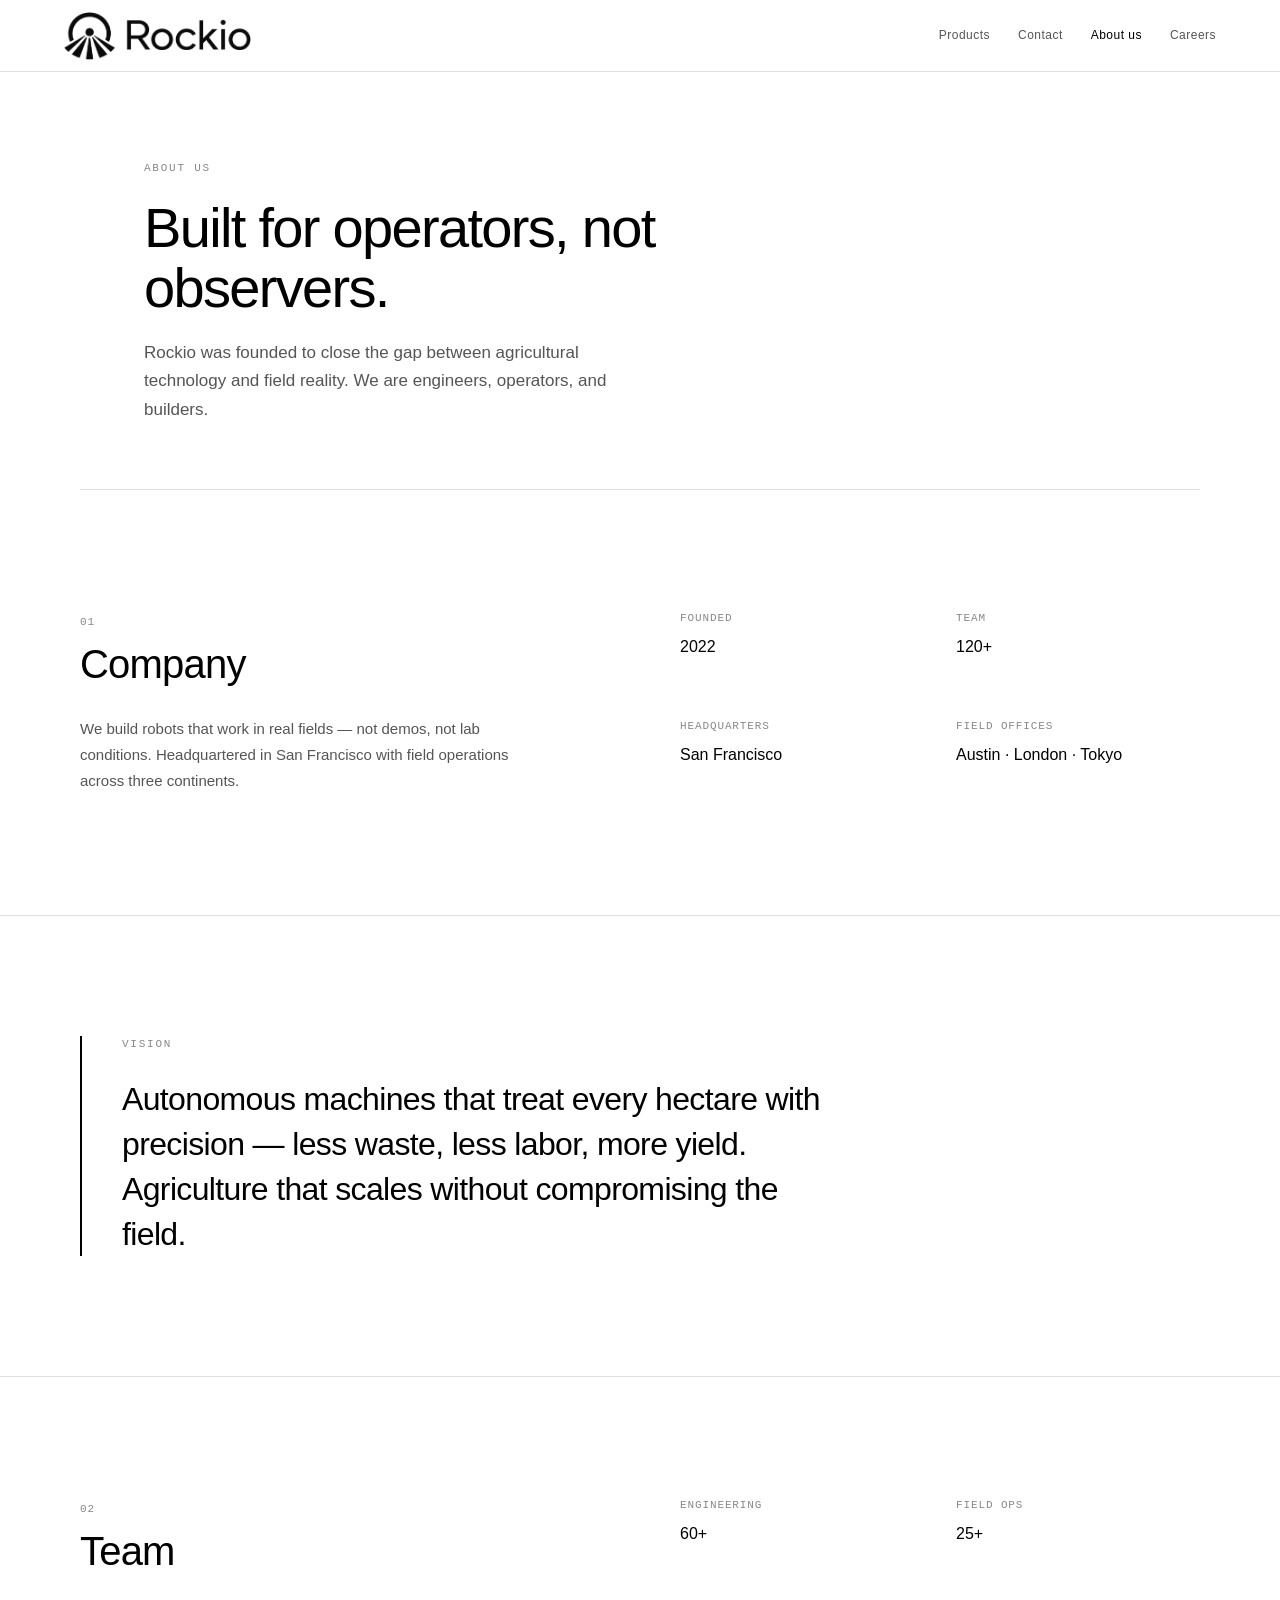
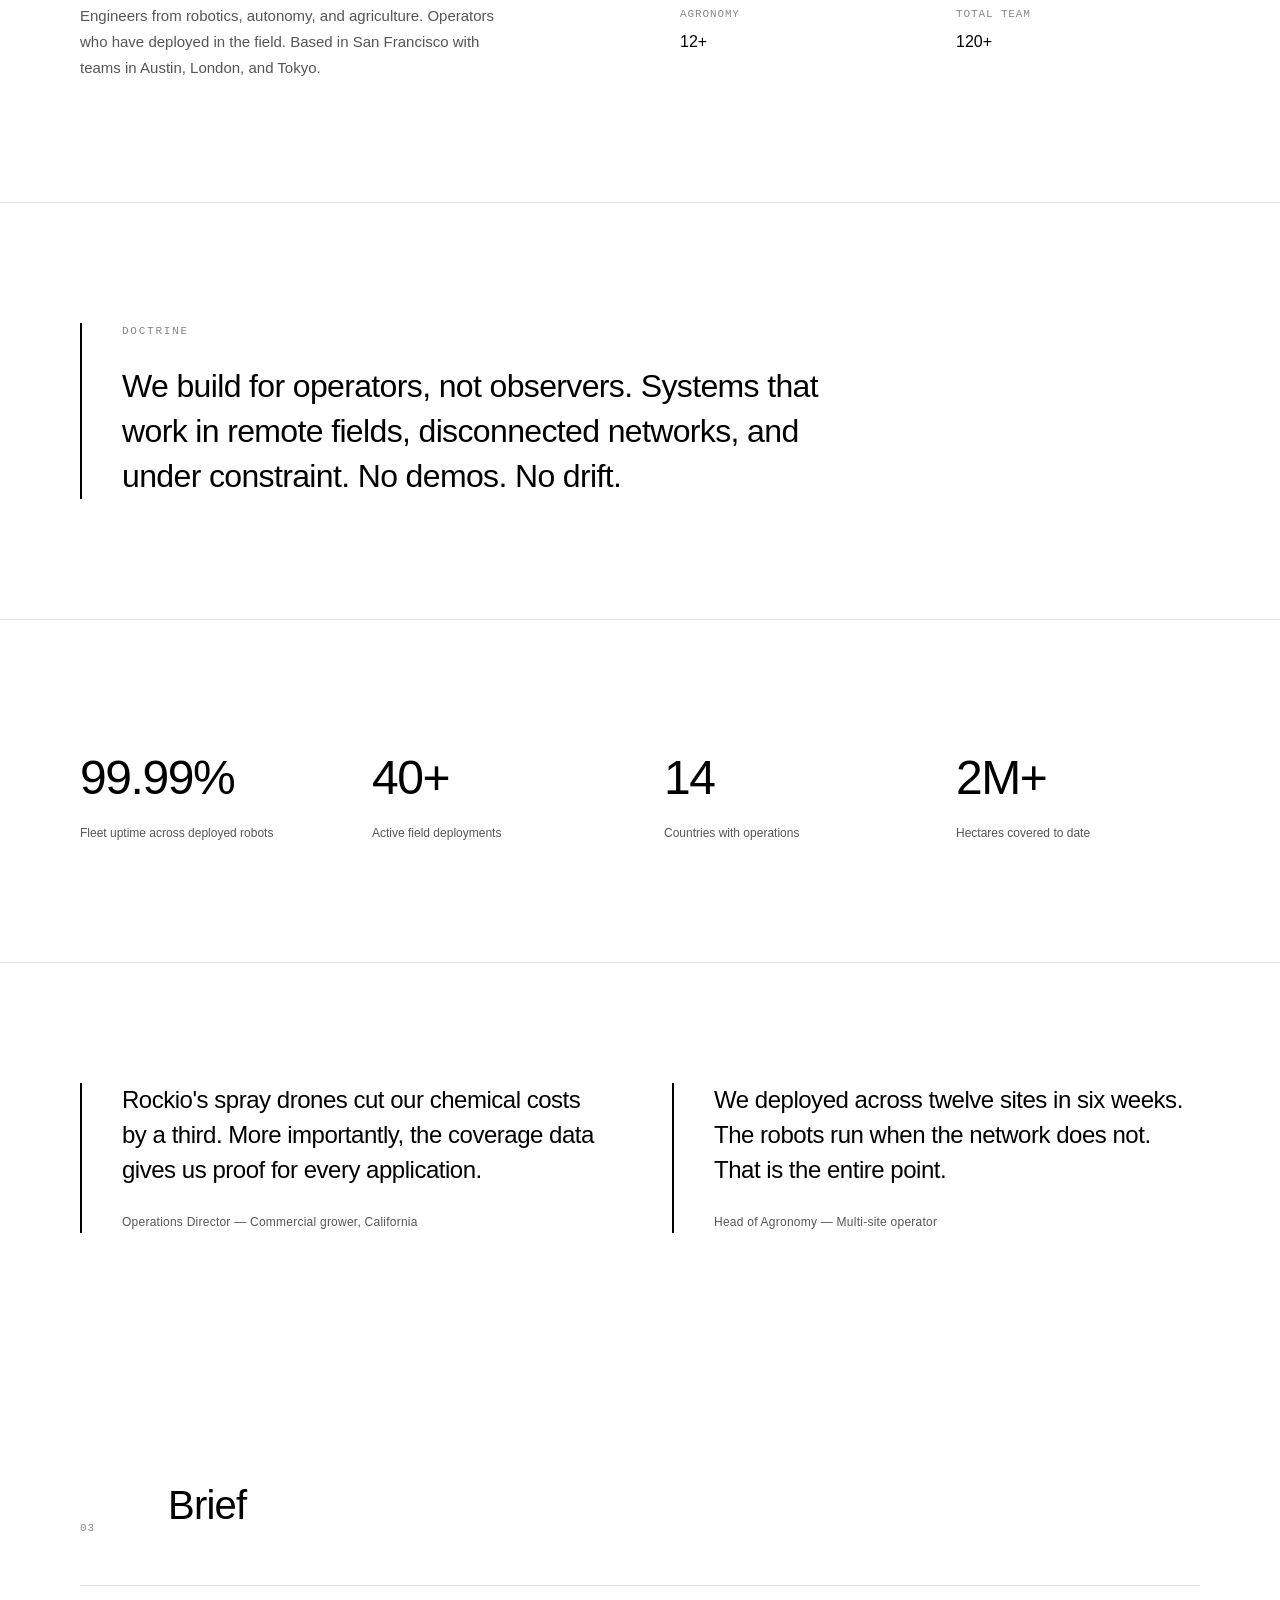
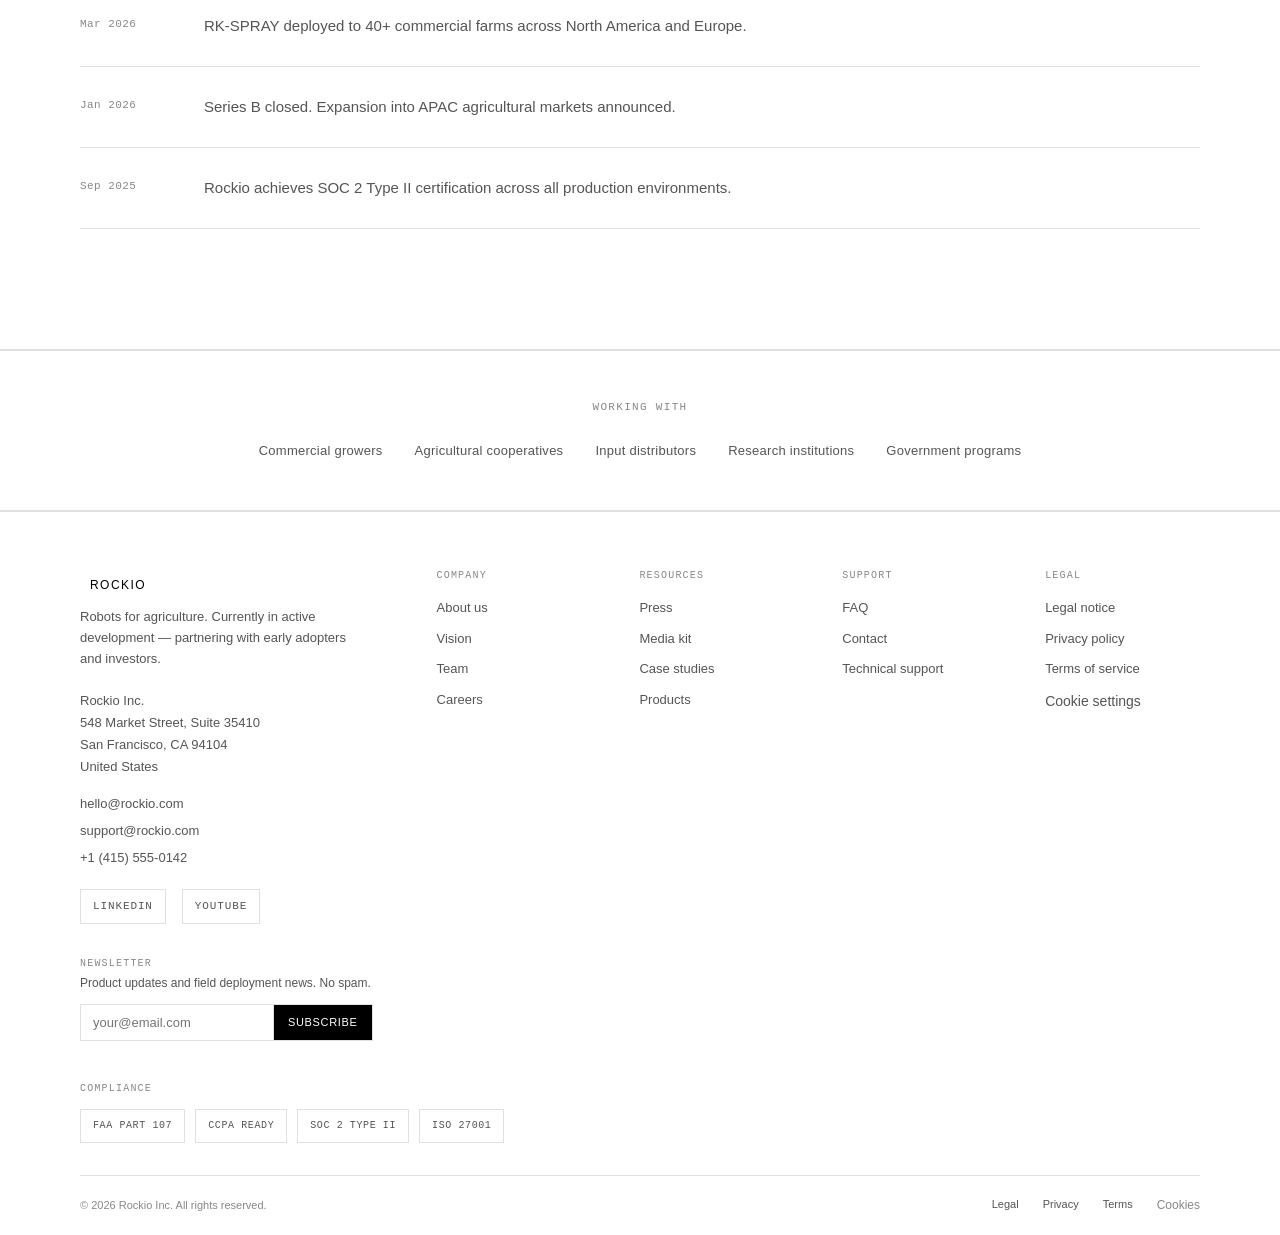
==== about.html @ 8c1c290f "Initial commit: Rockio marketing site Co-authored-by: Cursor <cursoragent@cursor.com>" ====
<!DOCTYPE html>
<html lang="en">
<head>
  <meta charset="UTF-8">
  <meta name="viewport" content="width=device-width, initial-scale=1.0, viewport-fit=cover">
  <title>About us — Rockio</title>
  <meta name="description" content="About Rockio — building robots for agriculture since 2022.">
  <link rel="stylesheet" href="styles.css">
</head>
<body data-page="about">

  <header class="site-header">
    <a href="index.html" class="logo" aria-label="Rockio">
      <img src="images/logo-header.png" alt="Rockio" class="logo-img" width="187" height="48">
    </a>
    <nav class="site-nav" aria-label="Primary">
      <div class="site-nav-links">
        <a href="products.html">Products</a>
        <a href="contact.html">Contact</a>
        <a href="about.html">About us</a>
        <a href="careers.html">Careers</a>
      </div>
    </nav>
    <button class="menu-toggle" aria-label="Open menu" aria-expanded="false">
      <span></span>
      <span></span>
    </button>
  </header>

  <div class="mobile-menu" aria-hidden="true">
    <nav aria-label="Mobile">
      <a href="products.html">Products</a>
      <a href="contact.html">Contact</a>
      <a href="about.html">About us</a>
      <a href="careers.html">Careers</a>
    </nav>
  </div>

  <main class="page">

    <section class="page-hero">
      <p class="page-label">About us</p>
      <h1>Built for operators, not observers.</h1>
      <p class="page-lead">Rockio was founded to close the gap between agricultural technology and field reality. We are engineers, operators, and builders.</p>
    </section>

    <section class="company">
      <div class="company-grid">
        <div>
          <p class="section-index">01</p>
          <h2>Company</h2>
          <p class="company-lead">We build robots that work in real fields — not demos, not lab conditions. Headquartered in San Francisco with field operations across three continents.</p>
        </div>
        <div class="company-facts">
          <div class="fact">
            <p class="fact-label">Founded</p>
            <p class="fact-value">2022</p>
          </div>
          <div class="fact">
            <p class="fact-label">Team</p>
            <p class="fact-value">120+</p>
          </div>
          <div class="fact">
            <p class="fact-label">Headquarters</p>
            <p class="fact-value">San Francisco</p>
          </div>
          <div class="fact">
            <p class="fact-label">Field offices</p>
            <p class="fact-value">Austin · London · Tokyo</p>
          </div>
        </div>
      </div>
    </section>

    <section class="doctrine" id="vision">
      <div class="doctrine-inner">
        <p class="doctrine-label">Vision</p>
        <p class="doctrine-text">Autonomous machines that treat every hectare with precision — less waste, less labor, more yield. Agriculture that scales without compromising the field.</p>
      </div>
    </section>

    <section class="company" id="team">
      <div class="company-grid">
        <div>
          <p class="section-index">02</p>
          <h2>Team</h2>
          <p class="company-lead">Engineers from robotics, autonomy, and agriculture. Operators who have deployed in the field. Based in San Francisco with teams in Austin, London, and Tokyo.</p>
        </div>
        <div class="company-facts">
          <div class="fact">
            <p class="fact-label">Engineering</p>
            <p class="fact-value">60+</p>
          </div>
          <div class="fact">
            <p class="fact-label">Field ops</p>
            <p class="fact-value">25+</p>
          </div>
          <div class="fact">
            <p class="fact-label">Agronomy</p>
            <p class="fact-value">12+</p>
          </div>
          <div class="fact">
            <p class="fact-label">Total team</p>
            <p class="fact-value">120+</p>
          </div>
        </div>
      </div>
    </section>

    <section class="doctrine">
      <div class="doctrine-inner">
        <p class="doctrine-label">Doctrine</p>
        <p class="doctrine-text">We build for operators, not observers. Systems that work in remote fields, disconnected networks, and under constraint. No demos. No drift.</p>
      </div>
    </section>
    <section class="metrics">
      <div class="metrics-grid">
        <div class="metric">
          <p class="metric-value">99.99%</p>
          <p class="metric-label">Fleet uptime across deployed robots</p>
        </div>
        <div class="metric">
          <p class="metric-value">40+</p>
          <p class="metric-label">Active field deployments</p>
        </div>
        <div class="metric">
          <p class="metric-value">14</p>
          <p class="metric-label">Countries with operations</p>
        </div>
        <div class="metric">
          <p class="metric-value">2M+</p>
          <p class="metric-label">Hectares covered to date</p>
        </div>
      </div>
    </section>

    <section class="quotes">
      <div class="quotes-grid">
        <blockquote>
          <p>Rockio's spray drones cut our chemical costs by a third. More importantly, the coverage data gives us proof for every application.</p>
          <cite>Operations Director — Commercial grower, California</cite>
        </blockquote>
        <blockquote>
          <p>We deployed across twelve sites in six weeks. The robots run when the network does not. That is the entire point.</p>
          <cite>Head of Agronomy — Multi-site operator</cite>
        </blockquote>
      </div>
    </section>

    <section class="brief">
      <div class="brief-header">
        <p class="section-index">03</p>
        <h2>Brief</h2>
      </div>
      <ul class="brief-list">
        <li>
          <time datetime="2026-03">Mar 2026</time>
          <p>RK-SPRAY deployed to 40+ commercial farms across North America and Europe.</p>
        </li>
        <li>
          <time datetime="2026-01">Jan 2026</time>
          <p>Series B closed. Expansion into APAC agricultural markets announced.</p>
        </li>
        <li>
          <time datetime="2025-09">Sep 2025</time>
          <p>Rockio achieves SOC 2 Type II certification across all production environments.</p>
        </li>
      </ul>
    </section>

    <section class="clients">
      <p class="clients-label">Working with</p>
      <ul class="clients-list">
        <li>Commercial growers</li>
        <li>Agricultural cooperatives</li>
        <li>Input distributors</li>
        <li>Research institutions</li>
        <li>Government programs</li>
      </ul>
    </section>

  </main>

  <footer class="site-footer"></footer>

  <script src="partials.js"></script>
  <script src="script.js"></script>
</body>
</html>
---- styles.css ----
*, *::before, *::after {
  box-sizing: border-box;
  margin: 0;
  padding: 0;
}

:root {
  --black: #000000;
  --white: #ffffff;
  --gray-100: #f5f5f5;
  --gray-200: #e0e0e0;
  --gray-400: #888888;
  --gray-600: #555555;
  --border-dark: #333333;
  --font-sans: "Helvetica Neue", Helvetica, Arial, sans-serif;
  --font-mono: "SF Mono", "Fira Code", "Fira Mono", "Roboto Mono", monospace;
  --max-width: 1120px;
  --header-height: 72px;
  --section-pad: clamp(64px, 12vw, 120px);
  --section-pad-mobile: clamp(48px, 10vw, 80px);
  --side-pad: clamp(20px, 5vw, 64px);
}

html {
  font-size: 16px;
  scroll-behavior: smooth;
  -webkit-font-smoothing: antialiased;
  -moz-osx-font-smoothing: grayscale;
}

body {
  font-family: var(--font-sans);
  background: var(--white);
  color: var(--black);
  line-height: 1.6;
  overflow-x: hidden;
}

body.menu-open {
  overflow: hidden;
}

a {
  color: inherit;
  text-decoration: none;
}

/* Header */

.site-header {
  position: fixed;
  top: 0;
  left: 0;
  right: 0;
  z-index: 200;
  height: var(--header-height);
  display: flex;
  align-items: center;
  justify-content: space-between;
  padding: 0 var(--side-pad);
  padding-top: env(safe-area-inset-top, 0);
  background: var(--white);
  border-bottom: 1px solid var(--gray-200);
  transition: transform 0.3s ease, border-color 0.3s ease;
}

.logo {
  display: inline-flex;
  align-items: center;
  flex-shrink: 0;
  height: 100%;
  z-index: 201;
}

.logo-img {
  display: block;
  height: 38px;
  width: auto;
  max-width: min(220px, 55vw);
}

@media (min-width: 768px) {
  .logo-img {
    height: 48px;
    max-width: none;
  }
}

.site-nav {
  display: flex;
  align-items: center;
  gap: clamp(20px, 3vw, 40px);
}

.site-nav-links {
  display: flex;
  align-items: center;
  gap: clamp(16px, 2.5vw, 28px);
}

.site-nav a {
  font-size: 0.75rem;
  letter-spacing: 0.04em;
  color: var(--gray-600);
  transition: color 0.2s ease;
}

.site-nav-links a:hover {
  color: var(--black);
}

.site-nav-links a[aria-current="page"] {
  color: var(--black);
  font-weight: 500;
}

.mobile-menu a[aria-current="page"] {
  font-weight: 500;
}

.menu-toggle {
  display: none;
  flex-direction: column;
  justify-content: center;
  gap: 6px;
  width: 44px;
  height: 44px;
  padding: 10px;
  border: none;
  background: none;
  cursor: pointer;
  z-index: 201;
}

.menu-toggle span {
  display: block;
  width: 20px;
  height: 1px;
  background: var(--black);
  transition: transform 0.3s ease, opacity 0.3s ease;
}

.menu-toggle[aria-expanded="true"] span:first-child {
  transform: translateY(3.5px) rotate(45deg);
}

.menu-toggle[aria-expanded="true"] span:last-child {
  transform: translateY(-3.5px) rotate(-45deg);
}

.mobile-menu {
  position: fixed;
  inset: 0;
  z-index: 150;
  background: var(--white);
  display: flex;
  align-items: center;
  justify-content: center;
  opacity: 0;
  visibility: hidden;
  transition: opacity 0.3s ease, visibility 0.3s ease;
  padding: env(safe-area-inset-top, 0) var(--side-pad) env(safe-area-inset-bottom, 0);
}

.mobile-menu.open {
  opacity: 1;
  visibility: visible;
}

.mobile-menu nav {
  display: flex;
  flex-direction: column;
  gap: 32px;
  text-align: center;
}

.mobile-menu a {
  font-size: 1.25rem;
  font-weight: 400;
  letter-spacing: -0.02em;
  color: var(--black);
}

/* Page layout */

.page {
  padding-top: var(--header-height);
}

.page-hero {
  max-width: var(--max-width);
  margin: 0 auto;
  padding: clamp(48px, 8vw, 88px) var(--side-pad) clamp(40px, 6vw, 64px);
  border-bottom: 1px solid var(--gray-200);
}

.page-hero-compact {
  padding-bottom: clamp(32px, 5vw, 48px);
}

.page-label {
  font-family: var(--font-mono);
  font-size: 0.6875rem;
  letter-spacing: 0.16em;
  text-transform: uppercase;
  color: var(--gray-400);
  margin-bottom: 20px;
}

.page-hero h1 {
  font-size: clamp(2rem, 6vw, 3.5rem);
  font-weight: 400;
  letter-spacing: -0.03em;
  line-height: 1.08;
  margin-bottom: 20px;
  max-width: 720px;
}

.page-lead {
  font-size: clamp(0.9375rem, 2vw, 1.0625rem);
  color: var(--gray-600);
  line-height: 1.7;
  max-width: 520px;
}

.page-cta {
  padding: var(--section-pad) var(--side-pad);
  border-top: 1px solid var(--gray-200);
}

.page-cta-inner {
  max-width: var(--max-width);
  margin: 0 auto;
}

.page-cta h2 {
  font-size: clamp(1.5rem, 4vw, 2rem);
  font-weight: 400;
  letter-spacing: -0.02em;
  margin-bottom: 12px;
}

.page-cta p {
  font-size: 0.9375rem;
  color: var(--gray-600);
  margin-bottom: 28px;
  max-width: 400px;
}

.contact-page {
  padding-top: var(--section-pad);
}

.contact-hours {
  font-size: 0.8125rem;
  color: var(--gray-400);
  margin-top: 16px;
}

/* Home links */

.home-links {
  padding: var(--section-pad) var(--side-pad);
  border-top: 1px solid var(--gray-200);
}

.home-links-grid {
  max-width: var(--max-width);
  margin: 0 auto;
  display: grid;
  grid-template-columns: repeat(2, 1fr);
  border-top: 1px solid var(--gray-200);
  border-left: 1px solid var(--gray-200);
}

.home-link-card {
  display: block;
  padding: clamp(28px, 4vw, 40px);
  border-right: 1px solid var(--gray-200);
  border-bottom: 1px solid var(--gray-200);
  transition: background 0.2s ease;
}

.home-link-card:hover {
  background: var(--gray-100);
}

.home-link-label {
  font-family: var(--font-mono);
  font-size: 0.6875rem;
  color: var(--gray-400);
  letter-spacing: 0.08em;
  margin-bottom: 16px;
}

.home-link-card h3 {
  font-size: 1.125rem;
  font-weight: 500;
  margin-bottom: 8px;
  letter-spacing: -0.01em;
}

.home-link-card p {
  font-size: 0.875rem;
  color: var(--gray-600);
  line-height: 1.6;
}

/* Role links */

.role-link {
  display: flex;
  justify-content: space-between;
  align-items: baseline;
  gap: 16px;
  width: 100%;
  flex-wrap: wrap;
  transition: opacity 0.2s ease;
}

.role-link:hover {
  opacity: 0.6;
}

.roles-list li {
  padding: 0;
}

.roles-list .role-link {
  padding: 20px 0;
  border-top: 1px solid var(--gray-200);
}

.roles-list li:last-child .role-link {
  border-bottom: 1px solid var(--gray-200);
}

/* Hero */

.hero {
  min-height: 100svh;
  display: flex;
  align-items: center;
  padding: calc(var(--header-height) + 40px + env(safe-area-inset-top, 0)) 0 var(--section-pad);
}

.hero-inner {
  width: 100%;
  max-width: calc(var(--max-width) + 120px);
  margin: 0 auto;
  padding: 0 var(--side-pad);
  display: grid;
  grid-template-columns: minmax(260px, 1fr) minmax(280px, 1.2fr);
  gap: clamp(28px, 5vw, 72px);
  align-items: center;
}

.hero-content {
  position: relative;
  z-index: 2;
}

.hero-video {
  position: relative;
  width: 100%;
  aspect-ratio: 16 / 10;
  border: 1px solid var(--gray-200);
  background: var(--gray-100);
  overflow: hidden;
}

.hero-video-player {
  position: absolute;
  inset: 0;
  width: 100%;
  height: 100%;
  object-fit: cover;
  display: block;
  z-index: 2;
}

.hero-video-player:not([src]):not(:has(source[src])) {
  opacity: 0;
  pointer-events: none;
}

.hero-video.has-video {
  background: var(--black);
}

.hero-video.has-video .hero-video-placeholder {
  opacity: 0;
  visibility: hidden;
}

.hero-video.has-video .hero-video-player {
  opacity: 1;
}

.hero-video-placeholder {
  position: absolute;
  inset: 0;
  display: flex;
  align-items: center;
  justify-content: center;
  z-index: 1;
  transition: opacity 0.3s ease, visibility 0.3s ease;
}

.hero-video-placeholder-label {
  font-family: var(--font-mono);
  font-size: 0.625rem;
  letter-spacing: 0.14em;
  text-transform: uppercase;
  color: var(--gray-400);
}

.hero-label {
  font-family: var(--font-mono);
  font-size: 0.6875rem;
  letter-spacing: 0.16em;
  text-transform: uppercase;
  color: var(--gray-400);
  margin-bottom: 24px;
  opacity: 0;
  transform: translateY(12px);
  animation: fadeUp 0.8s ease 0.1s forwards;
}

.hero-title {
  font-size: clamp(2rem, 6.5vw, 4.25rem);
  font-weight: 400;
  line-height: 1.08;
  letter-spacing: -0.03em;
  margin-bottom: 24px;
  opacity: 0;
  transform: translateY(16px);
  animation: fadeUp 0.9s ease 0.25s forwards;
}

.hero-lead {
  font-size: clamp(0.9375rem, 2.5vw, 1.125rem);
  color: var(--gray-600);
  max-width: 520px;
  margin-bottom: 40px;
  line-height: 1.7;
  opacity: 0;
  transform: translateY(12px);
  animation: fadeUp 0.8s ease 0.45s forwards;
}

.hero-actions {
  display: flex;
  flex-wrap: wrap;
  gap: 12px;
  opacity: 0;
  animation: fadeUp 0.8s ease 0.6s forwards;
}

.cta {
  display: inline-flex;
  align-items: center;
  justify-content: center;
  min-height: 44px;
  font-size: 0.75rem;
  letter-spacing: 0.08em;
  text-transform: uppercase;
  padding: 12px 24px;
  border: 1px solid var(--black);
  background: var(--black);
  color: var(--white);
  transition: background 0.2s ease, color 0.2s ease;
}

.cta:hover {
  background: var(--white);
  color: var(--black);
}

.cta-secondary {
  display: inline-flex;
  align-items: center;
  justify-content: center;
  min-height: 44px;
  font-size: 0.75rem;
  letter-spacing: 0.08em;
  text-transform: uppercase;
  padding: 12px 24px;
  border: 1px solid var(--gray-200);
  background: var(--white);
  color: var(--black);
  transition: border-color 0.2s ease;
}

.cta-secondary:hover {
  border-color: var(--black);
}

@keyframes fadeUp {
  to {
    opacity: 1;
    transform: translateY(0);
  }
}

/* Ticker */

.ticker {
  border-top: 1px solid var(--gray-200);
  border-bottom: 1px solid var(--gray-200);
  overflow: hidden;
  padding: 14px 0;
}

.ticker-track {
  display: flex;
  align-items: center;
  gap: 24px;
  width: max-content;
  animation: ticker 30s linear infinite;
}

.ticker-track span {
  font-family: var(--font-mono);
  font-size: 0.6875rem;
  letter-spacing: 0.12em;
  text-transform: uppercase;
  color: var(--gray-400);
  white-space: nowrap;
}

.ticker-dot {
  color: var(--gray-200);
}

@keyframes ticker {
  from { transform: translateX(0); }
  to { transform: translateX(-50%); }
}

/* Shared section patterns */

.section-index {
  font-family: var(--font-mono);
  font-size: 0.6875rem;
  color: var(--gray-400);
  letter-spacing: 0.08em;
  padding-top: 4px;
}

/* Statement */

.statement {
  padding: var(--section-pad) var(--side-pad);
  max-width: var(--max-width);
  margin: 0 auto;
}

.statement-grid {
  display: grid;
  grid-template-columns: 64px 1fr;
  gap: 24px;
}

.statement-content h2 {
  font-size: clamp(1.5rem, 4vw, 2.5rem);
  font-weight: 400;
  letter-spacing: -0.02em;
  margin-bottom: 24px;
  line-height: 1.2;
}

.statement-content p {
  font-size: clamp(0.9375rem, 2vw, 1rem);
  color: var(--gray-600);
  max-width: 560px;
  margin-bottom: 16px;
  line-height: 1.75;
}

.statement-content p:last-child {
  margin-bottom: 0;
}

/* Doctrine */

.doctrine {
  padding: var(--section-pad) var(--side-pad);
  border-top: 1px solid var(--gray-200);
  border-bottom: 1px solid var(--gray-200);
}

.doctrine-inner {
  max-width: var(--max-width);
  margin: 0 auto;
  padding-left: clamp(20px, 4vw, 40px);
  border-left: 2px solid var(--black);
}

.doctrine-label {
  font-family: var(--font-mono);
  font-size: 0.6875rem;
  letter-spacing: 0.16em;
  text-transform: uppercase;
  color: var(--gray-400);
  margin-bottom: 24px;
}

.doctrine-text {
  font-size: clamp(1.25rem, 4vw, 2rem);
  font-weight: 400;
  letter-spacing: -0.02em;
  line-height: 1.4;
  max-width: 720px;
  color: var(--black);
}

/* Capabilities / Platform */

.capabilities {
  padding: var(--section-pad) var(--side-pad);
}

.capabilities-header {
  max-width: var(--max-width);
  margin: 0 auto 48px;
  display: grid;
  grid-template-columns: 64px 1fr;
  gap: 24px;
  align-items: end;
}

.capabilities-header h2 {
  font-size: clamp(1.5rem, 4vw, 2.5rem);
  font-weight: 400;
  letter-spacing: -0.02em;
}

.capability-list {
  list-style: none;
  max-width: var(--max-width);
  margin: 0 auto;
  border-top: 1px solid var(--gray-200);
}

.capability-list li {
  display: grid;
  grid-template-columns: 40px 1fr;
  gap: 24px;
  padding: 36px 0;
  border-bottom: 1px solid var(--gray-200);
}

.cap-num {
  font-family: var(--font-mono);
  font-size: 0.6875rem;
  color: var(--gray-400);
  padding-top: 4px;
}

.capability-list h3 {
  font-size: 1rem;
  font-weight: 500;
  letter-spacing: -0.01em;
  margin-bottom: 8px;
}

.capability-list p {
  font-size: 0.875rem;
  color: var(--gray-600);
  line-height: 1.7;
  max-width: 520px;
}

/* Architecture */

.architecture {
  padding: var(--section-pad) var(--side-pad);
  border-bottom: 1px solid var(--gray-200);
}

.architecture-header {
  max-width: var(--max-width);
  margin: 0 auto 64px;
  display: grid;
  grid-template-columns: 64px 1fr;
  gap: 24px;
}

.architecture-header h2 {
  font-size: clamp(1.5rem, 4vw, 2.5rem);
  font-weight: 400;
  letter-spacing: -0.02em;
  margin-bottom: 12px;
}

.architecture-lead {
  font-size: 0.9375rem;
  color: var(--gray-600);
  max-width: 480px;
  line-height: 1.7;
}

.arch-stack {
  max-width: var(--max-width);
  margin: 0 auto;
  display: flex;
  flex-direction: column;
  gap: 0;
}

.arch-layer {
  padding: 32px 0;
  border-top: 1px solid var(--gray-200);
  display: grid;
  grid-template-columns: 120px 1fr;
  gap: 24px;
  align-items: start;
}

.arch-layer:last-child {
  border-bottom: 1px solid var(--gray-200);
}

.arch-tag {
  font-family: var(--font-mono);
  font-size: 0.6875rem;
  letter-spacing: 0.08em;
  color: var(--gray-400);
  padding-top: 4px;
}

.arch-layer h3 {
  font-size: 1rem;
  font-weight: 500;
  margin-bottom: 6px;
  letter-spacing: -0.01em;
}

.arch-layer p {
  font-size: 0.875rem;
  color: var(--gray-600);
  line-height: 1.6;
  max-width: 480px;
}

/* Domains */

.domains {
  padding: var(--section-pad) var(--side-pad);
}

.domains-header {
  max-width: var(--max-width);
  margin: 0 auto 48px;
  display: grid;
  grid-template-columns: 64px 1fr;
  gap: 24px;
  align-items: end;
}

.domains-header h2 {
  font-size: clamp(1.5rem, 4vw, 2.5rem);
  font-weight: 400;
  letter-spacing: -0.02em;
}

.domains-grid {
  max-width: var(--max-width);
  margin: 0 auto;
  display: grid;
  grid-template-columns: repeat(2, 1fr);
  border-top: 1px solid var(--gray-200);
  border-left: 1px solid var(--gray-200);
}

.domain-card {
  padding: clamp(24px, 4vw, 40px);
  border-right: 1px solid var(--gray-200);
  border-bottom: 1px solid var(--gray-200);
}

.domain-code {
  font-family: var(--font-mono);
  font-size: 0.6875rem;
  letter-spacing: 0.12em;
  color: var(--gray-400);
  margin-bottom: 16px;
}

.domain-card h3 {
  font-size: 1rem;
  font-weight: 500;
  margin-bottom: 12px;
  letter-spacing: -0.01em;
}

.domain-card > p {
  font-size: 0.875rem;
  color: var(--gray-600);
  line-height: 1.7;
  margin-bottom: 20px;
}

.domain-tags {
  list-style: none;
  display: flex;
  flex-wrap: wrap;
  gap: 8px;
}

.domain-tags li {
  font-family: var(--font-mono);
  font-size: 0.625rem;
  letter-spacing: 0.06em;
  text-transform: uppercase;
  padding: 6px 10px;
  border: 1px solid var(--gray-200);
  color: var(--gray-600);
}

/* Programs */

.programs {
  padding: var(--section-pad) var(--side-pad);
}

.programs-header {
  max-width: var(--max-width);
  margin: 0 auto 48px;
  display: grid;
  grid-template-columns: 64px 1fr;
  gap: 24px;
  align-items: end;
}

.programs-header h2 {
  font-size: clamp(1.5rem, 4vw, 2.5rem);
  font-weight: 400;
  letter-spacing: -0.02em;
}

.programs-list {
  max-width: var(--max-width);
  margin: 0 auto;
  display: grid;
  grid-template-columns: repeat(2, 1fr);
  border-top: 1px solid var(--gray-200);
  border-left: 1px solid var(--gray-200);
}

.program-item {
  padding: clamp(24px, 4vw, 40px);
  border-right: 1px solid var(--gray-200);
  border-bottom: 1px solid var(--gray-200);
}

.program-meta {
  display: flex;
  align-items: center;
  justify-content: space-between;
  margin-bottom: 16px;
  gap: 12px;
}

.program-id {
  font-family: var(--font-mono);
  font-size: 0.6875rem;
  letter-spacing: 0.1em;
  color: var(--gray-400);
}

.program-status {
  font-family: var(--font-mono);
  font-size: 0.625rem;
  letter-spacing: 0.06em;
  text-transform: uppercase;
  color: var(--gray-600);
}

.program-item h3 {
  font-size: 1rem;
  font-weight: 500;
  margin-bottom: 8px;
}

.program-item p {
  font-size: 0.875rem;
  color: var(--gray-600);
  line-height: 1.7;
}

/* Deployment */

.deployment {
  padding: var(--section-pad) var(--side-pad);
  border-top: 1px solid var(--gray-200);
}

.deployment-grid {
  max-width: var(--max-width);
  margin: 0 auto;
  display: grid;
  grid-template-columns: 1fr 1.2fr;
  gap: clamp(40px, 8vw, 80px);
}

.deployment-intro h2 {
  font-size: clamp(1.5rem, 4vw, 2.5rem);
  font-weight: 400;
  letter-spacing: -0.02em;
  margin-bottom: 20px;
}

.deployment-intro p {
  font-size: 0.9375rem;
  color: var(--gray-600);
  line-height: 1.75;
  max-width: 400px;
}

.deployment-intro .section-index {
  margin-bottom: 16px;
}

.deployment-steps {
  list-style: none;
  border-top: 1px solid var(--gray-200);
}

.deployment-steps li {
  display: grid;
  grid-template-columns: 40px 1fr;
  gap: 20px;
  padding: 28px 0;
  border-bottom: 1px solid var(--gray-200);
}

.step-num {
  font-family: var(--font-mono);
  font-size: 0.6875rem;
  color: var(--gray-400);
  padding-top: 2px;
}

.deployment-steps h3 {
  font-size: 1rem;
  font-weight: 500;
  margin-bottom: 6px;
}

.deployment-steps p {
  font-size: 0.875rem;
  color: var(--gray-600);
  line-height: 1.7;
}

/* Security */

.security {
  padding: var(--section-pad) var(--side-pad);
  border-bottom: 1px solid var(--gray-200);
}

.security-inner {
  max-width: var(--max-width);
  margin: 0 auto;
}

.security-header {
  display: grid;
  grid-template-columns: 64px 1fr;
  gap: 24px;
  margin-bottom: 48px;
  align-items: end;
}

.security-header h2 {
  font-size: clamp(1.5rem, 4vw, 2.5rem);
  font-weight: 400;
  letter-spacing: -0.02em;
}

.security-grid {
  display: grid;
  grid-template-columns: repeat(2, 1fr);
  border-top: 1px solid var(--gray-200);
  border-left: 1px solid var(--gray-200);
}

.security-item {
  padding: clamp(24px, 4vw, 36px);
  border-right: 1px solid var(--gray-200);
  border-bottom: 1px solid var(--gray-200);
}

.security-item h3 {
  font-size: 0.9375rem;
  font-weight: 500;
  margin-bottom: 8px;
}

.security-item p {
  font-size: 0.875rem;
  color: var(--gray-600);
  line-height: 1.7;
}

/* Metrics */

.metrics {
  padding: var(--section-pad) var(--side-pad);
  border-bottom: 1px solid var(--gray-200);
}

.metrics-grid {
  max-width: var(--max-width);
  margin: 0 auto;
  display: grid;
  grid-template-columns: repeat(4, 1fr);
  gap: clamp(24px, 4vw, 48px);
}

.metric-value {
  font-size: clamp(1.75rem, 5vw, 3rem);
  font-weight: 400;
  letter-spacing: -0.03em;
  margin-bottom: 8px;
  font-variant-numeric: tabular-nums;
}

.metric-label {
  font-size: 0.75rem;
  color: var(--gray-600);
  line-height: 1.5;
}

/* Quotes */

.quotes {
  padding: var(--section-pad) var(--side-pad);
}

.quotes-grid {
  max-width: var(--max-width);
  margin: 0 auto;
  display: grid;
  grid-template-columns: repeat(2, 1fr);
  gap: clamp(32px, 6vw, 64px);
}

.quotes blockquote {
  border-left: 2px solid var(--black);
  padding-left: clamp(20px, 4vw, 40px);
}

.quotes p {
  font-size: clamp(1.0625rem, 2.5vw, 1.5rem);
  font-weight: 400;
  letter-spacing: -0.02em;
  line-height: 1.45;
  margin-bottom: 20px;
}

.quotes cite {
  font-size: 0.75rem;
  color: var(--gray-600);
  font-style: normal;
  letter-spacing: 0.02em;
}

/* Clients */

.clients {
  padding: 48px var(--side-pad);
  border-top: 1px solid var(--gray-200);
  border-bottom: 1px solid var(--gray-200);
  text-align: center;
}

.clients-label {
  font-family: var(--font-mono);
  font-size: 0.6875rem;
  letter-spacing: 0.12em;
  text-transform: uppercase;
  color: var(--gray-400);
  margin-bottom: 24px;
}

.clients-list {
  list-style: none;
  display: flex;
  flex-wrap: wrap;
  justify-content: center;
  gap: 12px 32px;
  max-width: var(--max-width);
  margin: 0 auto;
}

.clients-list li {
  font-size: 0.8125rem;
  color: var(--gray-600);
  letter-spacing: 0.02em;
}

/* Company */

.company {
  padding: var(--section-pad) var(--side-pad);
}

.company-grid {
  max-width: var(--max-width);
  margin: 0 auto;
  display: grid;
  grid-template-columns: 1fr 1fr;
  gap: clamp(40px, 8vw, 80px);
}

.company h2 {
  font-size: clamp(1.5rem, 4vw, 2.5rem);
  font-weight: 400;
  letter-spacing: -0.02em;
  margin-bottom: 20px;
}

.company-lead {
  font-size: 0.9375rem;
  color: var(--gray-600);
  line-height: 1.75;
  max-width: 440px;
}

.company-facts {
  display: grid;
  grid-template-columns: repeat(2, 1fr);
  gap: 32px;
}

.fact-label {
  font-family: var(--font-mono);
  font-size: 0.6875rem;
  letter-spacing: 0.08em;
  text-transform: uppercase;
  color: var(--gray-400);
  margin-bottom: 6px;
}

.fact-value {
  font-size: 1rem;
  font-weight: 500;
}

/* Careers */

.careers {
  padding: var(--section-pad) var(--side-pad);
  border-top: 1px solid var(--gray-200);
}

.careers-inner {
  max-width: var(--max-width);
  margin: 0 auto;
  display: grid;
  grid-template-columns: 1fr 1fr;
  gap: clamp(40px, 8vw, 80px);
  align-items: start;
}

.careers-content h2 {
  font-size: clamp(1.5rem, 4vw, 2.5rem);
  font-weight: 400;
  letter-spacing: -0.02em;
  margin-bottom: 16px;
}

.careers-content p {
  font-size: 0.9375rem;
  color: var(--gray-600);
  line-height: 1.75;
  margin-bottom: 32px;
  max-width: 400px;
}

.roles-list {
  list-style: none;
}

.roles-list li {
  display: flex;
  justify-content: space-between;
  align-items: baseline;
  gap: 16px;
  padding: 20px 0;
  border-top: 1px solid var(--gray-200);
  flex-wrap: wrap;
}

.roles-list li:last-child {
  border-bottom: 1px solid var(--gray-200);
}

.role-title {
  font-size: 0.9375rem;
  font-weight: 500;
}

.role-loc {
  font-family: var(--font-mono);
  font-size: 0.6875rem;
  color: var(--gray-400);
  letter-spacing: 0.04em;
}

/* Brief */

.brief {
  padding: var(--section-pad) var(--side-pad);
  border-bottom: 1px solid var(--gray-200);
}

.brief-header {
  max-width: var(--max-width);
  margin: 0 auto 48px;
  display: grid;
  grid-template-columns: 64px 1fr;
  gap: 24px;
  align-items: end;
}

.brief-header h2 {
  font-size: clamp(1.5rem, 4vw, 2.5rem);
  font-weight: 400;
  letter-spacing: -0.02em;
}

.brief-list {
  list-style: none;
  max-width: var(--max-width);
  margin: 0 auto;
}

.brief-list li {
  display: grid;
  grid-template-columns: 100px 1fr;
  gap: 24px;
  padding: 28px 0;
  border-top: 1px solid var(--gray-200);
  align-items: start;
}

.brief-list li:last-child {
  border-bottom: 1px solid var(--gray-200);
}

.brief-list time {
  font-family: var(--font-mono);
  font-size: 0.6875rem;
  color: var(--gray-400);
  letter-spacing: 0.04em;
  padding-top: 2px;
}

.brief-list p {
  font-size: 0.9375rem;
  color: var(--gray-600);
  line-height: 1.6;
}

/* Contact */

.contact {
  padding: var(--section-pad) var(--side-pad);
  padding-bottom: calc(var(--section-pad) + env(safe-area-inset-bottom, 0));
  background: var(--black);
  color: var(--white);
}

.contact-grid {
  max-width: var(--max-width);
  margin: 0 auto;
  display: grid;
  grid-template-columns: 1fr 1fr;
  gap: clamp(40px, 8vw, 80px);
  align-items: start;
}

.contact h2 {
  font-size: clamp(1.5rem, 4vw, 2.5rem);
  font-weight: 400;
  letter-spacing: -0.02em;
  margin-bottom: 20px;
}

.contact-lead {
  font-size: 0.9375rem;
  color: var(--gray-400);
  line-height: 1.75;
  max-width: 400px;
  margin-bottom: 32px;
}

.contact-details a {
  font-size: 0.9375rem;
  border-bottom: 1px solid var(--gray-400);
  transition: border-color 0.2s ease;
}

.contact-details a:hover {
  border-color: var(--white);
}

.contact-details p {
  font-size: 0.8125rem;
  color: var(--gray-400);
  margin-top: 8px;
}

.contact-form {
  display: flex;
  flex-direction: column;
  gap: 20px;
}

.contact-form label {
  display: flex;
  flex-direction: column;
  gap: 8px;
}

.contact-form label span {
  font-size: 0.6875rem;
  letter-spacing: 0.08em;
  text-transform: uppercase;
  color: var(--gray-400);
}

.contact-form input,
.contact-form textarea,
.contact-form select {
  font-family: var(--font-sans);
  font-size: 1rem;
  padding: 12px 0;
  border: none;
  border-bottom: 1px solid var(--border-dark);
  background: transparent;
  color: var(--white);
  outline: none;
  transition: border-color 0.2s ease;
  resize: vertical;
  border-radius: 0;
  -webkit-appearance: none;
  appearance: none;
}

.contact-form select {
  cursor: pointer;
  background-image: url("data:image/svg+xml,%3Csvg xmlns='http://www.w3.org/2000/svg' width='12' height='8' viewBox='0 0 12 8'%3E%3Cpath fill='%23888' d='M1 1l5 5 5-5'/%3E%3C/svg%3E");
  background-repeat: no-repeat;
  background-position: right 0 center;
  padding-right: 20px;
}

.contact-form select option {
  background: var(--black);
  color: var(--white);
}

.contact-form input:focus,
.contact-form textarea:focus,
.contact-form select:focus {
  border-bottom-color: var(--white);
}

.contact-form button {
  font-family: var(--font-sans);
  font-size: 0.75rem;
  letter-spacing: 0.08em;
  text-transform: uppercase;
  padding: 14px 28px;
  min-height: 44px;
  border: 1px solid var(--white);
  background: var(--white);
  color: var(--black);
  cursor: pointer;
  transition: background 0.2s ease, color 0.2s ease;
  width: 100%;
  margin-top: 8px;
}

.contact-form button:hover {
  background: transparent;
  color: var(--white);
}

.contact .section-index {
  margin-bottom: 16px;
}

/* Footer */

.site-footer {
  border-top: 1px solid var(--gray-200);
  padding: 0 var(--side-pad);
  padding-bottom: env(safe-area-inset-bottom, 0);
}

.footer-main {
  max-width: var(--max-width);
  margin: 0 auto;
  display: grid;
  grid-template-columns: 1.6fr repeat(4, 1fr);
  gap: clamp(24px, 4vw, 48px);
  padding: 56px 0 40px;
}

.footer-brand {
  padding-right: 16px;
}

.footer-tagline {
  font-size: 0.8125rem;
  color: var(--gray-600);
  line-height: 1.6;
  max-width: 280px;
  margin-bottom: 20px;
}

.footer-address {
  font-style: normal;
  font-size: 0.8125rem;
  color: var(--gray-600);
  line-height: 1.7;
  margin-bottom: 16px;
}

.footer-contact-lines {
  display: flex;
  flex-direction: column;
  gap: 6px;
  margin-bottom: 20px;
}

.footer-contact-lines a {
  font-size: 0.8125rem;
  color: var(--gray-600);
  transition: color 0.2s ease;
  width: fit-content;
}

.footer-contact-lines a:hover {
  color: var(--black);
}

.footer-social {
  display: flex;
  gap: 16px;
  margin-bottom: 24px;
}

.footer-social a {
  font-family: var(--font-mono);
  font-size: 0.6875rem;
  letter-spacing: 0.08em;
  text-transform: uppercase;
  color: var(--gray-600);
  border: 1px solid var(--gray-200);
  padding: 8px 12px;
  transition: border-color 0.2s ease, color 0.2s ease;
}

.footer-social a:hover {
  color: var(--black);
  border-color: var(--black);
}

.footer-newsletter {
  max-width: 320px;
}

.footer-newsletter-label {
  font-family: var(--font-mono);
  font-size: 0.625rem;
  letter-spacing: 0.12em;
  text-transform: uppercase;
  color: var(--gray-400);
  margin-bottom: 6px;
}

.footer-newsletter-hint {
  font-size: 0.75rem;
  color: var(--gray-600);
  line-height: 1.5;
  margin-bottom: 12px;
}

.footer-newsletter-row {
  display: flex;
  gap: 0;
  border: 1px solid var(--gray-200);
}

.footer-newsletter-row input {
  flex: 1;
  min-width: 0;
  font-family: var(--font-sans);
  font-size: 0.8125rem;
  padding: 10px 12px;
  border: none;
  background: var(--white);
  color: var(--black);
  outline: none;
}

.footer-newsletter-row button {
  font-family: var(--font-sans);
  font-size: 0.6875rem;
  letter-spacing: 0.06em;
  text-transform: uppercase;
  padding: 10px 14px;
  border: none;
  border-left: 1px solid var(--gray-200);
  background: var(--black);
  color: var(--white);
  cursor: pointer;
  white-space: nowrap;
  transition: background 0.2s ease;
}

.footer-newsletter-row button:hover {
  background: var(--gray-600);
}

.footer-trust {
  max-width: var(--max-width);
  margin: 0 auto;
  padding: 0 0 32px;
  border-bottom: 1px solid var(--gray-200);
}

.footer-trust-label {
  font-family: var(--font-mono);
  font-size: 0.625rem;
  letter-spacing: 0.12em;
  text-transform: uppercase;
  color: var(--gray-400);
  margin-bottom: 12px;
}

.footer-trust-list {
  list-style: none;
  display: flex;
  flex-wrap: wrap;
  gap: 10px;
}

.footer-trust-list li {
  font-family: var(--font-mono);
  font-size: 0.625rem;
  letter-spacing: 0.06em;
  text-transform: uppercase;
  color: var(--gray-600);
  padding: 8px 12px;
  border: 1px solid var(--gray-200);
}

.footer-legal {
  display: flex;
  flex-wrap: wrap;
  gap: 16px 24px;
}

.footer-logo {
  display: inline-flex;
  align-items: center;
  gap: 10px;
  font-size: 0.75rem;
  font-weight: 500;
  letter-spacing: 0.12em;
  text-transform: uppercase;
  margin-bottom: 12px;
}

.footer-col {
  display: flex;
  flex-direction: column;
  gap: 10px;
}

.footer-col-title {
  font-family: var(--font-mono);
  font-size: 0.625rem;
  letter-spacing: 0.12em;
  text-transform: uppercase;
  color: var(--gray-400);
  margin-bottom: 4px;
}

.footer-col a {
  font-size: 0.8125rem;
  color: var(--gray-600);
  transition: color 0.2s ease;
  width: fit-content;
}

.footer-col a:hover {
  color: var(--black);
}

.footer-location {
  font-size: 0.8125rem;
  color: var(--gray-600);
}

/* Legal & FAQ pages */

.legal-content {
  max-width: 720px;
  margin: 0 auto;
  padding: var(--section-pad) var(--side-pad);
}

.legal-content h2 {
  font-size: 1.125rem;
  font-weight: 500;
  margin: 32px 0 12px;
  letter-spacing: -0.01em;
}

.legal-content h2:first-child {
  margin-top: 0;
}

.legal-content p,
.legal-content li {
  font-size: 0.9375rem;
  color: var(--gray-600);
  line-height: 1.75;
  margin-bottom: 12px;
}

.legal-content ul {
  margin: 0 0 16px 20px;
}

.legal-content a {
  border-bottom: 1px solid var(--gray-200);
  transition: border-color 0.2s ease;
}

.legal-content a:hover {
  border-color: var(--black);
}

.legal-updated {
  font-family: var(--font-mono);
  font-size: 0.6875rem;
  color: var(--gray-400);
  margin-top: 40px;
}

.cookie-settings {
  margin: 32px 0;
  border-top: 1px solid var(--gray-200);
}

.cookie-option {
  padding: 24px 0;
  border-bottom: 1px solid var(--gray-200);
}

.cookie-option-head {
  display: flex;
  align-items: center;
  justify-content: space-between;
  gap: 16px;
  margin-bottom: 8px;
}

.cookie-option h3 {
  font-size: 1rem;
  font-weight: 500;
}

.cookie-badge {
  font-family: var(--font-mono);
  font-size: 0.625rem;
  letter-spacing: 0.08em;
  text-transform: uppercase;
  color: var(--gray-400);
}

.cookie-toggle {
  position: relative;
  display: inline-flex;
  cursor: pointer;
}

.cookie-toggle input {
  position: absolute;
  opacity: 0;
  width: 0;
  height: 0;
}

.cookie-toggle-ui {
  width: 40px;
  height: 22px;
  background: var(--gray-200);
  border-radius: 11px;
  position: relative;
  transition: background 0.2s ease;
}

.cookie-toggle-ui::after {
  content: "";
  position: absolute;
  top: 3px;
  left: 3px;
  width: 16px;
  height: 16px;
  background: var(--white);
  border-radius: 50%;
  transition: transform 0.2s ease;
}

.cookie-toggle input:checked + .cookie-toggle-ui {
  background: var(--black);
}

.cookie-toggle input:checked + .cookie-toggle-ui::after {
  transform: translateX(18px);
}

.cookie-actions {
  display: flex;
  flex-wrap: wrap;
  gap: 12px;
  margin: 24px 0 16px;
}

.cookie-status {
  font-size: 0.8125rem;
  color: var(--gray-600);
  min-height: 1.25rem;
}

.footer-link-btn,
.inline-link-btn {
  background: none;
  border: none;
  padding: 0;
  font: inherit;
  color: inherit;
  cursor: pointer;
  text-align: left;
}

.footer-col .footer-link-btn {
  font-size: 0.875rem;
  color: var(--gray-600);
  transition: color 0.15s ease;
}

.footer-col .footer-link-btn:hover {
  color: var(--black);
}

.footer-legal .footer-link-btn {
  font-size: 0.75rem;
  color: var(--gray-400);
}

.footer-legal .footer-link-btn:hover {
  color: var(--black);
}

.inline-link-btn {
  color: var(--black);
  text-decoration: underline;
  text-underline-offset: 2px;
}

.inline-link-btn:hover {
  color: var(--gray-600);
}

.cookie-panel {
  position: fixed;
  inset: 0;
  z-index: 200;
  pointer-events: none;
  visibility: hidden;
}

.cookie-panel.open {
  pointer-events: auto;
  visibility: visible;
}

.cookie-panel-backdrop {
  position: absolute;
  inset: 0;
  background: rgba(0, 0, 0, 0.35);
  opacity: 0;
  transition: opacity 0.25s ease;
}

.cookie-panel.open .cookie-panel-backdrop {
  opacity: 1;
}

.cookie-panel-sheet {
  position: absolute;
  left: 0;
  right: 0;
  bottom: 0;
  max-height: 85svh;
  overflow-y: auto;
  background: var(--white);
  border-top: 1px solid var(--gray-200);
  padding: 24px var(--side-pad) calc(24px + env(safe-area-inset-bottom));
  transform: translateY(100%);
  transition: transform 0.3s ease;
}

.cookie-panel.open .cookie-panel-sheet {
  transform: translateY(0);
}

.cookie-panel-head {
  display: flex;
  align-items: flex-start;
  justify-content: space-between;
  gap: 16px;
  margin-bottom: 8px;
}

.cookie-panel-head h2 {
  font-size: 1.25rem;
  font-weight: 500;
}

.cookie-panel-close {
  background: none;
  border: none;
  font-size: 1.5rem;
  line-height: 1;
  color: var(--gray-400);
  cursor: pointer;
  padding: 0 4px;
}

.cookie-panel-close:hover {
  color: var(--black);
}

.cookie-panel-lead {
  font-size: 0.875rem;
  color: var(--gray-600);
  margin-bottom: 8px;
}

.cookie-panel-actions {
  display: flex;
  flex-wrap: wrap;
  gap: 12px;
  margin: 24px 0 16px;
}

.cookie-panel-note {
  font-size: 0.8125rem;
  color: var(--gray-600);
}

body.cookie-panel-open {
  overflow: hidden;
}

.faq-list {
  max-width: var(--max-width);
  margin: 0 auto;
  padding: var(--section-pad) var(--side-pad);
}

.faq-item {
  border-top: 1px solid var(--gray-200);
  padding: 20px 0;
}

.faq-item:last-child {
  border-bottom: 1px solid var(--gray-200);
}

.faq-item summary {
  font-size: 1rem;
  font-weight: 500;
  cursor: pointer;
  list-style: none;
  display: flex;
  align-items: center;
  justify-content: space-between;
  gap: 16px;
}

.faq-item summary::-webkit-details-marker {
  display: none;
}

.faq-item summary::after {
  content: "+";
  font-family: var(--font-mono);
  font-size: 1rem;
  color: var(--gray-400);
  flex-shrink: 0;
}

.faq-item[open] summary::after {
  content: "−";
}

.faq-item p {
  font-size: 0.9375rem;
  color: var(--gray-600);
  line-height: 1.7;
  margin-top: 12px;
  max-width: 640px;
}

.faq-item a {
  border-bottom: 1px solid var(--gray-200);
}

.footer-bottom {
  max-width: var(--max-width);
  margin: 0 auto;
  display: flex;
  align-items: center;
  justify-content: space-between;
  gap: 16px;
  padding: 20px 0;
}

.footer-copy {
  font-size: 0.6875rem;
  color: var(--gray-400);
}

.footer-legal a {
  font-size: 0.6875rem;
  color: var(--gray-600);
  transition: color 0.2s ease;
}

.footer-legal a:hover {
  color: var(--black);
}

/* Scroll reveal */

.reveal {
  opacity: 0;
  transform: translateY(20px);
  transition: opacity 0.6s ease, transform 0.6s ease;
}

.reveal.visible {
  opacity: 1;
  transform: translateY(0);
}

/* Responsive */

@media (max-width: 900px) {
  .hero {
    min-height: auto;
    padding-top: calc(var(--header-height) + 24px + env(safe-area-inset-top, 0));
    padding-bottom: var(--section-pad-mobile);
  }

  .hero-inner {
    grid-template-columns: 1fr;
    gap: 32px;
  }

  .hero-video {
    order: -1;
    aspect-ratio: 16 / 9;
    max-height: min(52svh, 420px);
    width: calc(100% + var(--side-pad) * 2);
    margin-left: calc(var(--side-pad) * -1);
    margin-right: calc(var(--side-pad) * -1);
    border-left: none;
    border-right: none;
  }

  .statement,
  .doctrine,
  .capabilities,
  .architecture,
  .domains,
  .programs,
  .deployment,
  .security,
  .metrics,
  .quotes,
  .company,
  .careers,
  .brief,
  .contact {
    padding-top: var(--section-pad-mobile);
    padding-bottom: var(--section-pad-mobile);
  }

  .metrics-grid {
    grid-template-columns: repeat(2, 1fr);
  }

  .domains-grid,
  .programs-list,
  .security-grid {
    grid-template-columns: 1fr;
  }

  .home-links-grid {
    grid-template-columns: 1fr;
  }

  .deployment-grid,
  .company-grid,
  .careers-inner,
  .contact-grid,
  .quotes-grid,
  .footer-main {
    grid-template-columns: 1fr 1fr;
    gap: 32px;
  }

  .footer-brand {
    grid-column: 1 / -1;
    padding-right: 0;
  }

  .footer-newsletter {
    max-width: 100%;
  }

  .arch-layer {
    grid-template-columns: 1fr;
    gap: 8px;
  }
}

@media (max-width: 768px) {
  :root {
    --header-height: 60px;
  }

  .site-nav {
    display: none;
  }

  .menu-toggle {
    display: flex;
  }

  .mobile-menu a {
    min-height: 44px;
    display: inline-flex;
    align-items: center;
    justify-content: center;
  }

  .mobile-menu nav {
    gap: 24px;
  }

  .statement-grid,
  .capabilities-header,
  .architecture-header,
  .domains-header,
  .programs-header,
  .security-header,
  .brief-header {
    grid-template-columns: 1fr;
    gap: 12px;
  }

  .hero-title {
    font-size: clamp(1.875rem, 9vw, 2.75rem);
  }

  .hero-lead {
    margin-bottom: 28px;
  }

  .hero-actions {
    flex-direction: column;
    width: 100%;
  }

  .hero-actions .cta,
  .hero-actions .cta-secondary {
    width: 100%;
  }

  .doctrine-text {
    font-size: clamp(1.125rem, 5vw, 1.5rem);
  }

  .quotes blockquote {
    padding-left: 20px;
  }

  .quotes p {
    font-size: 1.0625rem;
  }

  .contact-form input,
  .contact-form textarea,
  .contact-form select {
    font-size: 16px;
  }

  .capability-list li,
  .deployment-steps li {
    grid-template-columns: 32px 1fr;
    gap: 16px;
    padding: 24px 0;
  }

  .brief-list li {
    grid-template-columns: 1fr;
    gap: 8px;
  }

  .company-facts {
    grid-template-columns: 1fr 1fr;
    gap: 24px;
  }

  .domain-card,
  .program-item,
  .security-item {
    padding: 24px;
  }

  .site-footer {
    padding-bottom: env(safe-area-inset-bottom, 0);
  }

  .footer-main {
    grid-template-columns: 1fr;
    gap: 28px;
  }

  .footer-newsletter-row {
    flex-direction: column;
    border: none;
    gap: 8px;
  }

  .footer-newsletter-row input {
    border: 1px solid var(--gray-200);
    font-size: 16px;
  }

  .footer-newsletter-row button {
    border: 1px solid var(--black);
    width: 100%;
  }

  .cookie-actions {
    flex-direction: column;
  }

  .cookie-actions .cta,
  .cookie-actions .cta-secondary {
    width: 100%;
  }

  .cookie-panel-actions {
    flex-direction: column;
  }

  .cookie-panel-actions .cta,
  .cookie-panel-actions .cta-secondary {
    width: 100%;
  }

  .footer-bottom {
    flex-direction: column;
    align-items: flex-start;
    gap: 12px;
    padding-bottom: 24px;
  }

  .clients-list {
    flex-direction: column;
    gap: 12px;
  }

  .roles-list li {
    flex-direction: column;
    gap: 4px;
    align-items: flex-start;
  }

  .clients {
    padding-top: 40px;
    padding-bottom: 40px;
  }
}

@media (max-width: 480px) {
  .hero-video {
    max-height: min(44svh, 360px);
  }

  .metrics-grid {
    grid-template-columns: 1fr;
    gap: 28px;
  }

  .company-facts {
    grid-template-columns: 1fr;
  }

  .ticker-track {
    animation-duration: 20s;
  }

  .metric-value {
    font-size: 1.75rem;
  }
}

@media (prefers-reduced-motion: reduce) {
  html {
    scroll-behavior: auto;
  }

  .hero-label,
  .hero-title,
  .hero-lead,
  .hero-actions {
    opacity: 1;
    transform: none;
    animation: none;
  }

  .ticker-track {
    animation: none;
    flex-wrap: wrap;
    justify-content: center;
    width: auto;
    gap: 8px 16px;
    padding: 0 var(--side-pad);
  }

  .reveal {
    opacity: 1;
    transform: none;
    transition: none;
  }
}
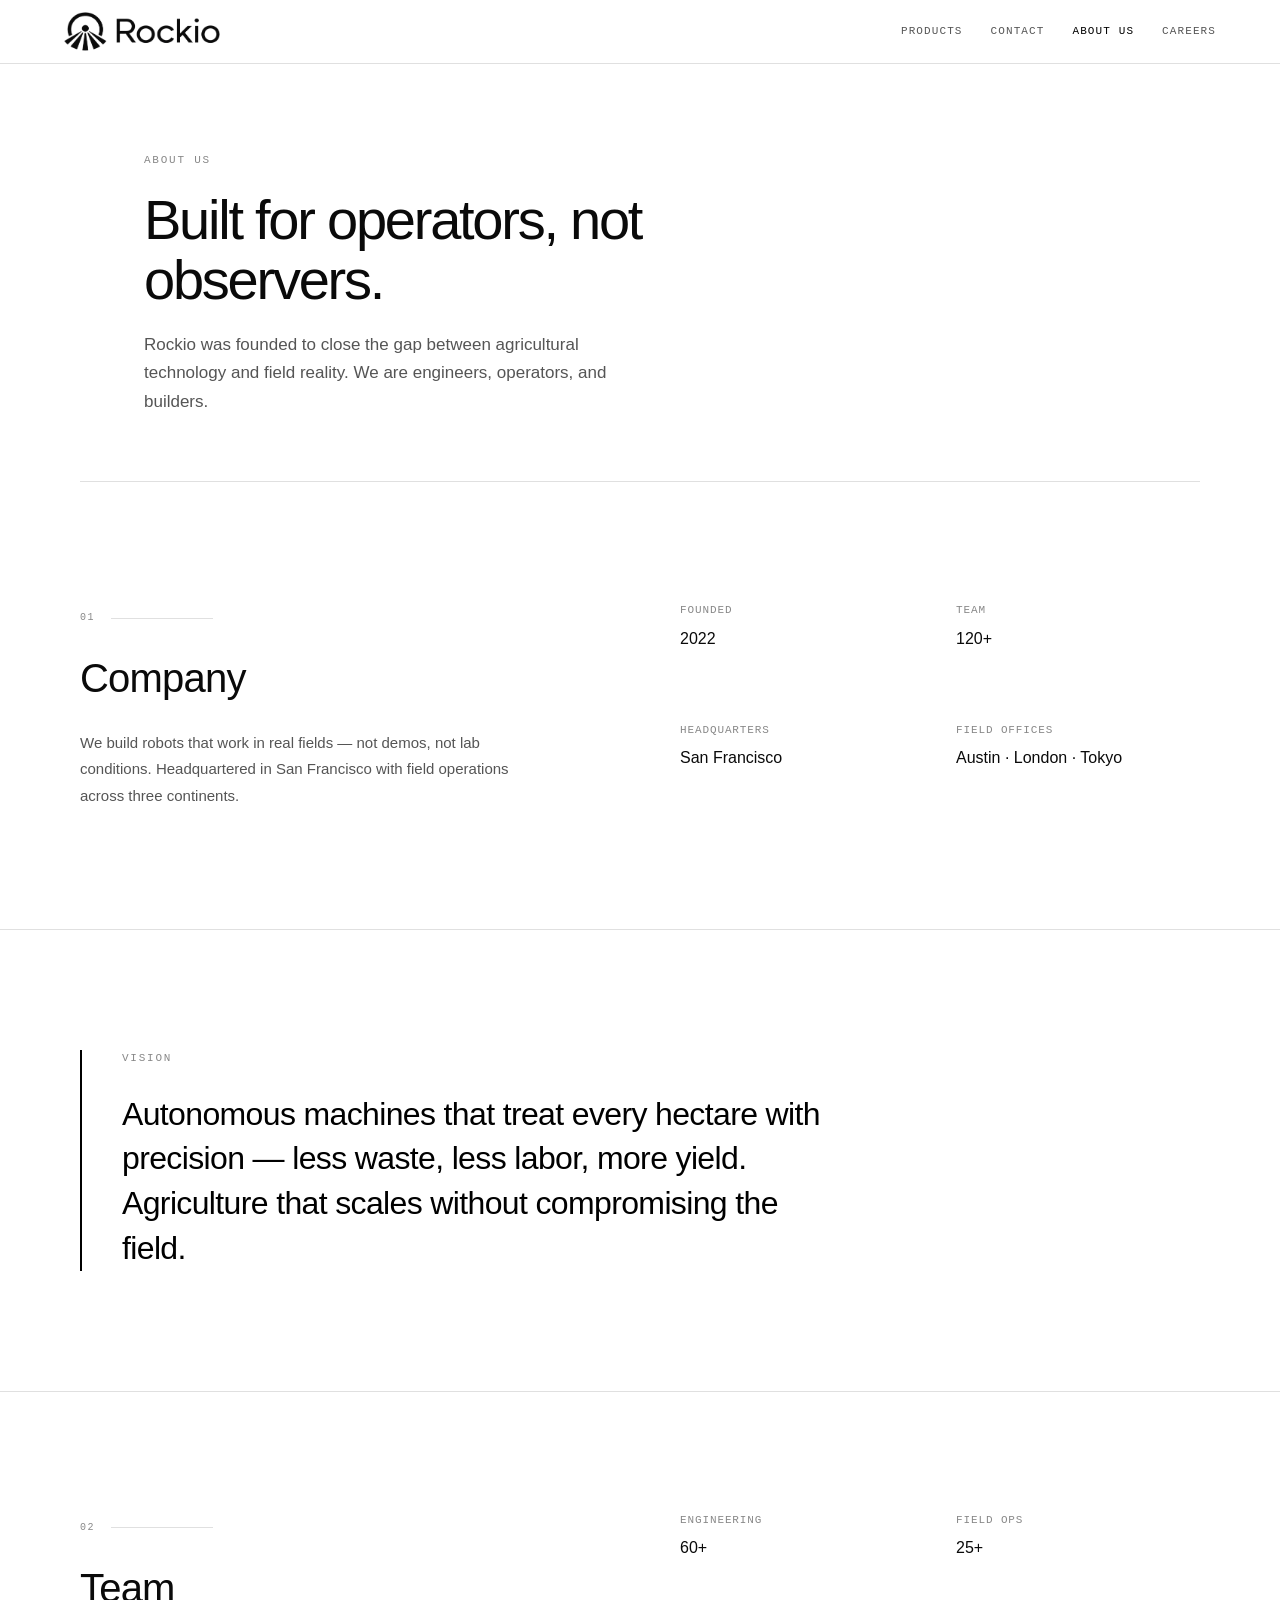
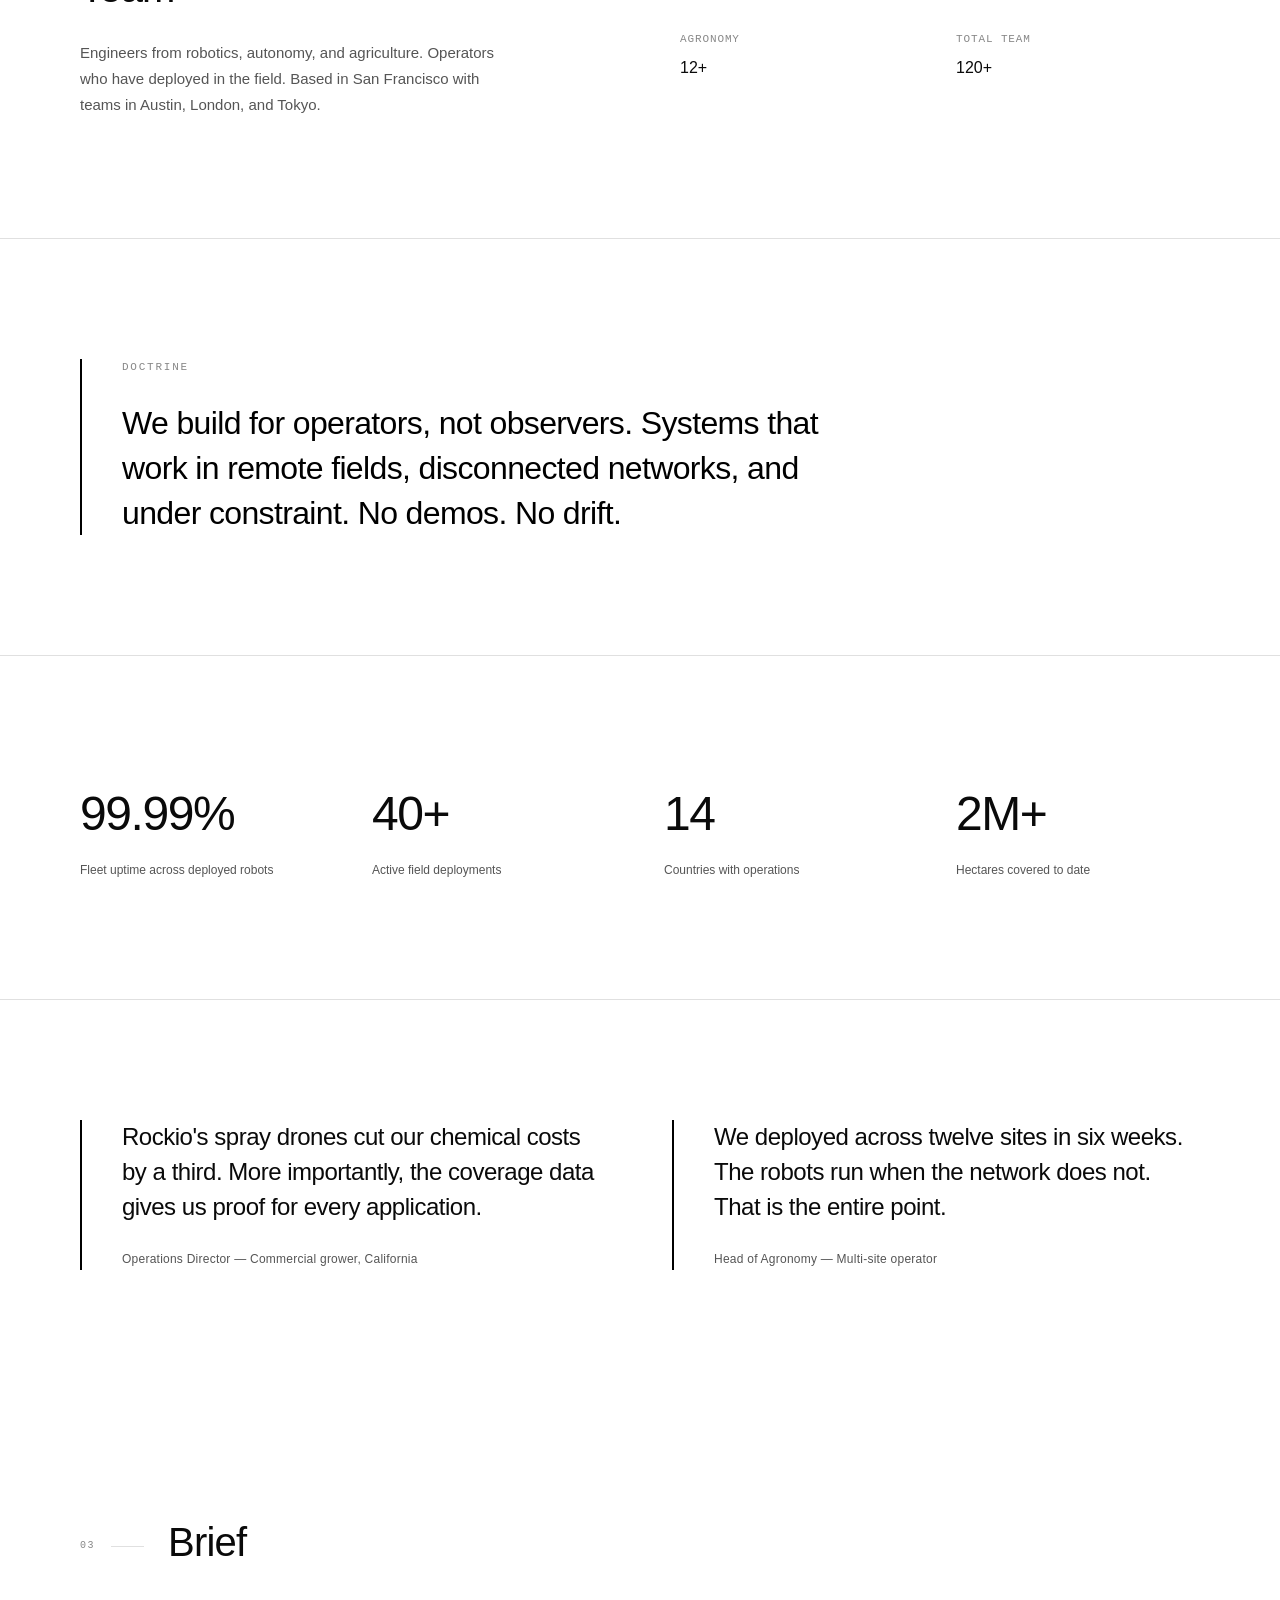
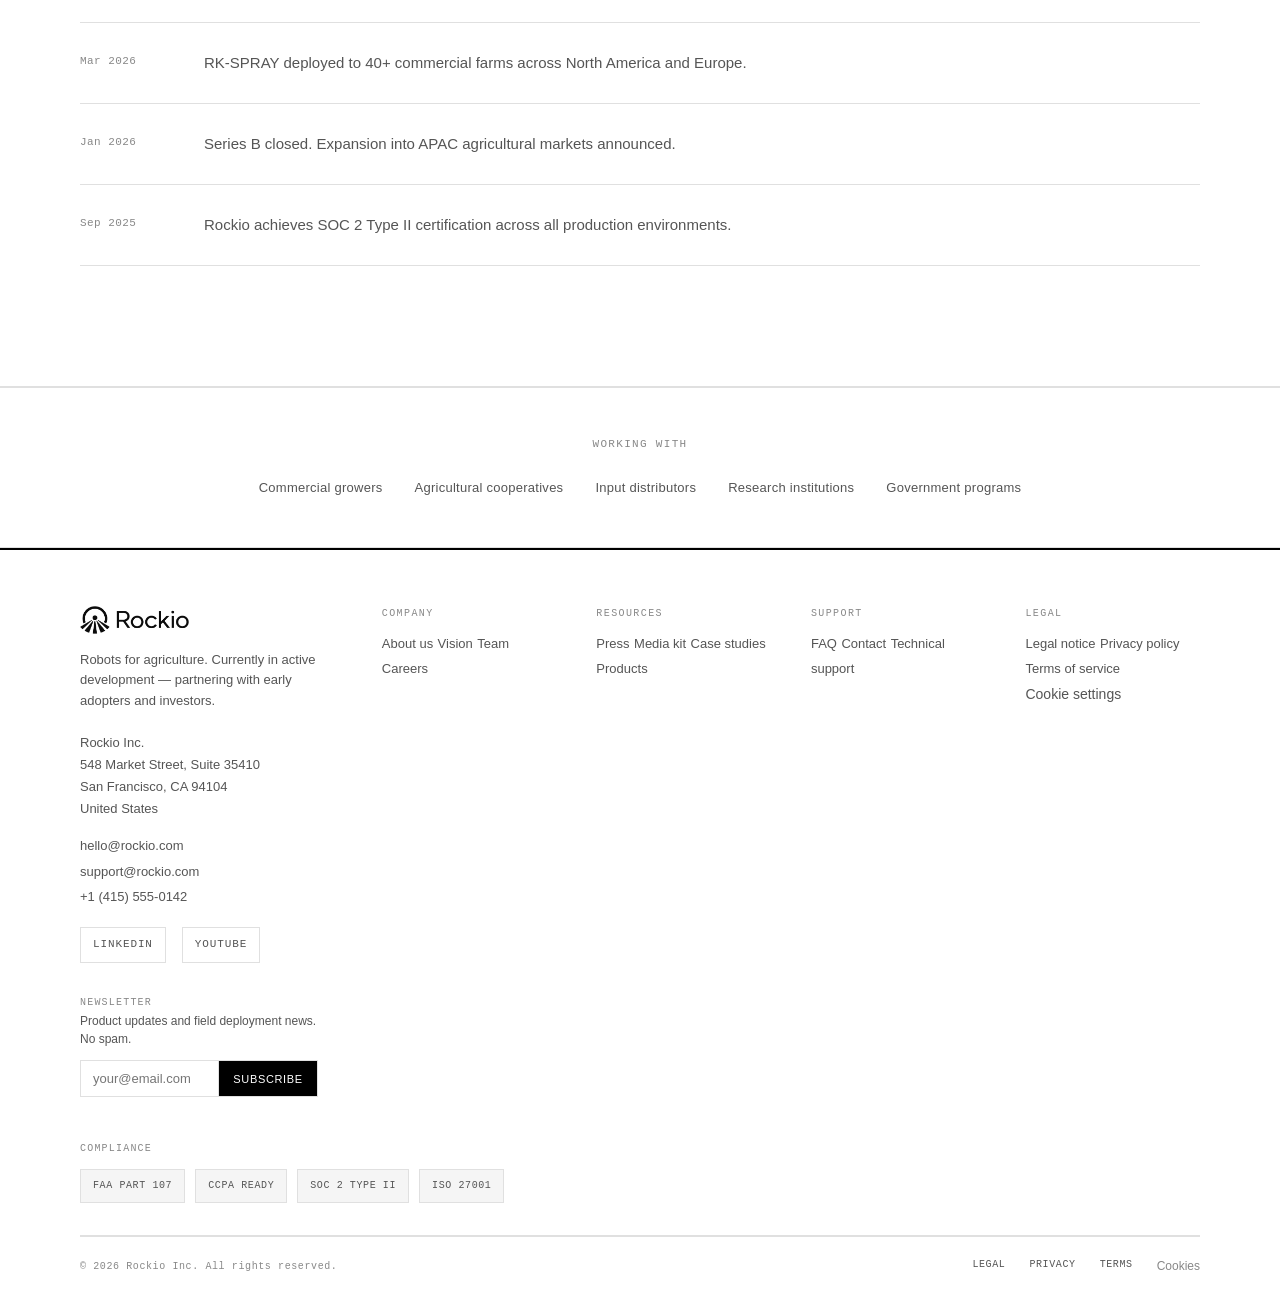
==== commit 9bb84296: "Simplify site copy and add authority-focused design system. Plain-language homepage and RK-SPRAY pag" ====
--- a/about.html
+++ b/about.html
@@ -6,6 +6,7 @@
   <title>About us — Rockio</title>
   <meta name="description" content="About Rockio — building robots for agriculture since 2022.">
   <link rel="stylesheet" href="styles.css">
+  <link rel="stylesheet" href="authority.css">
 </head>
 <body data-page="about">
 
--- a/styles.css
+++ b/styles.css
@@ -15,7 +15,10 @@
   --font-sans: "Helvetica Neue", Helvetica, Arial, sans-serif;
   --font-mono: "SF Mono", "Fira Code", "Fira Mono", "Roboto Mono", monospace;
   --max-width: 1120px;
-  --header-height: 72px;
+  --header-height: 64px;
+  --header-height-mobile: 56px;
+  --logo-height: 40px;
+  --logo-height-mobile: 32px;
   --section-pad: clamp(64px, 12vw, 120px);
   --section-pad-mobile: clamp(48px, 10vw, 80px);
   --side-pad: clamp(20px, 5vw, 64px);
@@ -53,42 +56,40 @@
   left: 0;
   right: 0;
   z-index: 200;
-  height: var(--header-height);
+  height: calc(var(--header-height) + env(safe-area-inset-top, 0));
+  padding: env(safe-area-inset-top, 0) var(--side-pad) 0;
   display: flex;
   align-items: center;
   justify-content: space-between;
-  padding: 0 var(--side-pad);
-  padding-top: env(safe-area-inset-top, 0);
+  gap: 16px;
   background: var(--white);
   border-bottom: 1px solid var(--gray-200);
-  transition: transform 0.3s ease, border-color 0.3s ease;
+  transition: transform 0.3s ease, border-color 0.3s ease, background 0.3s ease;
 }
 
 .logo {
   display: inline-flex;
   align-items: center;
   flex-shrink: 0;
-  height: 100%;
+  min-width: 0;
+  max-width: min(52vw, 200px);
+  height: var(--header-height);
   z-index: 201;
 }
 
 .logo-img {
   display: block;
-  height: 38px;
+  height: var(--logo-height);
   width: auto;
-  max-width: min(220px, 55vw);
-}
-
-@media (min-width: 768px) {
-  .logo-img {
-    height: 48px;
-    max-width: none;
-  }
+  max-width: 100%;
+  object-fit: contain;
+  object-position: left center;
 }
 
 .site-nav {
   display: flex;
   align-items: center;
+  flex-shrink: 0;
   gap: clamp(20px, 3vw, 40px);
 }
 
@@ -150,16 +151,21 @@
 
 .mobile-menu {
   position: fixed;
-  inset: 0;
+  top: calc(var(--header-height) + env(safe-area-inset-top, 0));
+  left: 0;
+  right: 0;
+  bottom: 0;
   z-index: 150;
   background: var(--white);
   display: flex;
-  align-items: center;
+  align-items: flex-start;
   justify-content: center;
+  padding: clamp(32px, 8vh, 64px) var(--side-pad) env(safe-area-inset-bottom, 0);
   opacity: 0;
   visibility: hidden;
   transition: opacity 0.3s ease, visibility 0.3s ease;
-  padding: env(safe-area-inset-top, 0) var(--side-pad) env(safe-area-inset-bottom, 0);
+  overflow-y: auto;
+  -webkit-overflow-scrolling: touch;
 }
 
 .mobile-menu.open {
@@ -170,21 +176,30 @@
 .mobile-menu nav {
   display: flex;
   flex-direction: column;
-  gap: 32px;
-  text-align: center;
+  gap: 0;
+  width: 100%;
+  max-width: 320px;
+  border-top: 2px solid var(--black);
 }
 
 .mobile-menu a {
-  font-size: 1.25rem;
-  font-weight: 400;
-  letter-spacing: -0.02em;
+  font-family: var(--font-mono);
+  font-size: 0.8125rem;
+  font-weight: 500;
+  letter-spacing: 0.12em;
+  text-transform: uppercase;
   color: var(--black);
+  min-height: 52px;
+  display: flex;
+  align-items: center;
+  padding: 0 4px;
+  border-bottom: 1px solid var(--gray-200);
 }
 
 /* Page layout */
 
 .page {
-  padding-top: var(--header-height);
+  padding-top: calc(var(--header-height) + env(safe-area-inset-top, 0));
 }
 
 .page-hero {
@@ -367,6 +382,26 @@
   border: 1px solid var(--gray-200);
   background: var(--gray-100);
   overflow: hidden;
+}
+
+.hero-visual {
+  position: relative;
+  width: 100%;
+  margin: 0;
+}
+
+.hero-visual .field-anim {
+  border: 1px solid var(--gray-200);
+}
+
+.hero-visual .product-anim-stage {
+  height: 100%;
+}
+
+.hero-visual .product-anim-stage img {
+  width: 100%;
+  height: 100%;
+  object-fit: contain;
 }
 
 .hero-video-player {
@@ -1400,22 +1435,50 @@
 /* Footer */
 
 .site-footer {
-  border-top: 1px solid var(--gray-200);
+  border-top: 2px solid var(--black);
   padding: 0 var(--side-pad);
   padding-bottom: env(safe-area-inset-bottom, 0);
+  background: var(--white);
 }
 
 .footer-main {
   max-width: var(--max-width);
   margin: 0 auto;
   display: grid;
-  grid-template-columns: 1.6fr repeat(4, 1fr);
-  gap: clamp(24px, 4vw, 48px);
-  padding: 56px 0 40px;
+  grid-template-columns: minmax(240px, 1.5fr) repeat(4, minmax(0, 1fr));
+  gap: clamp(24px, 4vw, 40px);
+  padding: clamp(40px, 6vw, 56px) 0 clamp(32px, 5vw, 40px);
 }
 
 .footer-brand {
-  padding-right: 16px;
+  padding-right: clamp(0px, 2vw, 24px);
+}
+
+.footer-logo-link {
+  display: inline-flex;
+  align-items: center;
+  margin-bottom: 16px;
+  max-width: 160px;
+}
+
+.footer-logo-img {
+  display: block;
+  height: 28px;
+  width: auto;
+  max-width: 100%;
+  object-fit: contain;
+  object-position: left center;
+}
+
+.footer-logo {
+  display: inline-flex;
+  align-items: center;
+  gap: 10px;
+  font-size: 0.75rem;
+  font-weight: 500;
+  letter-spacing: 0.12em;
+  text-transform: uppercase;
+  margin-bottom: 12px;
 }
 
 .footer-tagline {
@@ -1570,18 +1633,7 @@
   gap: 16px 24px;
 }
 
-.footer-logo {
-  display: inline-flex;
-  align-items: center;
-  gap: 10px;
-  font-size: 0.75rem;
-  font-weight: 500;
-  letter-spacing: 0.12em;
-  text-transform: uppercase;
-  margin-bottom: 12px;
-}
-
-.footer-col {
+.footer-tagline {
   display: flex;
   flex-direction: column;
   gap: 10px;
@@ -1938,16 +1990,22 @@
   align-items: center;
   justify-content: space-between;
   gap: 16px;
-  padding: 20px 0;
+  padding: clamp(16px, 3vw, 20px) 0 clamp(20px, 4vw, 28px);
+  border-top: 1px solid var(--gray-200);
 }
 
 .footer-copy {
-  font-size: 0.6875rem;
+  font-family: var(--font-mono);
+  font-size: 0.625rem;
+  letter-spacing: 0.06em;
   color: var(--gray-400);
 }
 
 .footer-legal a {
-  font-size: 0.6875rem;
+  font-family: var(--font-mono);
+  font-size: 0.625rem;
+  letter-spacing: 0.06em;
+  text-transform: uppercase;
   color: var(--gray-600);
   transition: color 0.2s ease;
 }
@@ -1967,6 +2025,1537 @@
 .reveal.visible {
   opacity: 1;
   transform: translateY(0);
+}
+
+/* Product page — RK-SPRAY */
+
+.site-header-dark {
+  background: rgba(10, 10, 10, 0.97);
+  border-bottom-color: var(--border-dark);
+}
+
+.site-header-dark.site-header-scrolled {
+  background: rgba(255, 255, 255, 0.97);
+  border-bottom-color: var(--gray-200);
+}
+
+.site-header-dark .site-nav a {
+  color: rgba(255, 255, 255, 0.55);
+}
+
+.site-header-dark .site-nav-links a:hover,
+.site-header-dark .site-nav-links a[aria-current="page"] {
+  color: var(--white);
+}
+
+.site-header-dark .menu-toggle span {
+  background: var(--white);
+}
+
+.site-header-dark .logo-img {
+  filter: brightness(0) invert(1);
+}
+
+.site-header-dark.site-header-scrolled .site-nav a {
+  color: var(--gray-600);
+}
+
+.site-header-dark.site-header-scrolled .site-nav-links a:hover,
+.site-header-dark.site-header-scrolled .site-nav-links a[aria-current="page"] {
+  color: var(--black);
+}
+
+.site-header-dark.site-header-scrolled .menu-toggle span {
+  background: var(--black);
+}
+
+.site-header-dark.site-header-scrolled .logo-img {
+  filter: none;
+}
+
+.product-hero {
+  background: var(--black);
+  color: var(--white);
+  padding: calc(var(--header-height) + clamp(32px, 6vw, 64px) + env(safe-area-inset-top, 0)) 0 clamp(48px, 8vw, 80px);
+}
+
+.product-hero-inner {
+  max-width: calc(var(--max-width) + 120px);
+  margin: 0 auto;
+  padding: 0 var(--side-pad);
+  display: grid;
+  grid-template-columns: minmax(280px, 1fr) minmax(300px, 1.15fr);
+  gap: clamp(32px, 6vw, 72px);
+  align-items: center;
+}
+
+.product-meta {
+  display: flex;
+  align-items: center;
+  gap: 10px;
+  margin-bottom: 24px;
+  font-family: var(--font-mono);
+  font-size: 0.6875rem;
+  letter-spacing: 0.12em;
+  text-transform: uppercase;
+  color: rgba(255, 255, 255, 0.45);
+}
+
+.product-id {
+  color: rgba(255, 255, 255, 0.7);
+}
+
+.product-meta-divider {
+  opacity: 0.35;
+}
+
+.product-hero-title {
+  font-size: clamp(2.25rem, 6.5vw, 4rem);
+  font-weight: 400;
+  letter-spacing: -0.03em;
+  line-height: 1.06;
+  margin-bottom: 24px;
+  max-width: 14ch;
+}
+
+.product-hero-lead {
+  font-size: clamp(0.9375rem, 2vw, 1.0625rem);
+  color: rgba(255, 255, 255, 0.6);
+  line-height: 1.75;
+  max-width: 480px;
+  margin-bottom: 36px;
+}
+
+.product-hero-actions {
+  display: flex;
+  flex-wrap: wrap;
+  gap: 12px;
+  margin-bottom: 48px;
+}
+
+.cta-light {
+  background: var(--white);
+  color: var(--black);
+  border-color: var(--white);
+}
+
+.cta-light:hover {
+  background: transparent;
+  color: var(--white);
+}
+
+.cta-secondary-light {
+  background: transparent;
+  color: var(--white);
+  border-color: var(--border-dark);
+}
+
+.cta-secondary-light:hover {
+  border-color: rgba(255, 255, 255, 0.6);
+}
+
+.product-hero-stats {
+  display: grid;
+  grid-template-columns: repeat(3, 1fr);
+  gap: 24px;
+  padding-top: 32px;
+  border-top: 1px solid var(--border-dark);
+}
+
+.product-hero-stats dt {
+  font-family: var(--font-mono);
+  font-size: 0.625rem;
+  letter-spacing: 0.1em;
+  text-transform: uppercase;
+  color: rgba(255, 255, 255, 0.4);
+  margin-bottom: 6px;
+}
+
+.product-hero-stats dd {
+  font-size: clamp(1.25rem, 3vw, 1.75rem);
+  font-weight: 400;
+  letter-spacing: -0.02em;
+  font-variant-numeric: tabular-nums;
+}
+
+.product-hero-visual {
+  margin: 0;
+  position: relative;
+}
+
+.product-hero-visual img {
+  display: block;
+  width: 100%;
+  height: auto;
+  border: 1px solid var(--border-dark);
+}
+
+.product-visual-caption {
+  font-family: var(--font-mono);
+  font-size: 0.625rem;
+  letter-spacing: 0.1em;
+  text-transform: uppercase;
+  color: rgba(255, 255, 255, 0.35);
+  margin-top: 12px;
+}
+
+.ticker-dark {
+  background: var(--black);
+  border-color: var(--border-dark);
+}
+
+.ticker-dark .ticker-track span {
+  color: rgba(255, 255, 255, 0.35);
+}
+
+.ticker-dark .ticker-dot {
+  color: var(--border-dark);
+}
+
+.product-visuals {
+  padding: var(--section-pad) var(--side-pad);
+  border-bottom: 1px solid var(--gray-200);
+}
+
+.product-visuals-header {
+  max-width: var(--max-width);
+  margin: 0 auto 48px;
+  display: grid;
+  grid-template-columns: 64px 1fr;
+  gap: 24px;
+  align-items: end;
+}
+
+.product-visuals-header h2 {
+  font-size: clamp(1.5rem, 4vw, 2.5rem);
+  font-weight: 400;
+  letter-spacing: -0.02em;
+}
+
+.product-visuals-grid {
+  max-width: var(--max-width);
+  margin: 0 auto;
+  display: grid;
+  grid-template-columns: 1.4fr 1fr;
+  gap: 24px;
+}
+
+.product-visual-card {
+  margin: 0;
+}
+
+.product-visual-frame {
+  background: #0a0a0a;
+  border: 1px solid var(--gray-200);
+  overflow: hidden;
+  aspect-ratio: 16 / 10;
+  display: flex;
+  align-items: center;
+  justify-content: center;
+}
+
+.product-visual-frame-schematic {
+  aspect-ratio: 4 / 3;
+}
+
+.product-visual-frame img {
+  display: block;
+  width: 100%;
+  height: 100%;
+  object-fit: contain;
+}
+
+.product-visual-card figcaption {
+  padding-top: 16px;
+}
+
+.product-visual-tag {
+  display: block;
+  font-family: var(--font-mono);
+  font-size: 0.625rem;
+  letter-spacing: 0.12em;
+  text-transform: uppercase;
+  color: var(--gray-400);
+  margin-bottom: 8px;
+}
+
+.product-visual-card figcaption p {
+  font-size: 0.875rem;
+  color: var(--gray-600);
+  line-height: 1.7;
+  max-width: 480px;
+}
+
+.product-callouts {
+  padding: var(--section-pad) var(--side-pad);
+  border-bottom: 1px solid var(--gray-200);
+}
+
+.product-callouts-header {
+  max-width: var(--max-width);
+  margin: 0 auto 48px;
+  display: grid;
+  grid-template-columns: 64px 1fr;
+  gap: 24px;
+  align-items: end;
+}
+
+.product-callouts-header h2 {
+  font-size: clamp(1.5rem, 4vw, 2.5rem);
+  font-weight: 400;
+  letter-spacing: -0.02em;
+}
+
+.product-callouts-layout {
+  max-width: var(--max-width);
+  margin: 0 auto;
+  display: grid;
+  grid-template-columns: 1fr 1fr;
+  gap: clamp(32px, 6vw, 64px);
+  align-items: start;
+}
+
+.product-callouts-image {
+  position: sticky;
+  top: calc(var(--header-height) + 24px);
+  background: #0a0a0a;
+  border: 1px solid var(--gray-200);
+}
+
+.product-callouts-image img {
+  display: block;
+  width: 100%;
+  height: auto;
+}
+
+.product-callout-list {
+  list-style: none;
+  border-top: 1px solid var(--gray-200);
+}
+
+.product-callout-item {
+  display: grid;
+  grid-template-columns: 40px 1fr;
+  gap: 20px;
+  padding: 28px 0;
+  border-bottom: 1px solid var(--gray-200);
+}
+
+.callout-num {
+  font-family: var(--font-mono);
+  font-size: 0.6875rem;
+  color: var(--gray-400);
+  padding-top: 2px;
+}
+
+.product-callout-item h3 {
+  font-size: 1rem;
+  font-weight: 500;
+  margin-bottom: 6px;
+}
+
+.product-callout-item p {
+  font-size: 0.875rem;
+  color: var(--gray-600);
+  line-height: 1.7;
+}
+
+.metric-unit {
+  font-size: 0.55em;
+  margin-left: 2px;
+  color: var(--gray-400);
+}
+
+.product-specs {
+  padding: var(--section-pad) var(--side-pad);
+  border-bottom: 1px solid var(--gray-200);
+}
+
+.product-specs-header {
+  max-width: var(--max-width);
+  margin: 0 auto 48px;
+  display: grid;
+  grid-template-columns: 64px 1fr;
+  gap: 24px;
+  align-items: end;
+}
+
+.product-specs-header h2 {
+  font-size: clamp(1.5rem, 4vw, 2.5rem);
+  font-weight: 400;
+  letter-spacing: -0.02em;
+}
+
+.product-specs-grid {
+  max-width: var(--max-width);
+  margin: 0 auto;
+  display: grid;
+  grid-template-columns: repeat(4, 1fr);
+  gap: 0;
+  border-top: 1px solid var(--gray-200);
+  border-left: 1px solid var(--gray-200);
+}
+
+.spec-group {
+  padding: clamp(24px, 4vw, 32px);
+  border-right: 1px solid var(--gray-200);
+  border-bottom: 1px solid var(--gray-200);
+}
+
+.spec-group dt {
+  font-family: var(--font-mono);
+  font-size: 0.625rem;
+  letter-spacing: 0.1em;
+  text-transform: uppercase;
+  color: var(--gray-400);
+  margin-top: 20px;
+}
+
+.spec-group dt:first-child {
+  margin-top: 0;
+}
+
+.spec-group dd {
+  font-size: 0.875rem;
+  color: var(--black);
+  margin-top: 4px;
+  line-height: 1.5;
+}
+
+.product-cta {
+  padding: var(--section-pad) var(--side-pad);
+  background: var(--black);
+  color: var(--white);
+}
+
+.product-cta-inner {
+  max-width: var(--max-width);
+  margin: 0 auto;
+}
+
+.product-cta-label {
+  font-family: var(--font-mono);
+  font-size: 0.6875rem;
+  letter-spacing: 0.14em;
+  text-transform: uppercase;
+  color: rgba(255, 255, 255, 0.4);
+  margin-bottom: 20px;
+}
+
+.product-cta h2 {
+  font-size: clamp(1.75rem, 5vw, 2.75rem);
+  font-weight: 400;
+  letter-spacing: -0.03em;
+  line-height: 1.1;
+  margin-bottom: 16px;
+  max-width: 16ch;
+}
+
+.product-cta p {
+  font-size: 0.9375rem;
+  color: rgba(255, 255, 255, 0.55);
+  line-height: 1.7;
+  max-width: 440px;
+  margin-bottom: 32px;
+}
+
+.product-cta-actions {
+  display: flex;
+  flex-wrap: wrap;
+  gap: 12px;
+}
+
+.program-item-link {
+  display: block;
+  transition: background 0.2s ease;
+}
+
+.program-item-link:hover {
+  background: var(--gray-100);
+}
+
+.program-item-link .program-link-arrow {
+  display: inline-block;
+  margin-top: 16px;
+  font-family: var(--font-mono);
+  font-size: 0.625rem;
+  letter-spacing: 0.1em;
+  text-transform: uppercase;
+  color: var(--gray-400);
+  transition: color 0.2s ease;
+}
+
+.program-item-link:hover .program-link-arrow {
+  color: var(--black);
+}
+
+.program-item-featured {
+  background: var(--gray-100);
+}
+
+/* Product animations */
+
+.product-anim-wrap {
+  position: relative;
+}
+
+.product-anim-stage {
+  position: relative;
+  overflow: hidden;
+}
+
+.product-anim-stage img {
+  display: block;
+  width: 100%;
+  height: auto;
+}
+
+.anim-scan-line {
+  position: absolute;
+  left: 0;
+  right: 0;
+  height: 2px;
+  background: linear-gradient(90deg, transparent, rgba(100, 180, 255, 0.9), transparent);
+  box-shadow: 0 0 12px rgba(100, 180, 255, 0.6);
+  top: 0;
+  animation: scan-sweep 3.5s ease-in-out infinite;
+  z-index: 2;
+}
+
+.anim-scan-slow {
+  animation-duration: 5s;
+}
+
+@keyframes scan-sweep {
+  0%, 100% { top: 8%; opacity: 0; }
+  10% { opacity: 1; }
+  90% { opacity: 1; }
+  50% { top: 72%; }
+}
+
+.anim-lidar {
+  position: absolute;
+  top: 18%;
+  width: 28%;
+  height: 45%;
+  background: linear-gradient(180deg, rgba(80, 140, 255, 0.25), transparent);
+  clip-path: polygon(50% 0%, 0% 100%, 100% 100%);
+  animation: lidar-pulse 2.4s ease-in-out infinite;
+  z-index: 1;
+}
+
+.anim-lidar-left {
+  left: 22%;
+  animation-delay: 0s;
+}
+
+.anim-lidar-right {
+  right: 22%;
+  animation-delay: 1.2s;
+}
+
+@keyframes lidar-pulse {
+  0%, 100% { opacity: 0.2; }
+  50% { opacity: 0.7; }
+}
+
+.anim-spray-row {
+  position: absolute;
+  bottom: 22%;
+  left: 12%;
+  right: 12%;
+  display: flex;
+  justify-content: space-between;
+  z-index: 2;
+}
+
+.anim-spray-row span {
+  width: 4px;
+  height: 20px;
+  background: linear-gradient(180deg, rgba(180, 200, 220, 0.8), transparent);
+  border-radius: 2px;
+  animation: spray-pulse 1.8s ease-in-out infinite;
+}
+
+.anim-spray-row span:nth-child(odd) { animation-delay: 0.3s; }
+.anim-spray-row span:nth-child(3n) { animation-delay: 0.6s; }
+.anim-spray-row span:nth-child(4n) { animation-delay: 0.9s; }
+
+@keyframes spray-pulse {
+  0%, 100% { opacity: 0.15; transform: scaleY(0.6); }
+  50% { opacity: 0.9; transform: scaleY(1); }
+}
+
+.anim-hud {
+  position: absolute;
+  top: 12px;
+  left: 12px;
+  display: flex;
+  flex-direction: column;
+  gap: 6px;
+  z-index: 3;
+}
+
+.anim-hud-tag {
+  font-family: var(--font-mono);
+  font-size: 0.5625rem;
+  letter-spacing: 0.12em;
+  text-transform: uppercase;
+  color: rgba(100, 180, 255, 0.9);
+  padding: 4px 8px;
+  border: 1px solid rgba(100, 180, 255, 0.3);
+  background: rgba(0, 0, 0, 0.5);
+  animation: hud-blink 2s step-end infinite;
+}
+
+.anim-hud-tag:last-child {
+  animation-delay: 1s;
+}
+
+@keyframes hud-blink {
+  0%, 70% { opacity: 1; }
+  71%, 100% { opacity: 0.4; }
+}
+
+.anim-schematic-beam {
+  position: absolute;
+  top: 28%;
+  right: 18%;
+  width: 35%;
+  height: 50%;
+  background: linear-gradient(160deg, rgba(80, 140, 255, 0.35), transparent 70%);
+  clip-path: polygon(0% 0%, 100% 0%, 60% 100%, 20% 100%);
+  animation: beam-sweep 4s ease-in-out infinite;
+  z-index: 1;
+}
+
+@keyframes beam-sweep {
+  0%, 100% { opacity: 0.3; transform: translateX(0); }
+  50% { opacity: 0.8; transform: translateX(-8px); }
+}
+
+.anim-schematic-ping {
+  position: absolute;
+  top: 32%;
+  right: 22%;
+  width: 12px;
+  height: 12px;
+  border: 1px solid rgba(100, 180, 255, 0.8);
+  border-radius: 50%;
+  z-index: 2;
+}
+
+.anim-schematic-ping::after {
+  content: "";
+  position: absolute;
+  inset: -8px;
+  border: 1px solid rgba(100, 180, 255, 0.4);
+  border-radius: 50%;
+  animation: ping-ring 2s ease-out infinite;
+}
+
+@keyframes ping-ring {
+  0% { transform: scale(0.5); opacity: 1; }
+  100% { transform: scale(2); opacity: 0; }
+}
+
+/* What we do */
+
+.product-what {
+  padding: var(--section-pad) var(--side-pad);
+  border-bottom: 1px solid var(--gray-200);
+}
+
+.product-what-grid {
+  max-width: var(--max-width);
+  margin: 0 auto;
+  display: grid;
+  grid-template-columns: 1fr 1.4fr;
+  gap: clamp(40px, 8vw, 80px);
+}
+
+.product-what-intro h2 {
+  font-size: clamp(1.5rem, 4vw, 2.5rem);
+  font-weight: 400;
+  letter-spacing: -0.02em;
+  margin-bottom: 20px;
+}
+
+.product-what-intro p {
+  font-size: 0.9375rem;
+  color: var(--gray-600);
+  line-height: 1.75;
+  max-width: 360px;
+}
+
+.product-what-intro .section-index {
+  margin-bottom: 16px;
+}
+
+.product-what-list {
+  list-style: none;
+  border-top: 1px solid var(--gray-200);
+}
+
+.product-what-item {
+  display: grid;
+  grid-template-columns: 40px 1fr;
+  gap: 20px;
+  padding: 28px 0;
+  border-bottom: 1px solid var(--gray-200);
+}
+
+.what-num {
+  font-family: var(--font-mono);
+  font-size: 0.6875rem;
+  color: var(--gray-400);
+  padding-top: 2px;
+}
+
+.product-what-item h3 {
+  font-size: 1rem;
+  font-weight: 500;
+  margin-bottom: 6px;
+}
+
+.product-what-item p {
+  font-size: 0.875rem;
+  color: var(--gray-600);
+  line-height: 1.7;
+}
+
+/* Impact stats */
+
+.product-impact {
+  padding: var(--section-pad) var(--side-pad);
+  background: var(--black);
+  color: var(--white);
+}
+
+.product-impact-header {
+  max-width: var(--max-width);
+  margin: 0 auto 48px;
+  display: grid;
+  grid-template-columns: 64px 1fr;
+  gap: 24px;
+  align-items: end;
+}
+
+.product-impact-header h2 {
+  font-size: clamp(1.5rem, 4vw, 2.5rem);
+  font-weight: 400;
+  letter-spacing: -0.02em;
+}
+
+.product-impact-header p {
+  grid-column: 2;
+  font-size: 0.9375rem;
+  color: rgba(255, 255, 255, 0.5);
+  max-width: 480px;
+  margin-top: -8px;
+}
+
+.product-impact-grid {
+  max-width: var(--max-width);
+  margin: 0 auto;
+  display: grid;
+  grid-template-columns: repeat(3, 1fr);
+  gap: 1px;
+  background: var(--border-dark);
+  border: 1px solid var(--border-dark);
+}
+
+.impact-card {
+  background: var(--black);
+  padding: clamp(28px, 4vw, 40px);
+}
+
+.impact-card-hero {
+  grid-column: span 1;
+  border: 1px solid rgba(255, 255, 255, 0.15);
+}
+
+.impact-value {
+  font-size: clamp(2.5rem, 6vw, 4rem);
+  font-weight: 400;
+  letter-spacing: -0.03em;
+  font-variant-numeric: tabular-nums;
+  margin-bottom: 12px;
+  line-height: 1;
+}
+
+.impact-card h3 {
+  font-size: 0.9375rem;
+  font-weight: 500;
+  margin-bottom: 8px;
+}
+
+.impact-card p {
+  font-size: 0.8125rem;
+  color: rgba(255, 255, 255, 0.45);
+  line-height: 1.6;
+}
+
+/* Pipeline */
+
+.product-pipeline {
+  padding: var(--section-pad) var(--side-pad);
+  border-bottom: 1px solid var(--gray-200);
+}
+
+.product-pipeline-header {
+  max-width: var(--max-width);
+  margin: 0 auto 48px;
+  display: grid;
+  grid-template-columns: 64px 1fr;
+  gap: 24px;
+  align-items: end;
+}
+
+.product-pipeline-header h2 {
+  font-size: clamp(1.5rem, 4vw, 2.5rem);
+  font-weight: 400;
+  letter-spacing: -0.02em;
+}
+
+.pipeline-track {
+  max-width: var(--max-width);
+  margin: 0 auto;
+  display: grid;
+  grid-template-columns: repeat(4, 1fr);
+  gap: 24px;
+  position: relative;
+}
+
+.pipeline-track::before {
+  content: "";
+  position: absolute;
+  top: 28px;
+  left: 12%;
+  right: 12%;
+  height: 1px;
+  background: var(--gray-200);
+  z-index: 0;
+}
+
+.pipeline-step {
+  position: relative;
+  z-index: 1;
+  text-align: center;
+  padding: 0 8px;
+}
+
+.pipeline-icon {
+  position: relative;
+  width: 56px;
+  height: 56px;
+  margin: 0 auto 20px;
+  display: flex;
+  align-items: center;
+  justify-content: center;
+  border: 1px solid var(--gray-200);
+  background: var(--white);
+}
+
+.pipeline-step-num {
+  font-family: var(--font-mono);
+  font-size: 0.6875rem;
+  color: var(--gray-400);
+}
+
+.pipeline-pulse {
+  position: absolute;
+  inset: -4px;
+  border: 1px solid var(--black);
+  animation: pipeline-pulse 2.5s ease-out infinite;
+}
+
+.pipeline-step:nth-child(2) .pipeline-pulse { animation-delay: 0.6s; }
+.pipeline-step:nth-child(3) .pipeline-pulse { animation-delay: 1.2s; }
+.pipeline-step:nth-child(4) .pipeline-pulse { animation-delay: 1.8s; }
+
+@keyframes pipeline-pulse {
+  0% { transform: scale(1); opacity: 0.6; }
+  100% { transform: scale(1.4); opacity: 0; }
+}
+
+.pipeline-step h3 {
+  font-size: 1rem;
+  font-weight: 500;
+  margin-bottom: 8px;
+}
+
+.pipeline-step p {
+  font-size: 0.8125rem;
+  color: var(--gray-600);
+  line-height: 1.6;
+}
+
+/* Callout active state */
+
+.product-callouts-image {
+  position: relative;
+}
+
+.callout-ring {
+  position: absolute;
+  width: 24px;
+  height: 24px;
+  border: 2px solid rgba(100, 180, 255, 0);
+  border-radius: 50%;
+  transition: border-color 0.3s ease, box-shadow 0.3s ease;
+  pointer-events: none;
+}
+
+.callout-ring-2 { top: 8%; left: 48%; }
+.callout-ring-4 { top: 38%; left: 52%; }
+.callout-ring-5 { top: 32%; right: 12%; }
+.callout-ring-11 { top: 30%; right: 8%; width: 40px; height: 40px; }
+
+.product-callouts-image[data-active="2"] .callout-ring-2,
+.product-callouts-image[data-active="4"] .callout-ring-4,
+.product-callouts-image[data-active="5"] .callout-ring-5,
+.product-callouts-image[data-active="11"] .callout-ring-11 {
+  border-color: rgba(100, 180, 255, 0.9);
+  box-shadow: 0 0 16px rgba(100, 180, 255, 0.5);
+  animation: callout-ring-pulse 1.5s ease-in-out infinite;
+}
+
+@keyframes callout-ring-pulse {
+  0%, 100% { transform: scale(1); }
+  50% { transform: scale(1.15); }
+}
+
+.product-callout-item {
+  transition: background 0.3s ease;
+  cursor: default;
+}
+
+.product-callout-item.active {
+  background: var(--gray-100);
+  margin: 0 -16px;
+  padding-left: 16px;
+  padding-right: 16px;
+}
+
+.product-callout-item.active .callout-num {
+  color: var(--black);
+  font-weight: 500;
+}
+
+/* Comparison */
+
+.product-compare {
+  padding: var(--section-pad) var(--side-pad);
+  border-bottom: 1px solid var(--gray-200);
+}
+
+.product-compare-header {
+  max-width: var(--max-width);
+  margin: 0 auto 48px;
+  display: grid;
+  grid-template-columns: 64px 1fr;
+  gap: 24px;
+  align-items: end;
+}
+
+.product-compare-header h2 {
+  font-size: clamp(1.5rem, 4vw, 2.5rem);
+  font-weight: 400;
+  letter-spacing: -0.02em;
+}
+
+.product-compare-header p {
+  grid-column: 2;
+  font-size: 0.9375rem;
+  color: var(--gray-600);
+  margin-top: -8px;
+}
+
+.compare-table {
+  max-width: var(--max-width);
+  margin: 0 auto;
+  border-top: 1px solid var(--gray-200);
+}
+
+.compare-row {
+  display: grid;
+  grid-template-columns: 1.2fr 1fr 1fr;
+  gap: 24px;
+  align-items: center;
+  padding: 20px 0;
+  border-bottom: 1px solid var(--gray-200);
+  font-size: 0.875rem;
+}
+
+.compare-row-head {
+  font-family: var(--font-mono);
+  font-size: 0.625rem;
+  letter-spacing: 0.1em;
+  text-transform: uppercase;
+  color: var(--gray-400);
+  padding-bottom: 16px;
+}
+
+.compare-bar-wrap {
+  display: flex;
+  flex-direction: column;
+  gap: 6px;
+}
+
+.compare-bar-wrap span {
+  font-size: 0.75rem;
+  color: var(--gray-600);
+}
+
+.compare-bar {
+  height: 4px;
+  width: var(--bar);
+  max-width: 100%;
+  animation: bar-grow 1.2s ease-out forwards;
+  transform-origin: left;
+}
+
+.compare-bar-old {
+  background: var(--gray-200);
+}
+
+.compare-bar-new {
+  background: var(--black);
+}
+
+@keyframes bar-grow {
+  from { width: 0; }
+  to { width: var(--bar); }
+}
+
+/* Tech stack */
+
+.product-stack {
+  padding: var(--section-pad) var(--side-pad);
+  border-bottom: 1px solid var(--gray-200);
+}
+
+.product-stack-header {
+  max-width: var(--max-width);
+  margin: 0 auto 48px;
+  display: grid;
+  grid-template-columns: 64px 1fr;
+  gap: 24px;
+  align-items: end;
+}
+
+.product-stack-header h2 {
+  font-size: clamp(1.5rem, 4vw, 2.5rem);
+  font-weight: 400;
+  letter-spacing: -0.02em;
+}
+
+.stack-grid {
+  max-width: var(--max-width);
+  margin: 0 auto;
+  display: grid;
+  grid-template-columns: repeat(4, 1fr);
+  border-top: 1px solid var(--gray-200);
+  border-left: 1px solid var(--gray-200);
+}
+
+.stack-item {
+  padding: clamp(24px, 4vw, 32px);
+  border-right: 1px solid var(--gray-200);
+  border-bottom: 1px solid var(--gray-200);
+}
+
+.stack-layer {
+  font-family: var(--font-mono);
+  font-size: 0.625rem;
+  letter-spacing: 0.12em;
+  text-transform: uppercase;
+  color: var(--gray-400);
+  margin-bottom: 12px;
+}
+
+.stack-item h3 {
+  font-size: 0.9375rem;
+  font-weight: 500;
+  margin-bottom: 16px;
+}
+
+.stack-item ul {
+  list-style: none;
+}
+
+.stack-item li {
+  font-size: 0.8125rem;
+  color: var(--gray-600);
+  line-height: 1.7;
+  padding: 4px 0;
+  border-bottom: 1px solid var(--gray-100);
+}
+
+.stack-item li:last-child {
+  border-bottom: none;
+}
+
+/* Economics */
+
+.product-economics {
+  padding: var(--section-pad) var(--side-pad);
+  border-bottom: 1px solid var(--gray-200);
+}
+
+.product-economics-inner {
+  max-width: var(--max-width);
+  margin: 0 auto;
+  display: grid;
+  grid-template-columns: 1fr 1fr;
+  gap: clamp(40px, 8vw, 80px);
+  align-items: center;
+}
+
+.product-economics-copy h2 {
+  font-size: clamp(1.5rem, 4vw, 2.5rem);
+  font-weight: 400;
+  letter-spacing: -0.02em;
+  margin-bottom: 20px;
+}
+
+.product-economics-copy .section-index {
+  margin-bottom: 16px;
+}
+
+.product-economics-copy > p {
+  font-size: 0.9375rem;
+  color: var(--gray-600);
+  line-height: 1.75;
+  margin-bottom: 28px;
+  max-width: 400px;
+}
+
+.economics-list {
+  list-style: none;
+}
+
+.economics-list li {
+  font-size: 0.875rem;
+  color: var(--gray-600);
+  padding: 10px 0;
+  border-top: 1px solid var(--gray-200);
+}
+
+.economics-list strong {
+  color: var(--black);
+  font-weight: 500;
+  margin-right: 8px;
+}
+
+.economics-chart-label {
+  font-family: var(--font-mono);
+  font-size: 0.625rem;
+  letter-spacing: 0.1em;
+  text-transform: uppercase;
+  color: var(--gray-400);
+  margin-bottom: 24px;
+}
+
+.economics-bars {
+  display: flex;
+  gap: 48px;
+  align-items: flex-end;
+  height: 200px;
+}
+
+.economics-bar-group {
+  flex: 1;
+  display: flex;
+  flex-direction: column;
+  align-items: center;
+  height: 100%;
+}
+
+.economics-bar-group p {
+  font-size: 0.75rem;
+  color: var(--gray-600);
+  margin-top: 12px;
+}
+
+.economics-bar {
+  width: 100%;
+  max-width: 120px;
+  height: var(--h);
+  min-height: 24px;
+  display: flex;
+  align-items: flex-start;
+  justify-content: center;
+  padding-top: 12px;
+  animation: bar-rise 1.4s ease-out forwards;
+  transform-origin: bottom;
+}
+
+.economics-bar span {
+  font-size: 0.75rem;
+  font-variant-numeric: tabular-nums;
+}
+
+.economics-bar-old {
+  background: var(--gray-200);
+  color: var(--gray-600);
+  align-self: flex-end;
+  margin-top: auto;
+}
+
+.economics-bar-new {
+  background: var(--black);
+  color: var(--white);
+  align-self: flex-end;
+  margin-top: auto;
+}
+
+@keyframes bar-rise {
+  from { transform: scaleY(0); }
+  to { transform: scaleY(1); }
+}
+
+/* Lead form */
+
+.product-lead {
+  padding: var(--section-pad) var(--side-pad);
+  background: var(--black);
+  color: var(--white);
+}
+
+.product-lead-grid {
+  max-width: var(--max-width);
+  margin: 0 auto;
+  display: grid;
+  grid-template-columns: 1fr 1fr;
+  gap: clamp(40px, 8vw, 80px);
+  align-items: start;
+}
+
+.product-lead-label {
+  font-family: var(--font-mono);
+  font-size: 0.6875rem;
+  letter-spacing: 0.14em;
+  text-transform: uppercase;
+  color: rgba(255, 255, 255, 0.4);
+  margin-bottom: 20px;
+}
+
+.product-lead-copy h2 {
+  font-size: clamp(1.75rem, 5vw, 2.75rem);
+  font-weight: 400;
+  letter-spacing: -0.03em;
+  line-height: 1.1;
+  margin-bottom: 16px;
+  max-width: 16ch;
+}
+
+.product-lead-copy > p {
+  font-size: 0.9375rem;
+  color: rgba(255, 255, 255, 0.55);
+  line-height: 1.7;
+  margin-bottom: 28px;
+  max-width: 400px;
+}
+
+.product-lead-points {
+  list-style: none;
+}
+
+.product-lead-points li {
+  font-size: 0.875rem;
+  color: rgba(255, 255, 255, 0.5);
+  padding: 10px 0;
+  border-top: 1px solid var(--border-dark);
+  padding-left: 16px;
+  position: relative;
+}
+
+.product-lead-points li::before {
+  content: "—";
+  position: absolute;
+  left: 0;
+  color: rgba(255, 255, 255, 0.25);
+}
+
+.lead-form {
+  display: flex;
+  flex-direction: column;
+  gap: 20px;
+}
+
+.lead-form label {
+  display: flex;
+  flex-direction: column;
+  gap: 8px;
+}
+
+.lead-form label span {
+  font-size: 0.6875rem;
+  letter-spacing: 0.08em;
+  text-transform: uppercase;
+  color: rgba(255, 255, 255, 0.4);
+}
+
+.lead-form input,
+.lead-form textarea,
+.lead-form select {
+  font-family: var(--font-sans);
+  font-size: 1rem;
+  padding: 12px 0;
+  border: none;
+  border-bottom: 1px solid var(--border-dark);
+  background: transparent;
+  color: var(--white);
+  outline: none;
+  transition: border-color 0.2s ease;
+  resize: vertical;
+  border-radius: 0;
+  -webkit-appearance: none;
+  appearance: none;
+}
+
+.lead-form select {
+  cursor: pointer;
+  background-image: url("data:image/svg+xml,%3Csvg xmlns='http://www.w3.org/2000/svg' width='12' height='8' viewBox='0 0 12 8'%3E%3Cpath fill='%23888' d='M1 1l5 5 5-5'/%3E%3C/svg%3E");
+  background-repeat: no-repeat;
+  background-position: right 0 center;
+  padding-right: 20px;
+}
+
+.lead-form select option {
+  background: var(--black);
+  color: var(--white);
+}
+
+.lead-form input::placeholder,
+.lead-form textarea::placeholder {
+  color: rgba(255, 255, 255, 0.25);
+}
+
+.lead-form input:focus,
+.lead-form textarea:focus,
+.lead-form select:focus {
+  border-bottom-color: var(--white);
+}
+
+.lead-form button {
+  font-family: var(--font-sans);
+  font-size: 0.75rem;
+  letter-spacing: 0.08em;
+  text-transform: uppercase;
+  padding: 14px 24px;
+  border: 1px solid var(--white);
+  background: var(--white);
+  color: var(--black);
+  cursor: pointer;
+  transition: background 0.2s ease, color 0.2s ease;
+  margin-top: 8px;
+}
+
+.lead-form button:hover {
+  background: transparent;
+  color: var(--white);
+}
+
+.lead-form button:disabled {
+  opacity: 0.6;
+  cursor: not-allowed;
+}
+
+/* Home page sections */
+
+.home-flagship {
+  padding: var(--section-pad) var(--side-pad);
+  border-top: 1px solid var(--gray-200);
+  border-bottom: 1px solid var(--gray-200);
+}
+
+.home-flagship-inner {
+  max-width: var(--max-width);
+  margin: 0 auto;
+  display: grid;
+  grid-template-columns: 1fr 1.1fr;
+  gap: clamp(40px, 8vw, 80px);
+  align-items: center;
+}
+
+.home-flagship-copy .section-index {
+  margin-bottom: 16px;
+}
+
+.product-meta-light {
+  margin-bottom: 20px;
+  color: var(--gray-400);
+}
+
+.product-meta-light .product-id {
+  color: var(--gray-600);
+}
+
+.home-flagship-copy h2 {
+  font-size: clamp(1.75rem, 5vw, 2.75rem);
+  font-weight: 400;
+  letter-spacing: -0.03em;
+  line-height: 1.1;
+  margin-bottom: 20px;
+  max-width: 14ch;
+}
+
+.home-flagship-copy .readable-lead {
+  font-size: clamp(1rem, 2.5vw, 1.0625rem);
+  color: var(--gray-600);
+  line-height: 1.75;
+  max-width: 440px;
+  margin-bottom: 0;
+}
+
+.home-flagship-stats {
+  display: grid;
+  grid-template-columns: repeat(3, 1fr);
+  gap: 20px;
+  margin-bottom: 32px;
+  padding-top: 24px;
+  border-top: 1px solid var(--gray-200);
+}
+
+.home-flagship-stats dt {
+  font-family: var(--font-mono);
+  font-size: 0.625rem;
+  letter-spacing: 0.1em;
+  text-transform: uppercase;
+  color: var(--gray-400);
+  margin-bottom: 4px;
+}
+
+.home-flagship-stats dd {
+  font-size: clamp(1.25rem, 3vw, 1.75rem);
+  font-weight: 400;
+  letter-spacing: -0.02em;
+  font-variant-numeric: tabular-nums;
+}
+
+.home-flagship-visual {
+  margin: 0;
+}
+
+.home-flagship-visual .field-anim {
+  border: 1px solid var(--gray-200);
+}
+
+.product-hero-visual .field-anim {
+  border: 1px solid var(--border-dark);
+}
+
+.home-operating {
+  padding: var(--section-pad) var(--side-pad);
+  border-bottom: 1px solid var(--gray-200);
+}
+
+.home-operating-inner {
+  max-width: var(--max-width);
+  margin: 0 auto;
+  display: grid;
+  grid-template-columns: 1fr 1.2fr;
+  gap: clamp(40px, 8vw, 80px);
+  align-items: start;
+}
+
+.home-operating-intro .section-index {
+  margin-bottom: 16px;
+}
+
+.home-operating-intro h2 {
+  font-size: clamp(1.5rem, 4vw, 2.5rem);
+  font-weight: 400;
+  letter-spacing: -0.02em;
+  margin-bottom: 20px;
+}
+
+.home-operating-intro p {
+  font-size: 0.9375rem;
+  color: var(--gray-600);
+  line-height: 1.75;
+  max-width: 400px;
+}
+
+.home-operating-list {
+  list-style: none;
+  border-top: 1px solid var(--gray-200);
+}
+
+.home-operating-item {
+  display: grid;
+  grid-template-columns: 40px 1fr;
+  gap: 20px;
+  padding: 28px 0;
+  border-bottom: 1px solid var(--gray-200);
+}
+
+.home-op-num {
+  font-family: var(--font-mono);
+  font-size: 0.6875rem;
+  color: var(--gray-400);
+  padding-top: 2px;
+}
+
+.home-operating-item h3 {
+  font-size: 1rem;
+  font-weight: 500;
+  margin-bottom: 6px;
+}
+
+.home-operating-item p {
+  font-size: 0.875rem;
+  color: var(--gray-600);
+  line-height: 1.7;
+}
+
+.home-trust {
+  padding: var(--section-pad) var(--side-pad);
+  border-bottom: 1px solid var(--gray-200);
+}
+
+.home-trust-inner {
+  max-width: var(--max-width);
+  margin: 0 auto;
+}
+
+.home-trust-inner .section-index {
+  margin-bottom: 16px;
+}
+
+.home-trust-inner h2 {
+  font-size: clamp(1.5rem, 4vw, 2.5rem);
+  font-weight: 400;
+  letter-spacing: -0.02em;
+  margin-bottom: 48px;
+}
+
+.home-trust-grid {
+  display: grid;
+  grid-template-columns: repeat(2, 1fr);
+  border-top: 1px solid var(--gray-200);
+  border-left: 1px solid var(--gray-200);
+}
+
+.home-trust-item {
+  padding: clamp(24px, 4vw, 36px);
+  border-right: 1px solid var(--gray-200);
+  border-bottom: 1px solid var(--gray-200);
+}
+
+.home-trust-item h3 {
+  font-size: 0.9375rem;
+  font-weight: 500;
+  margin-bottom: 8px;
+}
+
+.home-trust-item p {
+  font-size: 0.875rem;
+  color: var(--gray-600);
+  line-height: 1.7;
 }
 
 /* Responsive */
@@ -1992,6 +3581,32 @@
     margin-right: calc(var(--side-pad) * -1);
     border-left: none;
     border-right: none;
+  }
+
+  .hero-visual {
+    order: -1;
+    width: calc(100% + var(--side-pad) * 2);
+    margin-left: calc(var(--side-pad) * -1);
+    margin-right: calc(var(--side-pad) * -1);
+  }
+
+  .hero-visual .field-anim {
+    border-left: none;
+    border-right: none;
+    border-radius: 0;
+  }
+
+  .home-flagship-inner,
+  .home-operating-inner {
+    grid-template-columns: 1fr;
+  }
+
+  .home-flagship-visual {
+    order: -1;
+  }
+
+  .home-trust-grid {
+    grid-template-columns: 1fr;
   }
 
   .statement,
@@ -2007,7 +3622,13 @@
   .company,
   .careers,
   .brief,
-  .contact {
+  .contact,
+  .product-what,
+  .product-impact,
+  .product-pipeline,
+  .home-flagship,
+  .home-operating,
+  .home-trust {
     padding-top: var(--section-pad-mobile);
     padding-bottom: var(--section-pad-mobile);
   }
@@ -2049,11 +3670,80 @@
     grid-template-columns: 1fr;
     gap: 8px;
   }
+
+  .product-hero-inner {
+    grid-template-columns: 1fr;
+    gap: 40px;
+  }
+
+  .product-hero-visual {
+    order: -1;
+  }
+
+  .product-visuals-grid {
+    grid-template-columns: 1fr;
+  }
+
+  .product-callouts-layout {
+    grid-template-columns: 1fr;
+  }
+
+  .product-callouts-image {
+    position: static;
+  }
+
+  .product-specs-grid {
+    grid-template-columns: repeat(2, 1fr);
+  }
+
+  .product-hero-stats {
+    grid-template-columns: repeat(3, 1fr);
+    gap: 16px;
+  }
+
+  .product-what-grid,
+  .product-economics-inner,
+  .product-lead-grid {
+    grid-template-columns: 1fr;
+  }
+
+  .product-impact-grid {
+    grid-template-columns: repeat(2, 1fr);
+  }
+
+  .pipeline-track {
+    grid-template-columns: repeat(2, 1fr);
+    gap: 32px;
+  }
+
+  .pipeline-track::before {
+    display: none;
+  }
+
+  .stack-grid {
+    grid-template-columns: repeat(2, 1fr);
+  }
+
+  .compare-row {
+    grid-template-columns: 1fr;
+    gap: 12px;
+  }
+
+  .compare-row-head {
+    display: none;
+  }
+
+  .compare-row > span:first-child {
+    font-weight: 500;
+    padding-top: 8px;
+    border-top: 1px solid var(--gray-200);
+  }
 }
 
 @media (max-width: 768px) {
   :root {
-    --header-height: 60px;
+    --header-height: var(--header-height-mobile);
+    --logo-height: var(--logo-height-mobile);
   }
 
   .site-nav {
@@ -2062,17 +3752,11 @@
 
   .menu-toggle {
     display: flex;
-  }
-
-  .mobile-menu a {
-    min-height: 44px;
-    display: inline-flex;
-    align-items: center;
-    justify-content: center;
-  }
-
-  .mobile-menu nav {
-    gap: 24px;
+    margin-right: -6px;
+  }
+
+  .logo {
+    max-width: min(58vw, 180px);
   }
 
   .statement-grid,
@@ -2150,8 +3834,33 @@
   }
 
   .footer-main {
-    grid-template-columns: 1fr;
-    gap: 28px;
+    grid-template-columns: 1fr 1fr;
+    gap: 24px 20px;
+    padding-top: 36px;
+    padding-bottom: 28px;
+  }
+
+  .footer-brand {
+    grid-column: 1 / -1;
+    padding-right: 0;
+  }
+
+  .footer-logo-link {
+    max-width: 140px;
+    margin-bottom: 14px;
+  }
+
+  .footer-logo-img {
+    height: 26px;
+  }
+
+  .footer-tagline {
+    max-width: none;
+  }
+
+  .footer-newsletter {
+    max-width: none;
+    grid-column: 1 / -1;
   }
 
   .footer-newsletter-row {
@@ -2186,6 +3895,44 @@
   .cookie-panel-actions .cta,
   .cookie-panel-actions .cta-secondary {
     width: 100%;
+  }
+
+  .product-hero-stats {
+    grid-template-columns: 1fr;
+    gap: 20px;
+  }
+
+  .product-hero-actions,
+  .product-cta-actions {
+    flex-direction: column;
+  }
+
+  .product-hero-actions .cta,
+  .product-hero-actions .cta-secondary,
+  .product-cta-actions .cta,
+  .product-cta-actions .cta-secondary {
+    width: 100%;
+  }
+
+  .product-specs-grid {
+    grid-template-columns: 1fr;
+  }
+
+  .product-impact-grid {
+    grid-template-columns: 1fr;
+  }
+
+  .pipeline-track {
+    grid-template-columns: 1fr;
+  }
+
+  .stack-grid {
+    grid-template-columns: 1fr;
+  }
+
+  .home-flagship-stats {
+    grid-template-columns: 1fr;
+    gap: 16px;
   }
 
   .footer-bottom {
@@ -2263,4 +4010,17 @@
     transform: none;
     transition: none;
   }
-}
+
+  .anim-scan-line,
+  .anim-lidar,
+  .anim-spray-row span,
+  .anim-hud-tag,
+  .anim-schematic-beam,
+  .anim-schematic-ping::after,
+  .pipeline-pulse,
+  .callout-ring,
+  .compare-bar,
+  .economics-bar {
+    animation: none;
+  }
+}
--- a/authority.css
+++ b/authority.css
@@ -0,0 +1,730 @@
+/* Authority layer — design psychology only. No copy changes.
+   Palantir / Anduril: restraint, grid discipline, proof-through-data. */
+
+:root {
+  --ink: #0a0a0a;
+  --ink-soft: #141414;
+  --grid-line: rgba(0, 0, 0, 0.055);
+  --grid-line-dark: rgba(255, 255, 255, 0.06);
+  --rule: 1px solid var(--gray-200);
+  --rule-strong: 1px solid var(--black);
+}
+
+/* ── Global discipline ── */
+
+body {
+  color: var(--ink);
+}
+
+.site-header {
+  background: rgba(255, 255, 255, 0.97);
+  backdrop-filter: blur(12px);
+  -webkit-backdrop-filter: blur(12px);
+  border-bottom-color: var(--gray-200);
+}
+
+.site-nav a {
+  font-family: var(--font-mono);
+  font-size: 0.6875rem;
+  letter-spacing: 0.1em;
+  text-transform: uppercase;
+}
+
+.menu-toggle {
+  border: 1px solid transparent;
+  border-radius: 0;
+  transition: border-color 0.2s ease;
+}
+
+.menu-toggle:hover {
+  border-color: var(--gray-200);
+}
+
+.site-header-dark .menu-toggle:hover {
+  border-color: var(--border-dark);
+}
+
+/* ── Footer — institutional close ── */
+
+.footer-col a,
+.footer-contact-lines a {
+  font-size: 0.8125rem;
+  line-height: 1.5;
+}
+
+.footer-col-title {
+  letter-spacing: 0.14em;
+  margin-bottom: 8px;
+}
+
+.footer-trust {
+  padding-top: 4px;
+}
+
+.footer-trust-list li {
+  background: var(--gray-100);
+}
+
+@media (max-width: 1024px) {
+  .footer-main {
+    grid-template-columns: 1fr 1fr 1fr;
+  }
+
+  .footer-brand {
+    grid-column: 1 / -1;
+  }
+
+  .footer-newsletter {
+    grid-column: 1 / -1;
+    max-width: 420px;
+  }
+}
+
+@media (max-width: 480px) {
+  .footer-main {
+    grid-template-columns: 1fr;
+    gap: 28px;
+  }
+
+  .footer-col {
+    padding-top: 4px;
+    border-top: 1px solid var(--gray-200);
+  }
+
+  .footer-brand {
+    border-top: none;
+    padding-top: 0;
+  }
+
+  .footer-newsletter {
+    border-top: none;
+    padding-top: 0;
+  }
+
+  .footer-bottom {
+    padding-bottom: max(24px, env(safe-area-inset-bottom, 0));
+  }
+}
+
+/* ── Hero — command presence ── */
+
+.hero {
+  position: relative;
+  isolation: isolate;
+}
+
+.hero::before {
+  content: "";
+  position: absolute;
+  inset: 0;
+  background-image:
+    linear-gradient(var(--grid-line) 1px, transparent 1px),
+    linear-gradient(90deg, var(--grid-line) 1px, transparent 1px);
+  background-size: 64px 64px;
+  mask-image: linear-gradient(180deg, rgba(0, 0, 0, 0.5) 0%, transparent 70%);
+  -webkit-mask-image: linear-gradient(180deg, rgba(0, 0, 0, 0.5) 0%, transparent 70%);
+  pointer-events: none;
+  z-index: 0;
+}
+
+.hero-inner {
+  position: relative;
+  z-index: 1;
+}
+
+.hero-content {
+  padding-left: clamp(16px, 3vw, 28px);
+  border-left: 2px solid var(--ink);
+}
+
+.hero-label {
+  color: var(--gray-600);
+  letter-spacing: 0.2em;
+  margin-bottom: 28px;
+  display: flex;
+  align-items: center;
+  gap: 12px;
+}
+
+.hero-label::before {
+  content: "";
+  width: 24px;
+  height: 1px;
+  background: var(--ink);
+  flex-shrink: 0;
+}
+
+.hero-title {
+  font-weight: 400;
+  letter-spacing: -0.04em;
+  max-width: 12ch;
+}
+
+.hero-lead {
+  color: var(--gray-600);
+  line-height: 1.75;
+  max-width: 34rem;
+}
+
+.hero-actions .cta {
+  min-width: 200px;
+  letter-spacing: 0.12em;
+  font-family: var(--font-mono);
+  font-weight: 500;
+}
+
+.hero-actions .cta-secondary {
+  font-family: var(--font-mono);
+  letter-spacing: 0.1em;
+  text-transform: uppercase;
+  font-size: 0.6875rem;
+}
+
+/* Schematic frame on hero animation */
+.hero-visual .field-anim {
+  border: 1px solid var(--ink);
+  background: var(--gray-100);
+  box-shadow: 0 0 0 1px rgba(0, 0, 0, 0.04);
+}
+
+.hero-visual .field-anim::before,
+.hero-visual .field-anim::after,
+.home-flagship-visual .field-anim::before,
+.home-flagship-visual .field-anim::after,
+.product-hero-visual .field-anim::before,
+.product-hero-visual .field-anim::after {
+  content: "";
+  position: absolute;
+  width: 14px;
+  height: 14px;
+  z-index: 6;
+  pointer-events: none;
+}
+
+.hero-visual .field-anim::before,
+.home-flagship-visual .field-anim::before,
+.product-hero-visual .field-anim::before {
+  top: 8px;
+  left: 8px;
+  border-top: 1px solid var(--ink);
+  border-left: 1px solid var(--ink);
+}
+
+.hero-visual .field-anim::after,
+.home-flagship-visual .field-anim::after,
+.product-hero-visual .field-anim::after {
+  bottom: 8px;
+  right: 8px;
+  border-bottom: 1px solid var(--ink);
+  border-right: 1px solid var(--ink);
+}
+
+.product-hero-visual .field-anim::before {
+  border-color: rgba(255, 255, 255, 0.5);
+}
+
+.product-hero-visual .field-anim::after {
+  border-color: rgba(255, 255, 255, 0.5);
+}
+
+.hero-visual .field-anim-caption,
+.home-flagship-visual .field-anim-caption {
+  font-family: var(--font-mono);
+  font-size: 0.625rem;
+  letter-spacing: 0.08em;
+  text-transform: uppercase;
+  color: var(--gray-400);
+  margin-top: 14px;
+}
+
+/* ── Ticker — institutional data strip ── */
+
+.ticker:not(.ticker-dark) {
+  background: var(--ink);
+  border-top-color: var(--ink);
+  border-bottom-color: var(--ink);
+}
+
+.ticker:not(.ticker-dark) .ticker-track span {
+  color: rgba(255, 255, 255, 0.45);
+}
+
+.ticker:not(.ticker-dark) .ticker-dot {
+  color: rgba(255, 255, 255, 0.2);
+}
+
+.ticker-mobile {
+  background: var(--ink-soft);
+  border-top-color: var(--ink);
+  border-bottom-color: var(--ink);
+}
+
+.ticker-mobile li {
+  color: rgba(255, 255, 255, 0.55);
+  font-family: var(--font-mono);
+  font-size: 0.6875rem;
+  letter-spacing: 0.04em;
+}
+
+.ticker-mobile li::before {
+  color: rgba(255, 255, 255, 0.25);
+}
+
+/* ── Section numbering — dossier index ── */
+
+.readable-section,
+.home-flagship,
+.domains.readable-section,
+.stat-simple-dark-wrap {
+  position: relative;
+}
+
+.section-index {
+  display: inline-flex;
+  align-items: center;
+  gap: 16px;
+  font-size: 0.625rem;
+  letter-spacing: 0.14em;
+  color: var(--gray-400);
+  margin-bottom: 20px;
+}
+
+.section-index::after {
+  content: "";
+  width: clamp(40px, 8vw, 120px);
+  height: 1px;
+  background: var(--gray-200);
+}
+
+.stat-simple-dark-wrap .section-index::after {
+  background: var(--border-dark);
+}
+
+.readable-section h2 {
+  letter-spacing: -0.03em;
+  font-weight: 400;
+  max-width: 24ch;
+}
+
+.readable-lead {
+  max-width: 36rem;
+}
+
+/* ── Intel brief box ── */
+
+.plain-box {
+  background: var(--white);
+  border: var(--rule);
+  border-left: 3px solid var(--ink);
+  padding: clamp(20px, 4vw, 28px) clamp(20px, 4vw, 32px);
+  position: relative;
+}
+
+.plain-box::before {
+  content: "";
+  position: absolute;
+  inset: 0;
+  background-image:
+    linear-gradient(var(--grid-line) 1px, transparent 1px),
+    linear-gradient(90deg, var(--grid-line) 1px, transparent 1px);
+  background-size: 32px 32px;
+  opacity: 0.5;
+  pointer-events: none;
+}
+
+.plain-box p {
+  position: relative;
+  z-index: 1;
+}
+
+.plain-box strong {
+  font-weight: 500;
+  color: var(--ink);
+}
+
+/* ── Compare — controlled vs status quo ── */
+
+.compare-anim-panel {
+  border: var(--rule);
+}
+
+.compare-anim-old {
+  opacity: 0.85;
+}
+
+.compare-anim-new {
+  border: 2px solid var(--ink);
+  box-shadow: 0 8px 32px rgba(0, 0, 0, 0.06);
+}
+
+.compare-anim-panel > p {
+  font-family: var(--font-mono);
+  font-size: 0.625rem;
+  letter-spacing: 0.08em;
+  text-transform: uppercase;
+  font-weight: 500;
+}
+
+.compare-anim-new > p {
+  color: var(--ink);
+  background: var(--white);
+}
+
+/* ── Step list — procedure manual ── */
+
+.readable-list {
+  border-top: 2px solid var(--ink);
+}
+
+.readable-list li {
+  display: grid;
+  grid-template-columns: 1fr;
+  gap: 0;
+  padding: clamp(24px, 4vw, 32px) 0;
+  padding-left: clamp(12px, 2vw, 20px);
+  border-left: 1px solid transparent;
+  transition: border-color 0.3s ease;
+}
+
+.readable-list li:hover {
+  border-left-color: var(--gray-200);
+}
+
+.readable-list h3 {
+  font-family: var(--font-mono);
+  font-size: 0.75rem;
+  letter-spacing: 0.06em;
+  text-transform: uppercase;
+  font-weight: 500;
+  color: var(--ink);
+  margin-bottom: 10px;
+}
+
+.readable-list p {
+  font-size: 0.9375rem;
+}
+
+/* ── Stats — proof blocks ── */
+
+.stat-simple {
+  border: 2px solid var(--ink);
+  gap: 0;
+  background: var(--ink);
+}
+
+.stat-simple-item {
+  padding: clamp(24px, 5vw, 36px);
+  position: relative;
+}
+
+.stat-simple-item:nth-child(n + 3)::before {
+  content: "";
+  position: absolute;
+  top: 0;
+  left: clamp(20px, 4vw, 28px);
+  right: clamp(20px, 4vw, 28px);
+  height: 1px;
+  background: var(--gray-200);
+}
+
+.stat-simple-dark .stat-simple-item:nth-child(n + 3)::before {
+  background: var(--border-dark);
+}
+
+.stat-simple-item strong {
+  font-size: clamp(2rem, 6vw, 3rem);
+  letter-spacing: -0.04em;
+  line-height: 1;
+  margin-bottom: 10px;
+}
+
+.stat-simple-dark {
+  border-color: var(--border-dark);
+  background: var(--border-dark);
+}
+
+.stat-simple-dark-wrap {
+  position: relative;
+  overflow: hidden;
+}
+
+.stat-simple-dark-wrap::before {
+  content: "";
+  position: absolute;
+  inset: 0;
+  background-image:
+    linear-gradient(var(--grid-line-dark) 1px, transparent 1px),
+    linear-gradient(90deg, var(--grid-line-dark) 1px, transparent 1px);
+  background-size: 48px 48px;
+  pointer-events: none;
+}
+
+.stat-simple-dark-wrap > * {
+  position: relative;
+  z-index: 1;
+}
+
+.stat-simple-dark-wrap h2 {
+  letter-spacing: -0.03em;
+}
+
+/* ── Flagship product band ── */
+
+.home-flagship {
+  background: var(--gray-100);
+  border-top: 2px solid var(--ink);
+  border-bottom: 2px solid var(--ink);
+}
+
+.home-flagship-copy .product-meta-light {
+  font-family: var(--font-mono);
+  letter-spacing: 0.12em;
+}
+
+.home-flagship-copy h2 {
+  letter-spacing: -0.04em;
+}
+
+.home-flagship-visual .field-anim {
+  border: 1px solid var(--ink);
+}
+
+/* ── Domain cards — capability grid ── */
+
+.domains-grid {
+  border-top: 2px solid var(--ink);
+  border-left: 1px solid var(--gray-200);
+}
+
+.domain-card {
+  border-right: 1px solid var(--gray-200);
+  transition: background 0.25s ease;
+}
+
+.domain-card:hover {
+  background: var(--gray-100);
+}
+
+.domain-card h3 {
+  font-family: var(--font-mono);
+  font-size: 0.75rem;
+  letter-spacing: 0.08em;
+  text-transform: uppercase;
+  font-weight: 500;
+}
+
+/* ── Lead form — exclusive access chamber ── */
+
+.product-lead {
+  background: var(--ink);
+  position: relative;
+  overflow: hidden;
+}
+
+.product-lead::before {
+  content: "";
+  position: absolute;
+  inset: 0;
+  background-image:
+    linear-gradient(var(--grid-line-dark) 1px, transparent 1px),
+    linear-gradient(90deg, var(--grid-line-dark) 1px, transparent 1px);
+  background-size: 56px 56px;
+  pointer-events: none;
+}
+
+.product-lead-grid {
+  position: relative;
+  z-index: 1;
+}
+
+.product-lead-copy {
+  padding-left: clamp(16px, 3vw, 28px);
+  border-left: 2px solid rgba(255, 255, 255, 0.2);
+}
+
+.product-lead-label {
+  letter-spacing: 0.2em;
+}
+
+.product-lead-copy h2 {
+  letter-spacing: -0.04em;
+  max-width: 14ch;
+}
+
+.product-lead-points li {
+  font-family: var(--font-mono);
+  font-size: 0.75rem;
+  letter-spacing: 0.04em;
+}
+
+.lead-form label span {
+  font-family: var(--font-mono);
+  font-size: 0.625rem;
+  letter-spacing: 0.1em;
+  text-transform: uppercase;
+  color: rgba(255, 255, 255, 0.45);
+}
+
+.lead-form input,
+.lead-form select,
+.lead-form textarea {
+  background: rgba(255, 255, 255, 0.04);
+  border-color: var(--border-dark);
+  color: var(--white);
+}
+
+.lead-form input:focus,
+.lead-form select:focus,
+.lead-form textarea:focus {
+  border-color: rgba(255, 255, 255, 0.4);
+  outline: none;
+  background: rgba(255, 255, 255, 0.06);
+}
+
+.lead-form button {
+  font-family: var(--font-mono);
+  letter-spacing: 0.12em;
+  min-height: 48px;
+}
+
+/* ── Product page hero ── */
+
+.product-hero {
+  background: var(--ink);
+  position: relative;
+  overflow: hidden;
+}
+
+.product-hero::before {
+  content: "";
+  position: absolute;
+  inset: 0;
+  background-image:
+    linear-gradient(var(--grid-line-dark) 1px, transparent 1px),
+    linear-gradient(90deg, var(--grid-line-dark) 1px, transparent 1px);
+  background-size: 64px 64px;
+  mask-image: linear-gradient(180deg, rgba(0, 0, 0, 0.6) 0%, transparent 85%);
+  -webkit-mask-image: linear-gradient(180deg, rgba(0, 0, 0, 0.6) 0%, transparent 85%);
+  pointer-events: none;
+}
+
+.product-hero-inner {
+  position: relative;
+  z-index: 1;
+}
+
+.product-hero-content {
+  padding-left: clamp(16px, 3vw, 28px);
+  border-left: 2px solid rgba(255, 255, 255, 0.25);
+}
+
+.product-meta {
+  letter-spacing: 0.16em;
+}
+
+.product-hero-title {
+  letter-spacing: -0.04em;
+  font-weight: 400;
+}
+
+.product-hero-stats {
+  border-top-color: rgba(255, 255, 255, 0.12);
+}
+
+.product-hero-stats dd {
+  font-size: clamp(1.5rem, 4vw, 2.25rem);
+  letter-spacing: -0.03em;
+}
+
+.product-hero-visual .field-anim {
+  border-color: rgba(255, 255, 255, 0.2);
+}
+
+/* ── CTA global ── */
+
+.cta {
+  font-family: var(--font-mono);
+  letter-spacing: 0.12em;
+  font-weight: 500;
+}
+
+/* ── Scroll reveal — deliberate, not eager ── */
+
+.reveal {
+  transform: translateY(24px);
+  transition: opacity 0.75s cubic-bezier(0.22, 1, 0.36, 1),
+              transform 0.75s cubic-bezier(0.22, 1, 0.36, 1);
+}
+
+.reveal.visible {
+  transform: translateY(0);
+}
+
+/* Stagger children in lists for authority pacing */
+.readable-list li.reveal:nth-child(1) { transition-delay: 0ms; }
+.readable-list li.reveal:nth-child(2) { transition-delay: 60ms; }
+.readable-list li.reveal:nth-child(3) { transition-delay: 120ms; }
+.readable-list li.reveal:nth-child(4) { transition-delay: 180ms; }
+
+.stat-simple-item.reveal:nth-child(1) { transition-delay: 0ms; }
+.stat-simple-item.reveal:nth-child(2) { transition-delay: 80ms; }
+.stat-simple-item.reveal:nth-child(3) { transition-delay: 160ms; }
+.stat-simple-item.reveal:nth-child(4) { transition-delay: 240ms; }
+
+/* ── Programs / products page ── */
+
+.page-hero h1 {
+  letter-spacing: -0.04em;
+}
+
+.program-item-featured {
+  border: 2px solid var(--ink);
+}
+
+.program-item-featured .program-meta {
+  font-family: var(--font-mono);
+}
+
+.capability-list {
+  border-top: 2px solid var(--ink);
+}
+
+.capability-list h3 {
+  font-family: var(--font-mono);
+  font-size: 0.75rem;
+  letter-spacing: 0.06em;
+  text-transform: uppercase;
+}
+
+.page-cta {
+  background: var(--ink);
+}
+
+/* ── Mobile adjustments ── */
+
+@media (max-width: 768px) {
+  .hero-content {
+    padding-left: 16px;
+    border-left-width: 2px;
+  }
+
+  .product-lead-copy {
+    padding-left: 16px;
+  }
+
+  .section-index::after {
+    width: 32px;
+  }
+
+  .compare-anim-new {
+    box-shadow: none;
+  }
+}
+
+@media (prefers-reduced-motion: reduce) {
+  .reveal,
+  .readable-list li.reveal,
+  .stat-simple-item.reveal {
+    transition-delay: 0ms !important;
+  }
+}
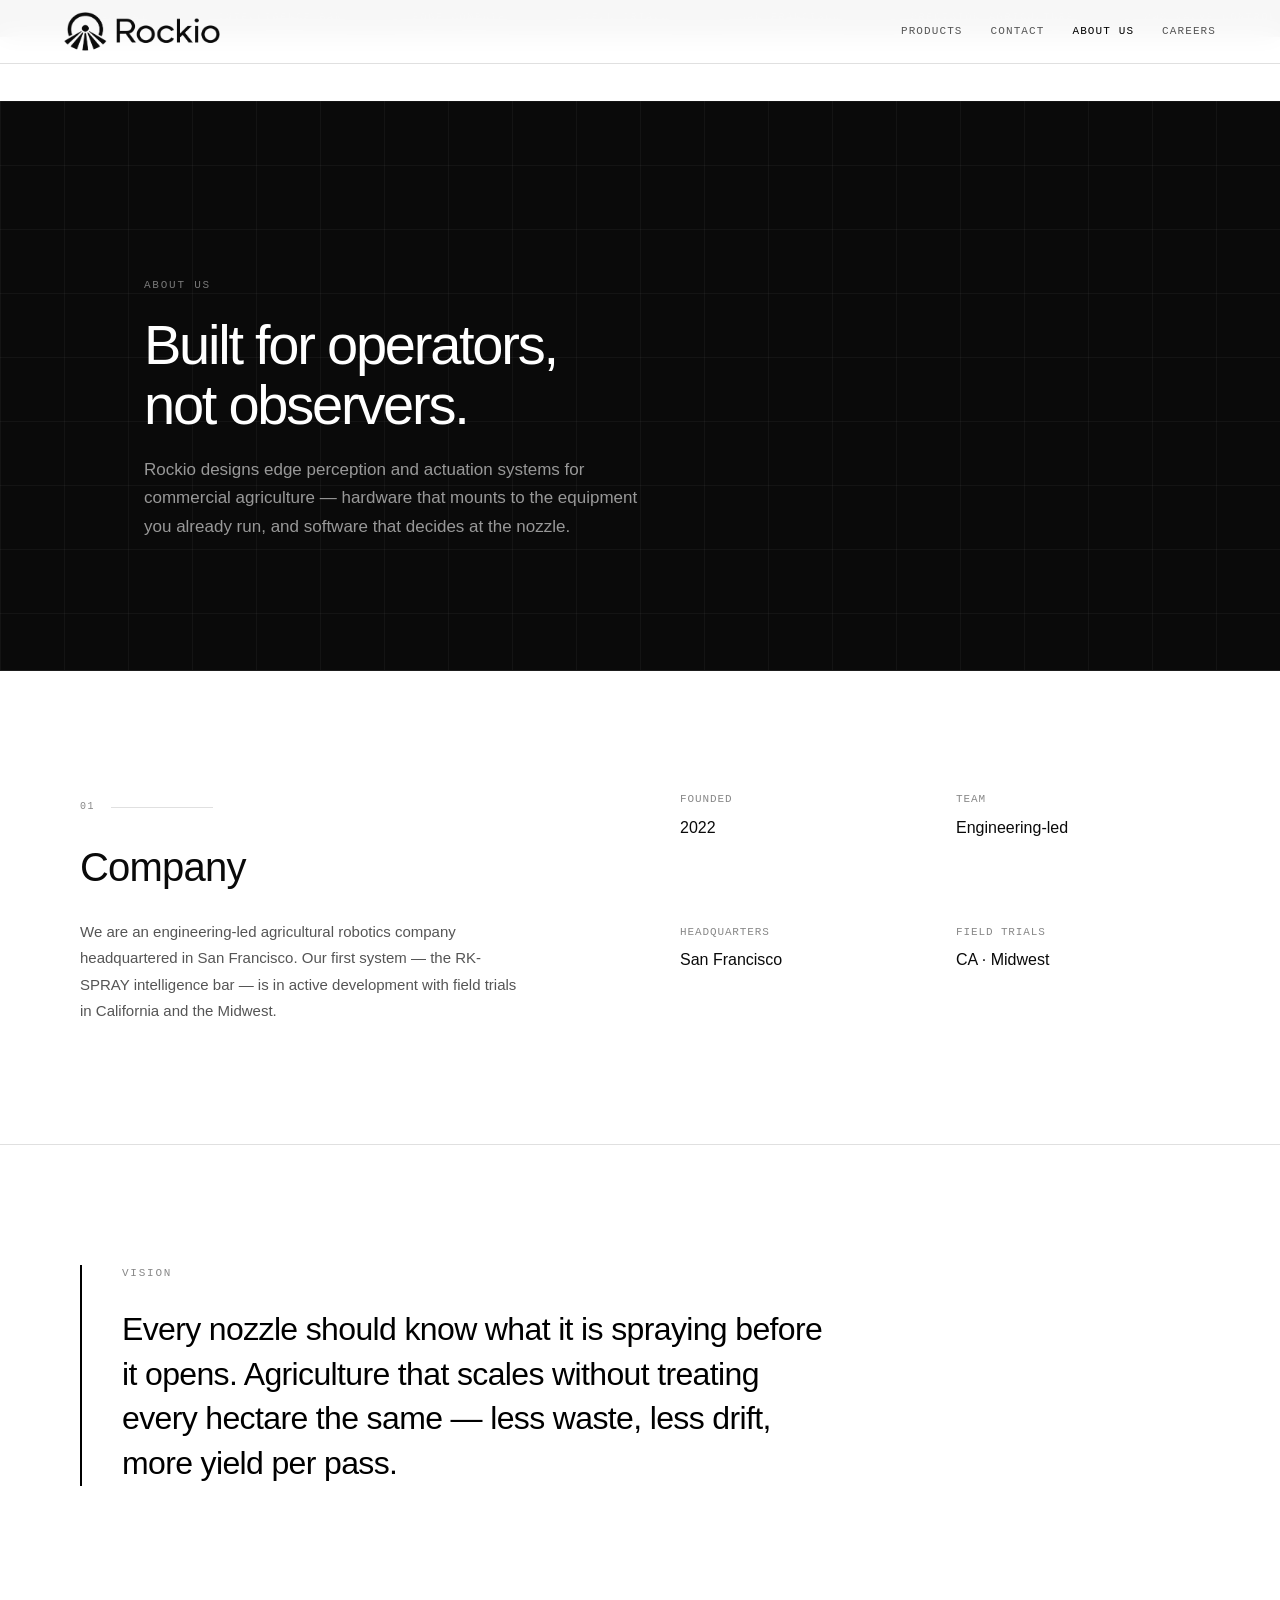
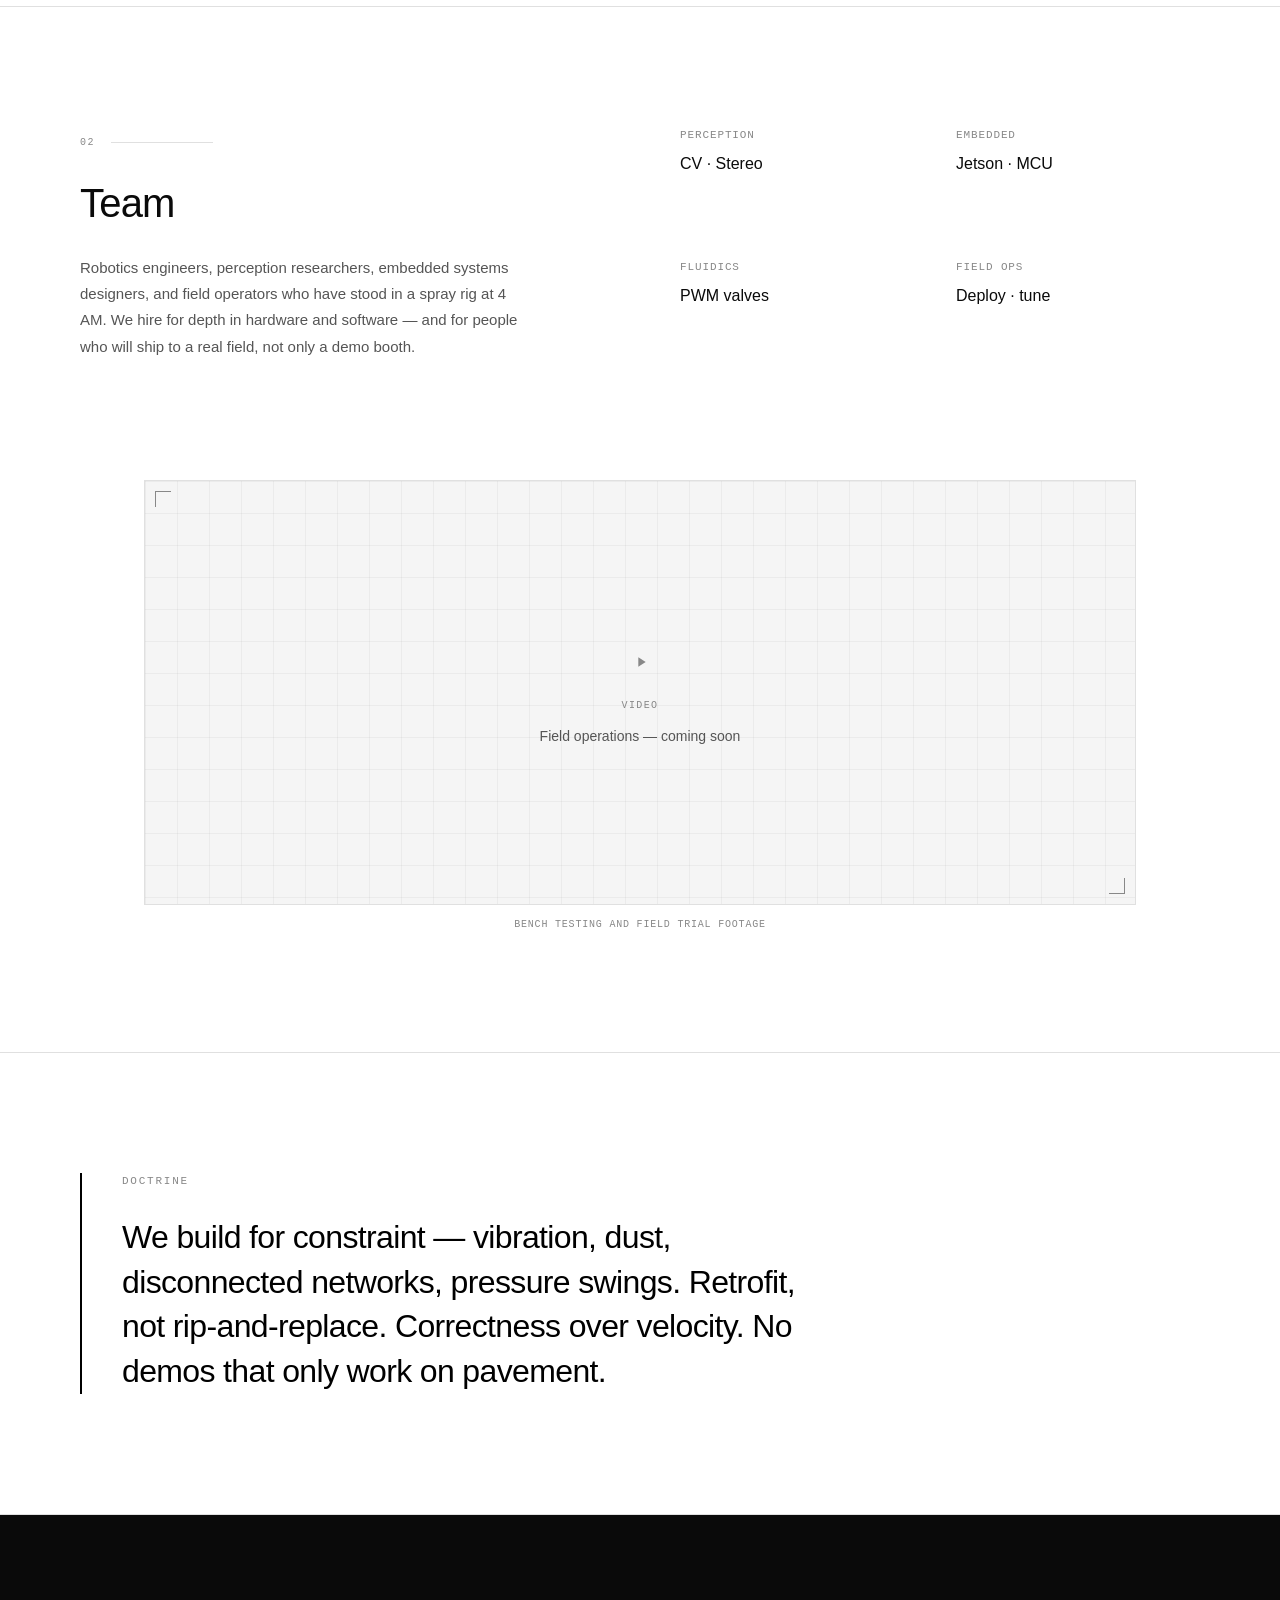
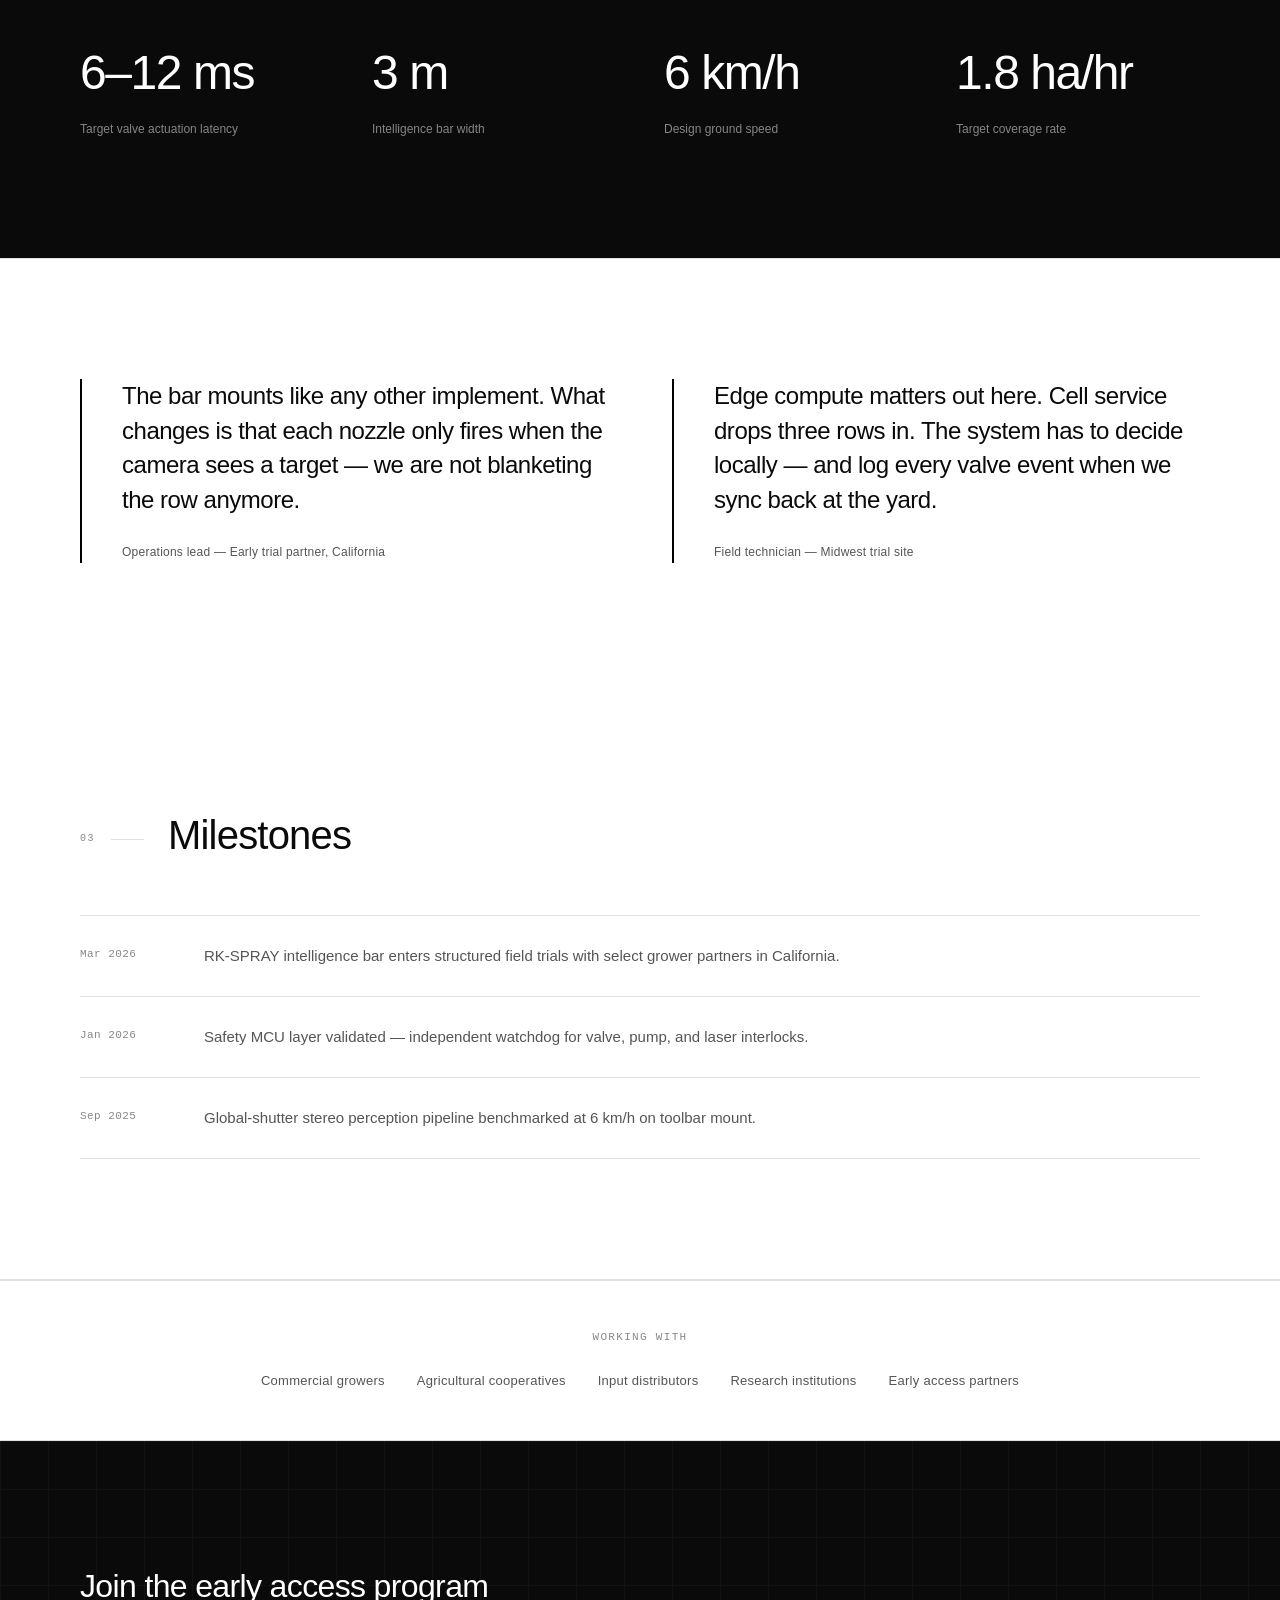
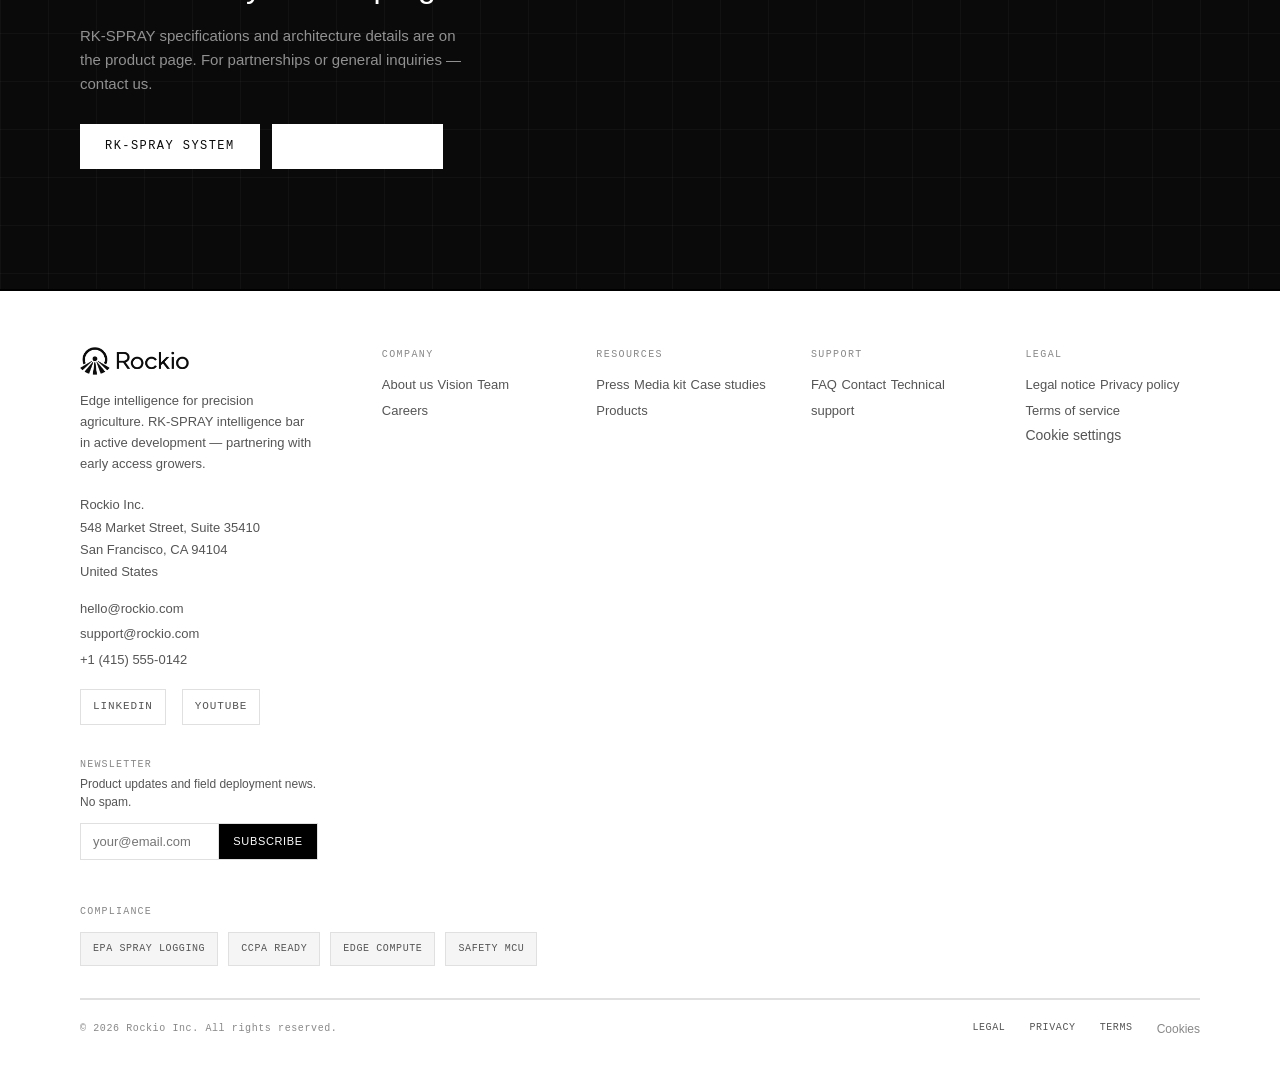
==== commit da6ccee9: "Complete site with RK-SPRAY intelligence bar narrative and defense-tech design. Split company and pr" ====
--- a/about.html
+++ b/about.html
@@ -4,8 +4,9 @@
   <meta charset="UTF-8">
   <meta name="viewport" content="width=device-width, initial-scale=1.0, viewport-fit=cover">
   <title>About us — Rockio</title>
-  <meta name="description" content="About Rockio — building robots for agriculture since 2022.">
+  <meta name="description" content="About Rockio — edge intelligence for precision agriculture. Engineering-led, field-tested, San Francisco.">
   <link rel="stylesheet" href="styles.css">
+  <link rel="stylesheet" href="video-slot.css">
   <link rel="stylesheet" href="authority.css">
 </head>
 <body data-page="about">
@@ -39,10 +40,12 @@
 
   <main class="page">
 
-    <section class="page-hero">
-      <p class="page-label">About us</p>
-      <h1>Built for operators, not observers.</h1>
-      <p class="page-lead">Rockio was founded to close the gap between agricultural technology and field reality. We are engineers, operators, and builders.</p>
+    <section class="page-hero page-hero--band">
+      <div class="page-hero-inner">
+        <p class="page-label">About us</p>
+        <h1>Built for operators,<br>not observers.</h1>
+        <p class="page-lead">Rockio designs edge perception and actuation systems for commercial agriculture — hardware that mounts to the equipment you already run, and software that decides at the nozzle.</p>
+      </div>
     </section>
 
     <section class="company">
@@ -50,7 +53,7 @@
         <div>
           <p class="section-index">01</p>
           <h2>Company</h2>
-          <p class="company-lead">We build robots that work in real fields — not demos, not lab conditions. Headquartered in San Francisco with field operations across three continents.</p>
+          <p class="company-lead">We are an engineering-led agricultural robotics company headquartered in San Francisco. Our first system — the RK-SPRAY intelligence bar — is in active development with field trials in California and the Midwest.</p>
         </div>
         <div class="company-facts">
           <div class="fact">
@@ -59,15 +62,15 @@
           </div>
           <div class="fact">
             <p class="fact-label">Team</p>
-            <p class="fact-value">120+</p>
+            <p class="fact-value">Engineering-led</p>
           </div>
           <div class="fact">
             <p class="fact-label">Headquarters</p>
             <p class="fact-value">San Francisco</p>
           </div>
           <div class="fact">
-            <p class="fact-label">Field offices</p>
-            <p class="fact-value">Austin · London · Tokyo</p>
+            <p class="fact-label">Field trials</p>
+            <p class="fact-value">CA · Midwest</p>
           </div>
         </div>
       </div>
@@ -76,7 +79,7 @@
     <section class="doctrine" id="vision">
       <div class="doctrine-inner">
         <p class="doctrine-label">Vision</p>
-        <p class="doctrine-text">Autonomous machines that treat every hectare with precision — less waste, less labor, more yield. Agriculture that scales without compromising the field.</p>
+        <p class="doctrine-text">Every nozzle should know what it is spraying before it opens. Agriculture that scales without treating every hectare the same — less waste, less drift, more yield per pass.</p>
       </div>
     </section>
 
@@ -85,52 +88,69 @@
         <div>
           <p class="section-index">02</p>
           <h2>Team</h2>
-          <p class="company-lead">Engineers from robotics, autonomy, and agriculture. Operators who have deployed in the field. Based in San Francisco with teams in Austin, London, and Tokyo.</p>
+          <p class="company-lead">Robotics engineers, perception researchers, embedded systems designers, and field operators who have stood in a spray rig at 4 AM. We hire for depth in hardware and software — and for people who will ship to a real field, not only a demo booth.</p>
         </div>
         <div class="company-facts">
           <div class="fact">
-            <p class="fact-label">Engineering</p>
-            <p class="fact-value">60+</p>
+            <p class="fact-label">Perception</p>
+            <p class="fact-value">CV · Stereo</p>
+          </div>
+          <div class="fact">
+            <p class="fact-label">Embedded</p>
+            <p class="fact-value">Jetson · MCU</p>
+          </div>
+          <div class="fact">
+            <p class="fact-label">Fluidics</p>
+            <p class="fact-value">PWM valves</p>
           </div>
           <div class="fact">
             <p class="fact-label">Field ops</p>
-            <p class="fact-value">25+</p>
-          </div>
-          <div class="fact">
-            <p class="fact-label">Agronomy</p>
-            <p class="fact-value">12+</p>
-          </div>
-          <div class="fact">
-            <p class="fact-label">Total team</p>
-            <p class="fact-value">120+</p>
-          </div>
-        </div>
-      </div>
-    </section>
+            <p class="fact-value">Deploy · tune</p>
+          </div>
+        </div>
+      </div>
+    </section>
+
+    <figure class="video-slot video-slot-wide" style="padding: 0 var(--side-pad) var(--section-pad); max-width: var(--max-width); margin: 0 auto;">
+      <div class="video-slot-frame">
+        <video class="video-slot-player" controls playsinline preload="metadata" title="Rockio team and field operations">
+          <!-- <source src="videos/about-field.mp4" type="video/mp4"> -->
+        </video>
+        <div class="video-slot-placeholder">
+          <div class="video-slot-icon" aria-hidden="true">
+            <svg viewBox="0 0 24 24" fill="currentColor" aria-hidden="true"><path d="M8 5v14l11-7z"/></svg>
+          </div>
+          <span class="video-slot-label">Video</span>
+          <p class="video-slot-title">Field operations — coming soon</p>
+        </div>
+      </div>
+      <figcaption class="video-slot-caption">Bench testing and field trial footage</figcaption>
+    </figure>
 
     <section class="doctrine">
       <div class="doctrine-inner">
         <p class="doctrine-label">Doctrine</p>
-        <p class="doctrine-text">We build for operators, not observers. Systems that work in remote fields, disconnected networks, and under constraint. No demos. No drift.</p>
-      </div>
-    </section>
-    <section class="metrics">
+        <p class="doctrine-text">We build for constraint — vibration, dust, disconnected networks, pressure swings. Retrofit, not rip-and-replace. Correctness over velocity. No demos that only work on pavement.</p>
+      </div>
+    </section>
+
+    <section class="metrics metrics--dev">
       <div class="metrics-grid">
         <div class="metric">
-          <p class="metric-value">99.99%</p>
-          <p class="metric-label">Fleet uptime across deployed robots</p>
-        </div>
-        <div class="metric">
-          <p class="metric-value">40+</p>
-          <p class="metric-label">Active field deployments</p>
-        </div>
-        <div class="metric">
-          <p class="metric-value">14</p>
-          <p class="metric-label">Countries with operations</p>
-        </div>
-        <div class="metric">
-          <p class="metric-value">2M+</p>
-          <p class="metric-label">Hectares covered to date</p>
+          <p class="metric-value">6–12 ms</p>
+          <p class="metric-label">Target valve actuation latency</p>
+        </div>
+        <div class="metric">
+          <p class="metric-value">3 m</p>
+          <p class="metric-label">Intelligence bar width</p>
+        </div>
+        <div class="metric">
+          <p class="metric-value">6 km/h</p>
+          <p class="metric-label">Design ground speed</p>
+        </div>
+        <div class="metric">
+          <p class="metric-value">1.8 ha/hr</p>
+          <p class="metric-label">Target coverage rate</p>
         </div>
       </div>
     </section>
@@ -138,12 +158,12 @@
     <section class="quotes">
       <div class="quotes-grid">
         <blockquote>
-          <p>Rockio's spray drones cut our chemical costs by a third. More importantly, the coverage data gives us proof for every application.</p>
-          <cite>Operations Director — Commercial grower, California</cite>
+          <p>The bar mounts like any other implement. What changes is that each nozzle only fires when the camera sees a target — we are not blanketing the row anymore.</p>
+          <cite>Operations lead — Early trial partner, California</cite>
         </blockquote>
         <blockquote>
-          <p>We deployed across twelve sites in six weeks. The robots run when the network does not. That is the entire point.</p>
-          <cite>Head of Agronomy — Multi-site operator</cite>
+          <p>Edge compute matters out here. Cell service drops three rows in. The system has to decide locally — and log every valve event when we sync back at the yard.</p>
+          <cite>Field technician — Midwest trial site</cite>
         </blockquote>
       </div>
     </section>
@@ -151,20 +171,20 @@
     <section class="brief">
       <div class="brief-header">
         <p class="section-index">03</p>
-        <h2>Brief</h2>
+        <h2>Milestones</h2>
       </div>
       <ul class="brief-list">
         <li>
           <time datetime="2026-03">Mar 2026</time>
-          <p>RK-SPRAY deployed to 40+ commercial farms across North America and Europe.</p>
+          <p>RK-SPRAY intelligence bar enters structured field trials with select grower partners in California.</p>
         </li>
         <li>
           <time datetime="2026-01">Jan 2026</time>
-          <p>Series B closed. Expansion into APAC agricultural markets announced.</p>
+          <p>Safety MCU layer validated — independent watchdog for valve, pump, and laser interlocks.</p>
         </li>
         <li>
           <time datetime="2025-09">Sep 2025</time>
-          <p>Rockio achieves SOC 2 Type II certification across all production environments.</p>
+          <p>Global-shutter stereo perception pipeline benchmarked at 6 km/h on toolbar mount.</p>
         </li>
       </ul>
     </section>
@@ -176,8 +196,19 @@
         <li>Agricultural cooperatives</li>
         <li>Input distributors</li>
         <li>Research institutions</li>
-        <li>Government programs</li>
+        <li>Early access partners</li>
       </ul>
+    </section>
+
+    <section class="page-cta">
+      <div class="page-cta-inner">
+        <h2>Join the early access program</h2>
+        <p>RK-SPRAY specifications and architecture details are on the product page. For partnerships or general inquiries — contact us.</p>
+        <div style="display: flex; flex-wrap: wrap; gap: 12px; margin-top: 8px;">
+          <a href="rk-spray.html" class="cta">RK-SPRAY system</a>
+          <a href="contact.html" class="cta-secondary">Contact Rockio</a>
+        </div>
+      </div>
     </section>
 
   </main>
--- a/styles.css
+++ b/styles.css
@@ -390,7 +390,7 @@
   margin: 0;
 }
 
-.hero-visual .field-anim {
+.hero-visual .video-slot-frame {
   border: 1px solid var(--gray-200);
 }
 
@@ -3440,11 +3440,11 @@
   margin: 0;
 }
 
-.home-flagship-visual .field-anim {
+.home-flagship-visual .video-slot-frame {
   border: 1px solid var(--gray-200);
 }
 
-.product-hero-visual .field-anim {
+.product-hero-visual .video-slot-frame {
   border: 1px solid var(--border-dark);
 }
 
@@ -3590,7 +3590,7 @@
     margin-right: calc(var(--side-pad) * -1);
   }
 
-  .hero-visual .field-anim {
+  .hero-visual .video-slot-frame {
     border-left: none;
     border-right: none;
     border-radius: 0;
--- a/video-slot.css
+++ b/video-slot.css
@@ -0,0 +1,166 @@
+/* Video placeholder slots — fill src later */
+
+.video-slot {
+  margin: 0;
+  width: 100%;
+}
+
+.video-slot-frame {
+  position: relative;
+  width: 100%;
+  aspect-ratio: 16 / 10;
+  background: var(--gray-100);
+  border: 1px solid var(--gray-200);
+  overflow: hidden;
+}
+
+.video-slot-dark .video-slot-frame {
+  background: #0a0a0a;
+  border-color: var(--border-dark);
+}
+
+.video-slot-player {
+  position: absolute;
+  inset: 0;
+  width: 100%;
+  height: 100%;
+  object-fit: cover;
+  display: block;
+  z-index: 2;
+}
+
+.video-slot-player:not([src]):not(:has(source[src])) {
+  opacity: 0;
+  pointer-events: none;
+}
+
+.video-slot-frame.has-video {
+  background: var(--black);
+}
+
+.video-slot-frame.has-video .video-slot-placeholder {
+  opacity: 0;
+  visibility: hidden;
+}
+
+.video-slot-placeholder {
+  position: absolute;
+  inset: 0;
+  display: flex;
+  flex-direction: column;
+  align-items: center;
+  justify-content: center;
+  gap: 12px;
+  padding: 24px;
+  text-align: center;
+  transition: opacity 0.3s ease, visibility 0.3s ease;
+  background-image:
+    linear-gradient(rgba(0, 0, 0, 0.04) 1px, transparent 1px),
+    linear-gradient(90deg, rgba(0, 0, 0, 0.04) 1px, transparent 1px);
+  background-size: 32px 32px;
+}
+
+.video-slot-dark .video-slot-placeholder {
+  background-image:
+    linear-gradient(rgba(255, 255, 255, 0.04) 1px, transparent 1px),
+    linear-gradient(90deg, rgba(255, 255, 255, 0.04) 1px, transparent 1px);
+}
+
+.video-slot-placeholder::before,
+.video-slot-placeholder::after {
+  content: "";
+  position: absolute;
+  width: 16px;
+  height: 16px;
+  pointer-events: none;
+}
+
+.video-slot-placeholder::before {
+  top: 10px;
+  left: 10px;
+  border-top: 1px solid var(--gray-400);
+  border-left: 1px solid var(--gray-400);
+}
+
+.video-slot-placeholder::after {
+  bottom: 10px;
+  right: 10px;
+  border-bottom: 1px solid var(--gray-400);
+  border-right: 1px solid var(--gray-400);
+}
+
+.video-slot-dark .video-slot-placeholder::before,
+.video-slot-dark .video-slot-placeholder::after {
+  border-color: rgba(255, 255, 255, 0.35);
+}
+
+.video-slot-icon {
+  width: 48px;
+  height: 48px;
+  border: 1px solid var(--gray-300);
+  border-radius: 50%;
+  display: flex;
+  align-items: center;
+  justify-content: center;
+  color: var(--gray-400);
+}
+
+.video-slot-dark .video-slot-icon {
+  border-color: rgba(255, 255, 255, 0.2);
+  color: rgba(255, 255, 255, 0.4);
+}
+
+.video-slot-icon svg {
+  width: 16px;
+  height: 16px;
+  margin-left: 2px;
+}
+
+.video-slot-label {
+  font-family: var(--font-mono);
+  font-size: 0.625rem;
+  letter-spacing: 0.14em;
+  text-transform: uppercase;
+  color: var(--gray-400);
+}
+
+.video-slot-dark .video-slot-label {
+  color: rgba(255, 255, 255, 0.45);
+}
+
+.video-slot-title {
+  font-size: 0.875rem;
+  color: var(--gray-600);
+  max-width: 28ch;
+  line-height: 1.5;
+}
+
+.video-slot-dark .video-slot-title {
+  color: rgba(255, 255, 255, 0.5);
+}
+
+.video-slot-caption {
+  font-family: var(--font-mono);
+  font-size: 0.625rem;
+  letter-spacing: 0.08em;
+  text-transform: uppercase;
+  color: var(--gray-400);
+  text-align: center;
+  margin-top: 12px;
+  line-height: 1.5;
+}
+
+.video-slot-dark + .video-slot-caption,
+.product-hero-visual .video-slot-caption {
+  color: rgba(255, 255, 255, 0.4);
+}
+
+.video-slot-wide .video-slot-frame {
+  aspect-ratio: 21 / 9;
+}
+
+@media (max-width: 768px) {
+  .video-slot-frame {
+    aspect-ratio: 16 / 9;
+  }
+}
--- a/authority.css
+++ b/authority.css
@@ -180,55 +180,18 @@
   font-size: 0.6875rem;
 }
 
-/* Schematic frame on hero animation */
-.hero-visual .field-anim {
+/* Schematic frame on hero video */
+.hero-visual .video-slot-frame,
+.home-flagship-visual .video-slot-frame {
   border: 1px solid var(--ink);
-  background: var(--gray-100);
-  box-shadow: 0 0 0 1px rgba(0, 0, 0, 0.04);
-}
-
-.hero-visual .field-anim::before,
-.hero-visual .field-anim::after,
-.home-flagship-visual .field-anim::before,
-.home-flagship-visual .field-anim::after,
-.product-hero-visual .field-anim::before,
-.product-hero-visual .field-anim::after {
-  content: "";
-  position: absolute;
-  width: 14px;
-  height: 14px;
-  z-index: 6;
-  pointer-events: none;
-}
-
-.hero-visual .field-anim::before,
-.home-flagship-visual .field-anim::before,
-.product-hero-visual .field-anim::before {
-  top: 8px;
-  left: 8px;
-  border-top: 1px solid var(--ink);
-  border-left: 1px solid var(--ink);
-}
-
-.hero-visual .field-anim::after,
-.home-flagship-visual .field-anim::after,
-.product-hero-visual .field-anim::after {
-  bottom: 8px;
-  right: 8px;
-  border-bottom: 1px solid var(--ink);
-  border-right: 1px solid var(--ink);
-}
-
-.product-hero-visual .field-anim::before {
-  border-color: rgba(255, 255, 255, 0.5);
-}
-
-.product-hero-visual .field-anim::after {
-  border-color: rgba(255, 255, 255, 0.5);
-}
-
-.hero-visual .field-anim-caption,
-.home-flagship-visual .field-anim-caption {
+}
+
+.product-hero-visual .video-slot-frame {
+  border: 1px solid var(--border-dark);
+}
+
+.hero-visual .video-slot-caption,
+.home-flagship-visual .video-slot-caption {
   font-family: var(--font-mono);
   font-size: 0.625rem;
   letter-spacing: 0.08em;
@@ -254,6 +217,7 @@
 }
 
 .ticker-mobile {
+  display: none;
   background: var(--ink-soft);
   border-top-color: var(--ink);
   border-bottom-color: var(--ink);
@@ -264,10 +228,25 @@
   font-family: var(--font-mono);
   font-size: 0.6875rem;
   letter-spacing: 0.04em;
+  padding-left: 16px;
+  position: relative;
+  line-height: 1.5;
 }
 
 .ticker-mobile li::before {
+  content: "—";
+  position: absolute;
+  left: 0;
   color: rgba(255, 255, 255, 0.25);
+}
+
+.ticker-mobile ul {
+  list-style: none;
+  display: flex;
+  flex-direction: column;
+  gap: 12px;
+  padding: 20px var(--side-pad);
+  margin: 0;
 }
 
 /* ── Section numbering — dossier index ── */
@@ -277,6 +256,18 @@
 .domains.readable-section,
 .stat-simple-dark-wrap {
   position: relative;
+}
+
+.readable-section {
+  padding: clamp(48px, 10vw, 96px) var(--side-pad);
+}
+
+.readable-lead {
+  font-size: clamp(1rem, 2.5vw, 1.125rem);
+  color: var(--gray-600);
+  line-height: 1.75;
+  max-width: 36rem;
+  margin-bottom: 0;
 }
 
 .section-index {
@@ -301,13 +292,12 @@
 }
 
 .readable-section h2 {
+  font-size: clamp(1.625rem, 5vw, 2.25rem);
   letter-spacing: -0.03em;
   font-weight: 400;
+  line-height: 1.2;
+  margin-bottom: 16px;
   max-width: 24ch;
-}
-
-.readable-lead {
-  max-width: 36rem;
 }
 
 /* ── Intel brief box ── */
@@ -342,34 +332,6 @@
   color: var(--ink);
 }
 
-/* ── Compare — controlled vs status quo ── */
-
-.compare-anim-panel {
-  border: var(--rule);
-}
-
-.compare-anim-old {
-  opacity: 0.85;
-}
-
-.compare-anim-new {
-  border: 2px solid var(--ink);
-  box-shadow: 0 8px 32px rgba(0, 0, 0, 0.06);
-}
-
-.compare-anim-panel > p {
-  font-family: var(--font-mono);
-  font-size: 0.625rem;
-  letter-spacing: 0.08em;
-  text-transform: uppercase;
-  font-weight: 500;
-}
-
-.compare-anim-new > p {
-  color: var(--ink);
-  background: var(--white);
-}
-
 /* ── Step list — procedure manual ── */
 
 .readable-list {
@@ -485,7 +447,7 @@
   letter-spacing: -0.04em;
 }
 
-.home-flagship-visual .field-anim {
+.home-flagship-visual .video-slot-frame {
   border: 1px solid var(--ink);
 }
 
@@ -636,7 +598,7 @@
   letter-spacing: -0.03em;
 }
 
-.product-hero-visual .field-anim {
+.product-hero-visual .video-slot-frame {
   border-color: rgba(255, 255, 255, 0.2);
 }
 
@@ -698,6 +660,283 @@
 
 .page-cta {
   background: var(--ink);
+  border-top: none;
+  position: relative;
+  overflow: hidden;
+}
+
+.page-cta::before {
+  content: '';
+  position: absolute;
+  inset: 0;
+  background-image:
+    linear-gradient(rgba(255, 255, 255, 0.03) 1px, transparent 1px),
+    linear-gradient(90deg, rgba(255, 255, 255, 0.03) 1px, transparent 1px);
+  background-size: 48px 48px;
+  pointer-events: none;
+}
+
+.page-cta-inner {
+  position: relative;
+}
+
+.page-cta h2 {
+  color: #fff;
+}
+
+.page-cta p {
+  color: rgba(255, 255, 255, 0.55);
+}
+
+.page-cta .cta {
+  background: #fff;
+  color: var(--ink);
+  border-color: #fff;
+}
+
+.page-cta .cta:hover {
+  background: rgba(255, 255, 255, 0.9);
+}
+
+.page-cta .cta-secondary {
+  border-color: rgba(255, 255, 255, 0.35);
+  color: #fff;
+}
+
+.page-cta .cta-secondary:hover {
+  border-color: #fff;
+  background: rgba(255, 255, 255, 0.06);
+}
+
+/* ── Inner page hero band ── */
+
+.page-hero {
+  position: relative;
+  overflow: hidden;
+}
+
+.page-hero::before {
+  content: '';
+  position: absolute;
+  inset: 0;
+  background-image:
+    linear-gradient(var(--gray-100) 1px, transparent 1px),
+    linear-gradient(90deg, var(--gray-100) 1px, transparent 1px);
+  background-size: 64px 64px;
+  opacity: 0.65;
+  pointer-events: none;
+}
+
+.page-hero-inner {
+  position: relative;
+  max-width: var(--max-width);
+  margin: 0 auto;
+}
+
+.page-hero--band {
+  background: var(--ink);
+  border-bottom: 1px solid rgba(255, 255, 255, 0.08);
+  max-width: none;
+  margin: 0;
+  padding-left: 0;
+  padding-right: 0;
+  border-bottom-color: rgba(255, 255, 255, 0.08);
+}
+
+.page-hero--band .page-hero-inner {
+  padding: clamp(48px, 8vw, 88px) var(--side-pad) clamp(40px, 6vw, 64px);
+}
+
+.page-hero--band.page-hero-compact .page-hero-inner {
+  padding-bottom: clamp(32px, 5vw, 48px);
+}
+
+.page-hero--band::before {
+  background-image:
+    linear-gradient(rgba(255, 255, 255, 0.04) 1px, transparent 1px),
+    linear-gradient(90deg, rgba(255, 255, 255, 0.04) 1px, transparent 1px);
+  opacity: 1;
+}
+
+.page-hero--band .page-label {
+  color: rgba(255, 255, 255, 0.45);
+}
+
+.page-hero--band h1 {
+  color: #fff;
+}
+
+.page-hero--band .page-lead {
+  color: rgba(255, 255, 255, 0.58);
+}
+
+.inner-band {
+  background: var(--ink);
+  border-bottom: 1px solid rgba(255, 255, 255, 0.08);
+  overflow: hidden;
+  white-space: nowrap;
+}
+
+.inner-band-track {
+  display: inline-flex;
+  gap: 48px;
+  padding: 10px var(--side-pad);
+  font-family: var(--font-mono);
+  font-size: 0.625rem;
+  letter-spacing: 0.18em;
+  text-transform: uppercase;
+  color: rgba(255, 255, 255, 0.38);
+  animation: inner-band-scroll 40s linear infinite;
+}
+
+.inner-band-track span::before {
+  content: '◆';
+  margin-right: 12px;
+  opacity: 0.5;
+}
+
+@keyframes inner-band-scroll {
+  from { transform: translateX(0); }
+  to { transform: translateX(-50%); }
+}
+
+/* ── Platform pillars ── */
+
+.platform-stack {
+  padding: var(--section-pad) var(--side-pad);
+  border-top: 1px solid var(--gray-200);
+}
+
+.platform-stack-header {
+  max-width: var(--max-width);
+  margin: 0 auto 48px;
+}
+
+.platform-grid {
+  max-width: var(--max-width);
+  margin: 0 auto;
+  display: grid;
+  grid-template-columns: repeat(4, 1fr);
+  gap: 1px;
+  background: var(--gray-200);
+  border: 1px solid var(--gray-200);
+}
+
+.platform-cell {
+  background: var(--white);
+  padding: 32px 28px;
+}
+
+.platform-code {
+  font-family: var(--font-mono);
+  font-size: 0.625rem;
+  letter-spacing: 0.14em;
+  color: var(--gray-500);
+  margin-bottom: 16px;
+}
+
+.platform-cell h3 {
+  font-size: 0.9375rem;
+  font-weight: 500;
+  margin-bottom: 10px;
+  letter-spacing: -0.01em;
+}
+
+.platform-cell p {
+  font-size: 0.8125rem;
+  line-height: 1.65;
+  color: var(--gray-600);
+}
+
+/* ── Contact channels ── */
+
+.contact-channels {
+  max-width: var(--max-width);
+  margin: 0 auto;
+  padding: 0 var(--side-pad) var(--section-pad);
+  display: grid;
+  grid-template-columns: repeat(3, 1fr);
+  gap: 1px;
+  background: var(--gray-200);
+  border: 1px solid var(--gray-200);
+}
+
+.contact-channel {
+  background: var(--white);
+  padding: 28px 24px;
+}
+
+.contact-channel-label {
+  font-family: var(--font-mono);
+  font-size: 0.625rem;
+  letter-spacing: 0.14em;
+  text-transform: uppercase;
+  color: var(--gray-500);
+  margin-bottom: 10px;
+}
+
+.contact-channel h3 {
+  font-size: 1rem;
+  font-weight: 500;
+  margin-bottom: 8px;
+}
+
+.contact-channel p {
+  font-size: 0.8125rem;
+  color: var(--gray-600);
+  line-height: 1.6;
+  margin-bottom: 12px;
+}
+
+.contact-channel a {
+  font-family: var(--font-mono);
+  font-size: 0.75rem;
+  letter-spacing: 0.04em;
+}
+
+/* ── FAQ polish ── */
+
+.faq-list {
+  max-width: var(--max-width);
+  margin: 0 auto;
+  padding: 0 var(--side-pad) var(--section-pad);
+}
+
+.faq-item summary {
+  font-family: var(--font-mono);
+  font-size: 0.8125rem;
+  letter-spacing: 0.02em;
+}
+
+/* ── Legal polish ── */
+
+.legal-content {
+  position: relative;
+  border-left: 2px solid var(--ink);
+  margin-left: var(--side-pad);
+  padding-left: 28px;
+}
+
+.legal-content h2 {
+  font-family: var(--font-mono);
+  font-size: 0.6875rem;
+  letter-spacing: 0.14em;
+  text-transform: uppercase;
+}
+
+/* ── Metrics — development stage ── */
+
+.metrics--dev {
+  background: var(--ink);
+  color: #fff;
+}
+
+.metrics--dev .metric-value {
+  color: #fff;
+}
+
+.metrics--dev .metric-label {
+  color: rgba(255, 255, 255, 0.5);
 }
 
 /* ── Mobile adjustments ── */
@@ -716,8 +955,29 @@
     width: 32px;
   }
 
-  .compare-anim-new {
-    box-shadow: none;
+  .ticker {
+    display: none;
+  }
+
+  .ticker-mobile {
+    display: block;
+  }
+
+  .readable-lead {
+    font-size: 1.0625rem;
+    line-height: 1.8;
+  }
+
+  .platform-grid {
+    grid-template-columns: 1fr;
+  }
+
+  .contact-channels {
+    grid-template-columns: 1fr;
+  }
+
+  .inner-band-track {
+    animation: none;
   }
 }
 
@@ -727,4 +987,8 @@
   .stat-simple-item.reveal {
     transition-delay: 0ms !important;
   }
-}
+
+  .inner-band-track {
+    animation: none;
+  }
+}
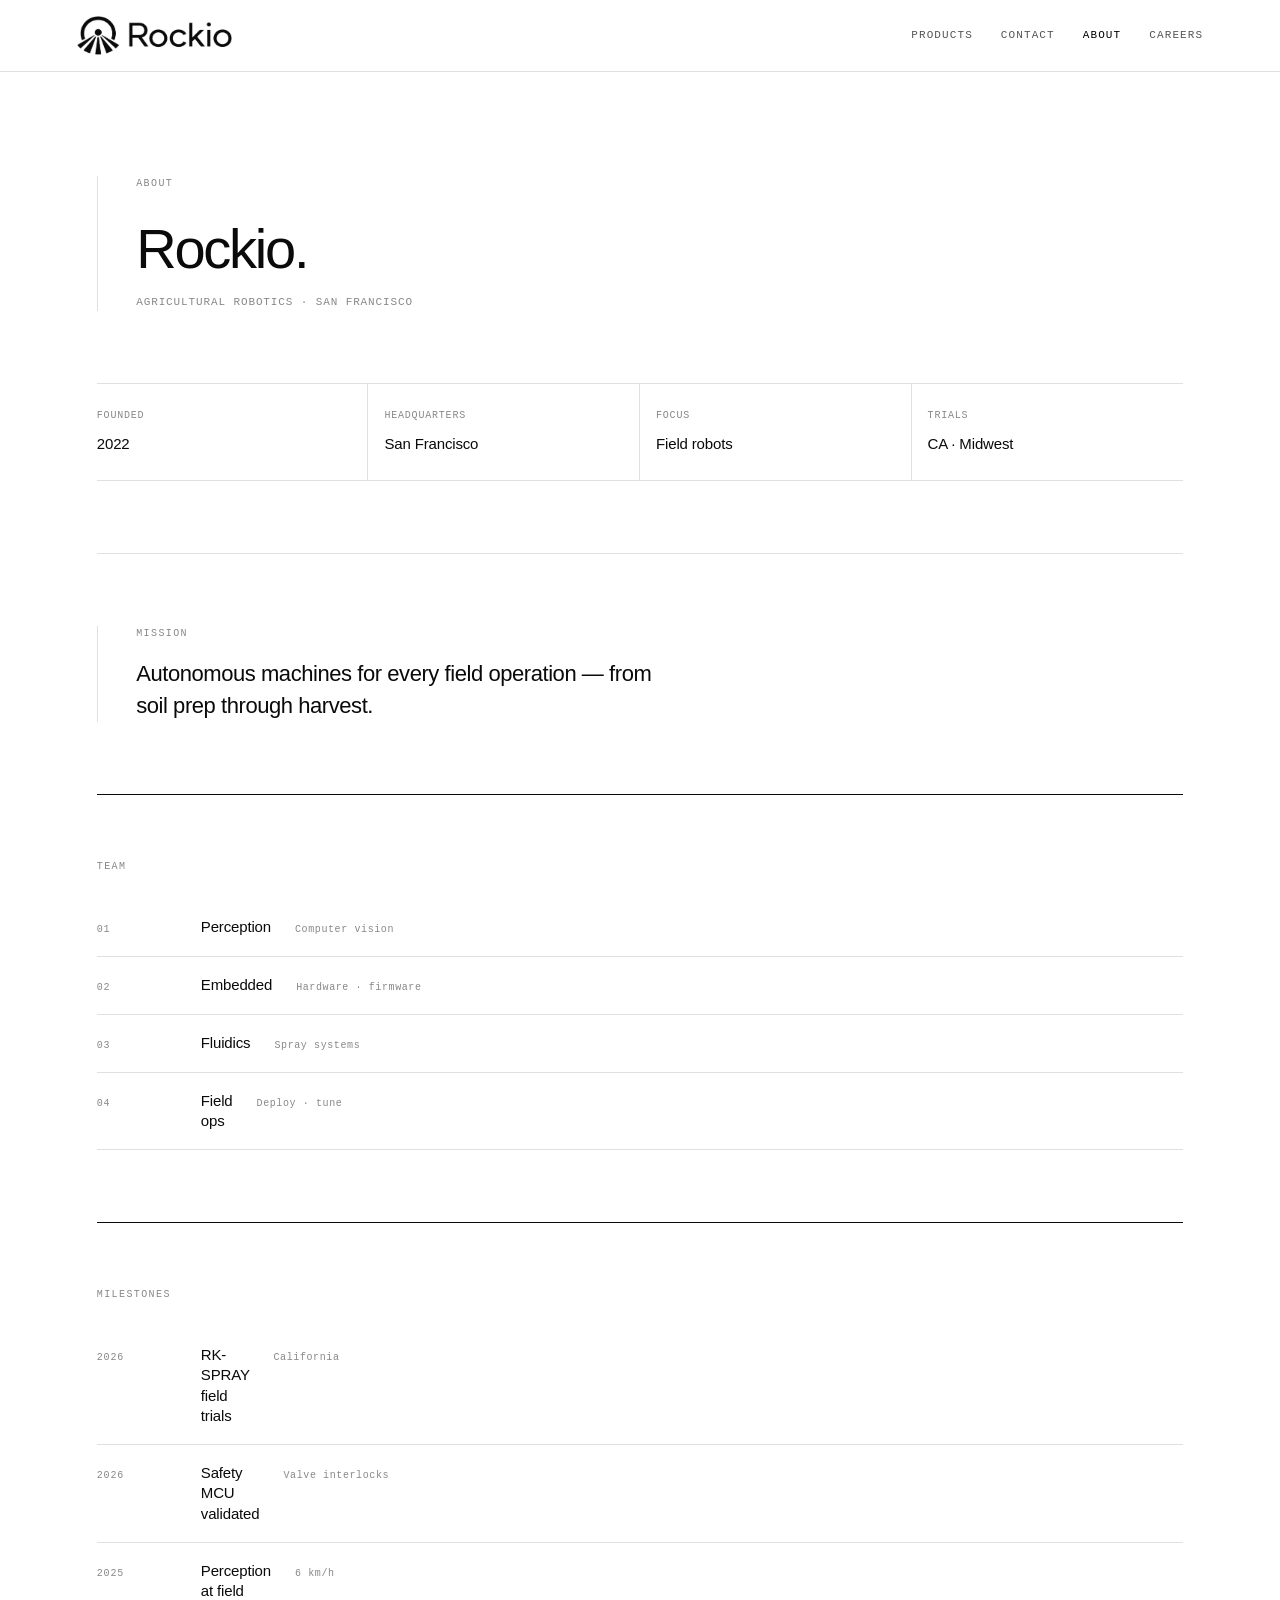
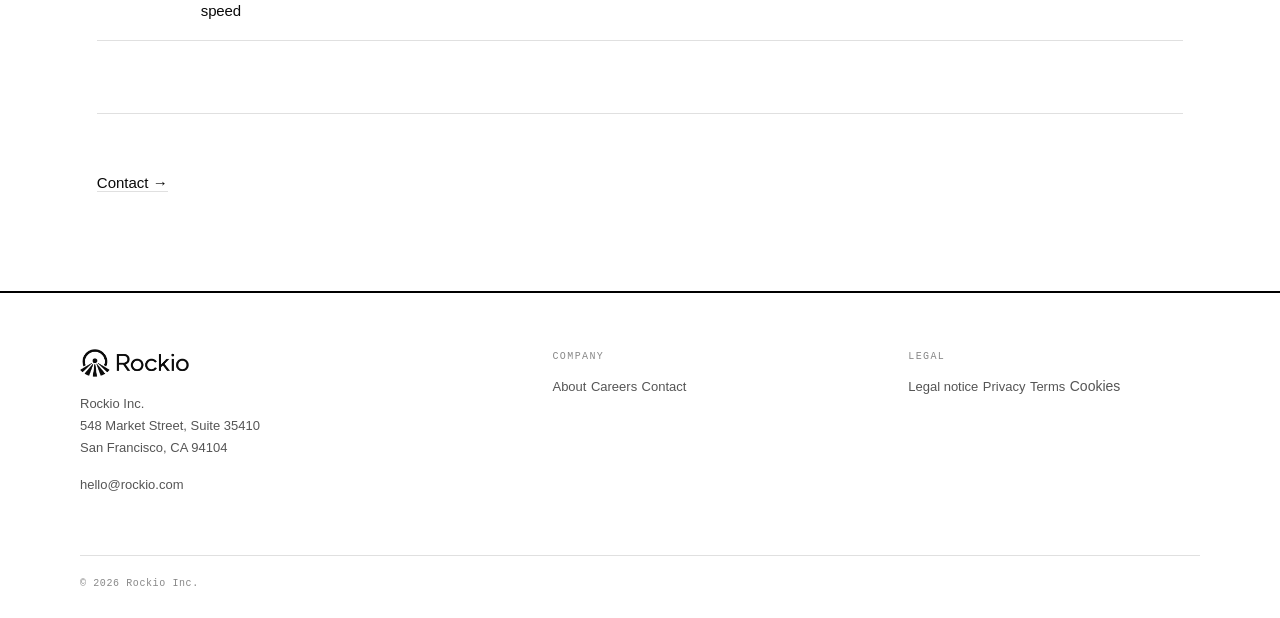
==== commit 65e2027b: "Rebuild Products, Contact, About, and Careers in institutional style. Unified page layout with minim" ====
--- a/about.html
+++ b/about.html
@@ -3,10 +3,9 @@
 <head>
   <meta charset="UTF-8">
   <meta name="viewport" content="width=device-width, initial-scale=1.0, viewport-fit=cover">
-  <title>About us — Rockio</title>
-  <meta name="description" content="About Rockio — edge intelligence for precision agriculture. Engineering-led, field-tested, San Francisco.">
+  <title>About — Rockio</title>
+  <meta name="description" content="Rockio — agricultural robotics company based in San Francisco.">
   <link rel="stylesheet" href="styles.css">
-  <link rel="stylesheet" href="video-slot.css">
   <link rel="stylesheet" href="authority.css">
 </head>
 <body data-page="about">
@@ -19,7 +18,7 @@
       <div class="site-nav-links">
         <a href="products.html">Products</a>
         <a href="contact.html">Contact</a>
-        <a href="about.html">About us</a>
+        <a href="about.html">About</a>
         <a href="careers.html">Careers</a>
       </div>
     </nav>
@@ -33,184 +32,113 @@
     <nav aria-label="Mobile">
       <a href="products.html">Products</a>
       <a href="contact.html">Contact</a>
-      <a href="about.html">About us</a>
+      <a href="about.html">About</a>
       <a href="careers.html">Careers</a>
     </nav>
   </div>
 
-  <main class="page">
+  <main class="site-page">
+    <div class="page-shell">
 
-    <section class="page-hero page-hero--band">
-      <div class="page-hero-inner">
-        <p class="page-label">About us</p>
-        <h1>Built for operators,<br>not observers.</h1>
-        <p class="page-lead">Rockio designs edge perception and actuation systems for commercial agriculture — hardware that mounts to the equipment you already run, and software that decides at the nozzle.</p>
-      </div>
-    </section>
-
-    <section class="company">
-      <div class="company-grid">
-        <div>
-          <p class="section-index">01</p>
-          <h2>Company</h2>
-          <p class="company-lead">We are an engineering-led agricultural robotics company headquartered in San Francisco. Our first system — the RK-SPRAY intelligence bar — is in active development with field trials in California and the Midwest.</p>
-        </div>
-        <div class="company-facts">
-          <div class="fact">
-            <p class="fact-label">Founded</p>
-            <p class="fact-value">2022</p>
+      <section class="page-intro">
+        <header class="farm-cycle-header page-intro-header">
+          <p class="farm-cycle-label">About</p>
+          <h1 class="farm-cycle-title">Rockio.</h1>
+          <p class="farm-cycle-lead">Agricultural robotics · San Francisco</p>
+        </header>
+        <div class="page-facts" aria-label="Company facts">
+          <div class="page-fact">
+            <p class="page-fact-label">Founded</p>
+            <p class="page-fact-value">2022</p>
           </div>
-          <div class="fact">
-            <p class="fact-label">Team</p>
-            <p class="fact-value">Engineering-led</p>
+          <div class="page-fact">
+            <p class="page-fact-label">Headquarters</p>
+            <p class="page-fact-value">San Francisco</p>
           </div>
-          <div class="fact">
-            <p class="fact-label">Headquarters</p>
-            <p class="fact-value">San Francisco</p>
+          <div class="page-fact">
+            <p class="page-fact-label">Focus</p>
+            <p class="page-fact-value">Field robots</p>
           </div>
-          <div class="fact">
-            <p class="fact-label">Field trials</p>
-            <p class="fact-value">CA · Midwest</p>
+          <div class="page-fact">
+            <p class="page-fact-label">Trials</p>
+            <p class="page-fact-value">CA · Midwest</p>
           </div>
         </div>
-      </div>
-    </section>
+      </section>
 
-    <section class="doctrine" id="vision">
-      <div class="doctrine-inner">
-        <p class="doctrine-label">Vision</p>
-        <p class="doctrine-text">Every nozzle should know what it is spraying before it opens. Agriculture that scales without treating every hectare the same — less waste, less drift, more yield per pass.</p>
-      </div>
-    </section>
+      <section class="page-doctrine">
+        <div class="page-doctrine-inner">
+          <p class="page-doctrine-label">Mission</p>
+          <p class="page-doctrine-text">Autonomous machines for every field operation — from soil prep through harvest.</p>
+        </div>
+      </section>
 
-    <section class="company" id="team">
-      <div class="company-grid">
-        <div>
-          <p class="section-index">02</p>
-          <h2>Team</h2>
-          <p class="company-lead">Robotics engineers, perception researchers, embedded systems designers, and field operators who have stood in a spray rig at 4 AM. We hire for depth in hardware and software — and for people who will ship to a real field, not only a demo booth.</p>
-        </div>
-        <div class="company-facts">
-          <div class="fact">
-            <p class="fact-label">Perception</p>
-            <p class="fact-value">CV · Stereo</p>
-          </div>
-          <div class="fact">
-            <p class="fact-label">Embedded</p>
-            <p class="fact-value">Jetson · MCU</p>
-          </div>
-          <div class="fact">
-            <p class="fact-label">Fluidics</p>
-            <p class="fact-value">PWM valves</p>
-          </div>
-          <div class="fact">
-            <p class="fact-label">Field ops</p>
-            <p class="fact-value">Deploy · tune</p>
-          </div>
-        </div>
-      </div>
-    </section>
+      <section class="page-block" aria-labelledby="team-label">
+        <h2 class="page-block-label" id="team-label">Team</h2>
+        <ol class="farm-cycle-steps">
+          <li>
+            <span class="page-row-link">
+              <span class="farm-cycle-step-num">01</span>
+              <span class="farm-cycle-step-name">Perception</span>
+              <span class="farm-cycle-step-meta">Computer vision</span>
+            </span>
+          </li>
+          <li>
+            <span class="page-row-link">
+              <span class="farm-cycle-step-num">02</span>
+              <span class="farm-cycle-step-name">Embedded</span>
+              <span class="farm-cycle-step-meta">Hardware · firmware</span>
+            </span>
+          </li>
+          <li>
+            <span class="page-row-link">
+              <span class="farm-cycle-step-num">03</span>
+              <span class="farm-cycle-step-name">Fluidics</span>
+              <span class="farm-cycle-step-meta">Spray systems</span>
+            </span>
+          </li>
+          <li>
+            <span class="page-row-link">
+              <span class="farm-cycle-step-num">04</span>
+              <span class="farm-cycle-step-name">Field ops</span>
+              <span class="farm-cycle-step-meta">Deploy · tune</span>
+            </span>
+          </li>
+        </ol>
+      </section>
 
-    <figure class="video-slot video-slot-wide" style="padding: 0 var(--side-pad) var(--section-pad); max-width: var(--max-width); margin: 0 auto;">
-      <div class="video-slot-frame">
-        <video class="video-slot-player" controls playsinline preload="metadata" title="Rockio team and field operations">
-          <!-- <source src="videos/about-field.mp4" type="video/mp4"> -->
-        </video>
-        <div class="video-slot-placeholder">
-          <div class="video-slot-icon" aria-hidden="true">
-            <svg viewBox="0 0 24 24" fill="currentColor" aria-hidden="true"><path d="M8 5v14l11-7z"/></svg>
-          </div>
-          <span class="video-slot-label">Video</span>
-          <p class="video-slot-title">Field operations — coming soon</p>
-        </div>
-      </div>
-      <figcaption class="video-slot-caption">Bench testing and field trial footage</figcaption>
-    </figure>
+      <section class="page-block" aria-labelledby="milestones-label">
+        <h2 class="page-block-label" id="milestones-label">Milestones</h2>
+        <ol class="farm-cycle-steps">
+          <li>
+            <span class="page-row-link">
+              <span class="farm-cycle-step-num">2026</span>
+              <span class="farm-cycle-step-name">RK-SPRAY field trials</span>
+              <span class="farm-cycle-step-meta">California</span>
+            </span>
+          </li>
+          <li>
+            <span class="page-row-link">
+              <span class="farm-cycle-step-num">2026</span>
+              <span class="farm-cycle-step-name">Safety MCU validated</span>
+              <span class="farm-cycle-step-meta">Valve interlocks</span>
+            </span>
+          </li>
+          <li>
+            <span class="page-row-link">
+              <span class="farm-cycle-step-num">2025</span>
+              <span class="farm-cycle-step-name">Perception at field speed</span>
+              <span class="farm-cycle-step-meta">6 km/h</span>
+            </span>
+          </li>
+        </ol>
+      </section>
 
-    <section class="doctrine">
-      <div class="doctrine-inner">
-        <p class="doctrine-label">Doctrine</p>
-        <p class="doctrine-text">We build for constraint — vibration, dust, disconnected networks, pressure swings. Retrofit, not rip-and-replace. Correctness over velocity. No demos that only work on pavement.</p>
-      </div>
-    </section>
+      <section class="page-foot">
+        <a href="contact.html" class="page-foot-link">Contact →</a>
+      </section>
 
-    <section class="metrics metrics--dev">
-      <div class="metrics-grid">
-        <div class="metric">
-          <p class="metric-value">6–12 ms</p>
-          <p class="metric-label">Target valve actuation latency</p>
-        </div>
-        <div class="metric">
-          <p class="metric-value">3 m</p>
-          <p class="metric-label">Intelligence bar width</p>
-        </div>
-        <div class="metric">
-          <p class="metric-value">6 km/h</p>
-          <p class="metric-label">Design ground speed</p>
-        </div>
-        <div class="metric">
-          <p class="metric-value">1.8 ha/hr</p>
-          <p class="metric-label">Target coverage rate</p>
-        </div>
-      </div>
-    </section>
-
-    <section class="quotes">
-      <div class="quotes-grid">
-        <blockquote>
-          <p>The bar mounts like any other implement. What changes is that each nozzle only fires when the camera sees a target — we are not blanketing the row anymore.</p>
-          <cite>Operations lead — Early trial partner, California</cite>
-        </blockquote>
-        <blockquote>
-          <p>Edge compute matters out here. Cell service drops three rows in. The system has to decide locally — and log every valve event when we sync back at the yard.</p>
-          <cite>Field technician — Midwest trial site</cite>
-        </blockquote>
-      </div>
-    </section>
-
-    <section class="brief">
-      <div class="brief-header">
-        <p class="section-index">03</p>
-        <h2>Milestones</h2>
-      </div>
-      <ul class="brief-list">
-        <li>
-          <time datetime="2026-03">Mar 2026</time>
-          <p>RK-SPRAY intelligence bar enters structured field trials with select grower partners in California.</p>
-        </li>
-        <li>
-          <time datetime="2026-01">Jan 2026</time>
-          <p>Safety MCU layer validated — independent watchdog for valve, pump, and laser interlocks.</p>
-        </li>
-        <li>
-          <time datetime="2025-09">Sep 2025</time>
-          <p>Global-shutter stereo perception pipeline benchmarked at 6 km/h on toolbar mount.</p>
-        </li>
-      </ul>
-    </section>
-
-    <section class="clients">
-      <p class="clients-label">Working with</p>
-      <ul class="clients-list">
-        <li>Commercial growers</li>
-        <li>Agricultural cooperatives</li>
-        <li>Input distributors</li>
-        <li>Research institutions</li>
-        <li>Early access partners</li>
-      </ul>
-    </section>
-
-    <section class="page-cta">
-      <div class="page-cta-inner">
-        <h2>Join the early access program</h2>
-        <p>RK-SPRAY specifications and architecture details are on the product page. For partnerships or general inquiries — contact us.</p>
-        <div style="display: flex; flex-wrap: wrap; gap: 12px; margin-top: 8px;">
-          <a href="rk-spray.html" class="cta">RK-SPRAY system</a>
-          <a href="contact.html" class="cta-secondary">Contact Rockio</a>
-        </div>
-      </div>
-    </section>
-
+    </div>
   </main>
 
   <footer class="site-footer"></footer>
--- a/styles.css
+++ b/styles.css
@@ -15,13 +15,13 @@
   --font-sans: "Helvetica Neue", Helvetica, Arial, sans-serif;
   --font-mono: "SF Mono", "Fira Code", "Fira Mono", "Roboto Mono", monospace;
   --max-width: 1120px;
-  --header-height: 64px;
+  --header-height: 72px;
   --header-height-mobile: 56px;
   --logo-height: 40px;
   --logo-height-mobile: 32px;
-  --section-pad: clamp(64px, 12vw, 120px);
-  --section-pad-mobile: clamp(48px, 10vw, 80px);
-  --side-pad: clamp(20px, 5vw, 64px);
+  --section-pad: clamp(80px, 14vw, 140px);
+  --section-pad-mobile: clamp(56px, 12vw, 96px);
+  --side-pad: clamp(24px, 6vw, 80px);
 }
 
 html {
@@ -356,23 +356,33 @@
   min-height: 100svh;
   display: flex;
   align-items: center;
-  padding: calc(var(--header-height) + 40px + env(safe-area-inset-top, 0)) 0 var(--section-pad);
+  padding: calc(var(--header-height) + 56px + env(safe-area-inset-top, 0)) 0 var(--section-pad);
+  background: #fff;
 }
 
 .hero-inner {
   width: 100%;
-  max-width: calc(var(--max-width) + 120px);
+  max-width: calc(var(--max-width) + 280px);
   margin: 0 auto;
   padding: 0 var(--side-pad);
   display: grid;
-  grid-template-columns: minmax(260px, 1fr) minmax(280px, 1.2fr);
-  gap: clamp(28px, 5vw, 72px);
+  grid-template-columns: minmax(340px, 1.15fr) minmax(260px, 0.85fr);
+  gap: clamp(56px, 7vw, 96px);
   align-items: center;
 }
 
 .hero-content {
   position: relative;
   z-index: 2;
+  width: 100%;
+  max-width: 32rem;
+  text-align: left;
+}
+
+.hero-app-wrap {
+  width: 100%;
+  display: flex;
+  justify-content: center;
 }
 
 .hero-video {
@@ -388,10 +398,6 @@
   position: relative;
   width: 100%;
   margin: 0;
-}
-
-.hero-visual .video-slot-frame {
-  border: 1px solid var(--gray-200);
 }
 
 .hero-visual .product-anim-stage {
@@ -463,22 +469,51 @@
 }
 
 .hero-title {
-  font-size: clamp(2rem, 6.5vw, 4.25rem);
+  font-family: var(--font-sans);
+  font-size: clamp(2rem, 3.6vw, 3.25rem);
   font-weight: 400;
-  line-height: 1.08;
-  letter-spacing: -0.03em;
-  margin-bottom: 24px;
+  line-height: 1.28;
+  letter-spacing: -0.028em;
+  margin-bottom: 0;
+  margin-top: 0;
+  color: #000;
   opacity: 0;
   transform: translateY(16px);
   animation: fadeUp 0.9s ease 0.25s forwards;
 }
 
+.hero-title-line {
+  display: block;
+  margin-top: 0.36em;
+}
+
+.hero-title-stack {
+  display: block;
+}
+
+.hero-title-stack .hero-title-line:first-child {
+  margin-top: 0;
+}
+
+.hero-title-line:first-child {
+  margin-top: 0;
+}
+
+.hero-title-line--soft {
+  font-weight: 400;
+  font-size: 0.8em;
+  color: #333;
+  margin-top: 0.52em;
+  letter-spacing: -0.02em;
+  line-height: 1.35;
+}
+
 .hero-lead {
   font-size: clamp(0.9375rem, 2.5vw, 1.125rem);
   color: var(--gray-600);
   max-width: 520px;
-  margin-bottom: 40px;
-  line-height: 1.7;
+  margin: 0 auto 28px;
+  line-height: 1.65;
   opacity: 0;
   transform: translateY(12px);
   animation: fadeUp 0.8s ease 0.45s forwards;
@@ -487,9 +522,63 @@
 .hero-actions {
   display: flex;
   flex-wrap: wrap;
-  gap: 12px;
+  gap: 14px;
+  justify-content: flex-start;
+  margin-top: clamp(40px, 6vw, 64px);
   opacity: 0;
   animation: fadeUp 0.8s ease 0.6s forwards;
+}
+
+.hero-actions .cta,
+.hero-actions .cta-secondary {
+  font-family: var(--font-sans);
+  font-weight: 500;
+  letter-spacing: 0.01em;
+  text-transform: none;
+  font-size: 0.9375rem;
+  min-height: 48px;
+  padding: 12px 28px;
+  min-width: 0;
+}
+
+.hero-actions .cta-app {
+  min-width: 168px;
+}
+
+@media (min-width: 901px) {
+  .hero-content {
+    max-width: 31rem;
+    min-width: 300px;
+  }
+
+  .hero-title {
+    font-size: clamp(2.625rem, 3.35vw, 3.75rem);
+    line-height: 1.04;
+    letter-spacing: -0.038em;
+  }
+
+  .hero-title-stack .hero-title-line {
+    margin-top: 0.1em;
+  }
+
+  .hero-title-stack .hero-title-line:first-child {
+    margin-top: 0;
+  }
+
+  .hero-title-line--soft {
+    font-size: 1.0625rem;
+    margin-top: 1.35rem;
+    line-height: 1.5;
+    color: var(--gray-600);
+    letter-spacing: -0.01em;
+    max-width: 20rem;
+  }
+}
+
+@media (min-width: 1100px) {
+  .hero-title-stack .hero-title-line {
+    white-space: nowrap;
+  }
 }
 
 .cta {
@@ -3367,17 +3456,16 @@
 /* Home page sections */
 
 .home-flagship {
-  padding: var(--section-pad) var(--side-pad);
   border-top: 1px solid var(--gray-200);
   border-bottom: 1px solid var(--gray-200);
 }
 
 .home-flagship-inner {
-  max-width: var(--max-width);
+  max-width: calc(var(--max-width) + 120px);
   margin: 0 auto;
   display: grid;
   grid-template-columns: 1fr 1.1fr;
-  gap: clamp(40px, 8vw, 80px);
+  gap: clamp(48px, 9vw, 96px);
   align-items: center;
 }
 
@@ -3563,13 +3651,35 @@
 @media (max-width: 900px) {
   .hero {
     min-height: auto;
-    padding-top: calc(var(--header-height) + 24px + env(safe-area-inset-top, 0));
+    padding-top: calc(var(--header-height) + 28px + env(safe-area-inset-top, 0));
     padding-bottom: var(--section-pad-mobile);
+    background: #fff;
   }
 
   .hero-inner {
     grid-template-columns: 1fr;
-    gap: 32px;
+    gap: 36px;
+    justify-items: center;
+    text-align: center;
+  }
+
+  .hero-content {
+    max-width: 24rem;
+    text-align: center;
+    order: 2;
+  }
+
+  .hero-app-wrap {
+    order: 1;
+    width: 100%;
+    display: flex;
+    justify-content: center;
+  }
+
+  .hero-actions {
+    justify-content: center;
+    margin-top: 32px;
+    gap: 12px;
   }
 
   .hero-video {
@@ -3584,16 +3694,13 @@
   }
 
   .hero-visual {
-    order: -1;
-    width: calc(100% + var(--side-pad) * 2);
-    margin-left: calc(var(--side-pad) * -1);
-    margin-right: calc(var(--side-pad) * -1);
-  }
-
-  .hero-visual .video-slot-frame {
-    border-left: none;
-    border-right: none;
-    border-radius: 0;
+    width: auto;
+    margin-left: 0;
+    margin-right: 0;
+  }
+
+  .hero-app-wrap {
+    margin-bottom: 8px;
   }
 
   .home-flagship-inner,
@@ -3771,16 +3878,28 @@
   }
 
   .hero-title {
-    font-size: clamp(1.875rem, 9vw, 2.75rem);
-  }
-
-  .hero-lead {
-    margin-bottom: 28px;
+    font-size: clamp(1.875rem, 7.5vw, 2.25rem);
+    font-weight: 400;
+    line-height: 1.3;
+    letter-spacing: -0.024em;
+    color: #000;
+  }
+
+  .hero-title-line {
+    margin-top: 0.38em;
+  }
+
+  .hero-title-line--soft {
+    font-size: 0.84em;
+    margin-top: 0.48em;
+    color: #333;
   }
 
   .hero-actions {
     flex-direction: column;
     width: 100%;
+    max-width: 20rem;
+    margin-top: 28px;
   }
 
   .hero-actions .cta,
--- a/authority.css
+++ b/authority.css
@@ -4,8 +4,8 @@
 :root {
   --ink: #0a0a0a;
   --ink-soft: #141414;
-  --grid-line: rgba(0, 0, 0, 0.055);
-  --grid-line-dark: rgba(255, 255, 255, 0.06);
+  --grid-line: rgba(0, 0, 0, 0.035);
+  --grid-line-dark: rgba(255, 255, 255, 0.05);
   --rule: 1px solid var(--gray-200);
   --rule-strong: 1px solid var(--black);
 }
@@ -120,9 +120,9 @@
   background-image:
     linear-gradient(var(--grid-line) 1px, transparent 1px),
     linear-gradient(90deg, var(--grid-line) 1px, transparent 1px);
-  background-size: 64px 64px;
-  mask-image: linear-gradient(180deg, rgba(0, 0, 0, 0.5) 0%, transparent 70%);
-  -webkit-mask-image: linear-gradient(180deg, rgba(0, 0, 0, 0.5) 0%, transparent 70%);
+  background-size: 80px 80px;
+  mask-image: linear-gradient(180deg, rgba(0, 0, 0, 0.35) 0%, transparent 65%);
+  -webkit-mask-image: linear-gradient(180deg, rgba(0, 0, 0, 0.35) 0%, transparent 65%);
   pointer-events: none;
   z-index: 0;
 }
@@ -133,55 +133,559 @@
 }
 
 .hero-content {
-  padding-left: clamp(16px, 3vw, 28px);
-  border-left: 2px solid var(--ink);
-}
-
-.hero-label {
+  text-align: left;
+  padding-left: 0;
+  border-left: none;
+  max-width: 28rem;
+  margin: 0;
+  width: 100%;
+}
+
+@media (min-width: 901px) {
+  .hero-content {
+    padding-left: clamp(28px, 3.5vw, 44px);
+    border-left: 1px solid var(--gray-200);
+    max-width: 31rem;
+  }
+}
+
+.hero-title {
+  font-family: var(--font-sans);
+  font-weight: 400;
+  letter-spacing: -0.028em;
+  max-width: none;
+  color: #000;
+  text-wrap: balance;
+}
+
+@media (min-width: 901px) {
+  .hero-title {
+    letter-spacing: -0.038em;
+  }
+}
+
+.hero-title-line {
+  display: block;
+  margin-top: 0.36em;
+}
+
+.hero-title-stack .hero-title-line:first-child {
+  margin-top: 0;
+}
+
+.hero-title-line:first-child {
+  margin-top: 0;
+}
+
+.hero-title-line--soft {
+  margin-top: 0.75em;
+  font-weight: 400;
+  font-size: 0.92em;
   color: var(--gray-600);
-  letter-spacing: 0.2em;
-  margin-bottom: 28px;
-  display: flex;
-  align-items: center;
-  gap: 12px;
-}
-
-.hero-label::before {
-  content: "";
-  width: 24px;
-  height: 1px;
-  background: var(--ink);
-  flex-shrink: 0;
-}
-
-.hero-title {
+  letter-spacing: -0.01em;
+}
+
+@media (min-width: 901px) {
+  .hero-title-line--soft {
+    margin-top: 1.35rem;
+    font-size: 1.0625rem;
+  }
+}
+
+.hero-actions {
+  justify-content: flex-start;
+  margin-top: clamp(36px, 5vw, 52px);
+}
+
+.hero-actions .cta,
+.hero-actions .cta-secondary {
+  font-family: var(--font-sans);
+  font-weight: 500;
+  letter-spacing: 0.01em;
+  text-transform: none;
+  font-size: 0.9375rem;
+  min-width: 0;
+}
+
+/* ── Farm cycle — procedure manual ── */
+
+.farm-cycle {
+  position: relative;
+  border-top: 1px solid var(--gray-200);
+  padding: clamp(80px, 14vw, 148px) var(--side-pad);
+  background: var(--white);
+}
+
+.farm-cycle-inner {
+  max-width: calc(var(--max-width) + 120px);
+  margin: 0 auto;
+}
+
+.farm-cycle-header {
+  max-width: 28rem;
+  margin-bottom: clamp(48px, 7vw, 72px);
+  padding-left: clamp(24px, 3vw, 40px);
+  border-left: 1px solid var(--gray-200);
+}
+
+.farm-cycle-label {
+  font-family: var(--font-mono);
+  font-size: 0.625rem;
+  letter-spacing: 0.14em;
+  text-transform: uppercase;
+  color: var(--gray-400);
+  margin-bottom: clamp(20px, 3vw, 28px);
+}
+
+.farm-cycle-title {
+  font-size: clamp(2rem, 4.5vw, 3.5rem);
   font-weight: 400;
   letter-spacing: -0.04em;
-  max-width: 12ch;
-}
-
-.hero-lead {
+  line-height: 1.04;
+  margin-bottom: clamp(12px, 2vw, 16px);
+  color: var(--ink);
+}
+
+.farm-cycle-lead {
+  font-family: var(--font-mono);
+  font-size: 0.6875rem;
+  letter-spacing: 0.08em;
+  text-transform: uppercase;
+  line-height: 1.5;
+  color: var(--gray-400);
+  max-width: none;
+}
+
+.farm-cycle-procedures {
+  border-top: 1px solid var(--ink);
+}
+
+.farm-cycle-phase + .farm-cycle-phase {
+  margin-top: clamp(32px, 5vw, 48px);
+}
+
+.farm-cycle-phase-label {
+  font-family: var(--font-mono);
+  font-size: 0.625rem;
+  font-weight: 500;
+  letter-spacing: 0.14em;
+  text-transform: uppercase;
+  color: var(--gray-400);
+  padding: clamp(20px, 3vw, 28px) 0 clamp(12px, 2vw, 16px);
+  border-bottom: 1px solid var(--gray-200);
+}
+
+.farm-cycle-steps {
+  list-style: none;
+}
+
+.farm-cycle-steps li {
+  display: grid;
+  grid-template-columns: 44px 1fr;
+  gap: 16px 24px;
+  padding: clamp(14px, 2vw, 18px) 0;
+  border-bottom: 1px solid var(--gray-200);
+  align-items: baseline;
+}
+
+.farm-cycle-step-desc {
+  display: none;
+}
+
+.farm-cycle-step-num {
+  font-family: var(--font-mono);
+  font-size: 0.625rem;
+  letter-spacing: 0.08em;
+  color: var(--gray-400);
+  white-space: nowrap;
+}
+
+.farm-cycle-step-name {
+  font-size: 0.9375rem;
+  font-weight: 400;
+  letter-spacing: -0.01em;
+  color: var(--ink);
+  line-height: 1.35;
+}
+
+@media (min-width: 1200px) {
+  .farm-cycle-procedures {
+    display: grid;
+    grid-template-columns: 1fr 1fr;
+    gap: 0 clamp(48px, 6vw, 80px);
+  }
+
+  .farm-cycle-phase + .farm-cycle-phase {
+    margin-top: 0;
+  }
+
+  .farm-cycle-phase:nth-child(n+3) {
+    margin-top: clamp(32px, 4vw, 40px);
+  }
+}
+
+@media (max-width: 768px) {
+  .farm-cycle-header {
+    padding-left: 0;
+    border-left: none;
+  }
+}
+
+/* ── Home contact ── */
+
+.home-contact {
+  border-top: 1px solid var(--gray-200);
+  padding: clamp(80px, 14vw, 148px) var(--side-pad);
+  background: var(--white);
+}
+
+.home-contact-inner {
+  max-width: calc(var(--max-width) + 120px);
+  margin: 0 auto;
+  display: grid;
+  grid-template-columns: minmax(260px, 0.9fr) minmax(300px, 1.1fr);
+  gap: clamp(48px, 8vw, 96px);
+  align-items: start;
+}
+
+.home-contact-header {
+  padding-left: clamp(24px, 3vw, 40px);
+  border-left: 1px solid var(--gray-200);
+}
+
+.home-contact-label {
+  font-family: var(--font-mono);
+  font-size: 0.625rem;
+  letter-spacing: 0.14em;
+  text-transform: uppercase;
+  color: var(--gray-400);
+  margin-bottom: clamp(20px, 3vw, 28px);
+}
+
+.home-contact-title {
+  font-size: clamp(2rem, 4.5vw, 3.25rem);
+  font-weight: 400;
+  letter-spacing: -0.035em;
+  line-height: 1.1;
+  margin-bottom: 0;
+  color: var(--ink);
+}
+
+.home-contact-lead {
+  display: none;
+}
+
+.home-contact-form {
+  display: flex;
+  flex-direction: column;
+  gap: 24px;
+  border-top: 1px solid var(--ink);
+  padding-top: clamp(24px, 4vw, 32px);
+}
+
+.home-contact-form label {
+  display: flex;
+  flex-direction: column;
+  gap: 8px;
+}
+
+.home-contact-form label span {
+  font-family: var(--font-mono);
+  font-size: 0.625rem;
+  letter-spacing: 0.1em;
+  text-transform: uppercase;
+  color: var(--gray-400);
+}
+
+.home-contact-form input,
+.home-contact-form textarea {
+  font-family: var(--font-sans);
+  font-size: 1rem;
+  padding: 10px 0;
+  border: none;
+  border-bottom: 1px solid var(--gray-200);
+  background: transparent;
+  color: var(--ink);
+  outline: none;
+  resize: vertical;
+  border-radius: 0;
+  transition: border-color 0.2s ease;
+}
+
+.home-contact-form input:focus,
+.home-contact-form textarea:focus {
+  border-bottom-color: var(--ink);
+}
+
+.home-contact-form button {
+  align-self: flex-start;
+  margin-top: 8px;
+  min-width: 160px;
+}
+
+.home-contact-direct {
+  grid-column: 1 / -1;
+  font-family: var(--font-mono);
+  font-size: 0.6875rem;
+  letter-spacing: 0.06em;
+  color: var(--gray-400);
+  padding-top: clamp(8px, 2vw, 16px);
+  border-top: 1px solid var(--gray-200);
+}
+
+.home-contact-direct a {
+  color: var(--ink);
+  border-bottom: 1px solid var(--gray-200);
+  transition: border-color 0.2s ease;
+}
+
+.home-contact-direct a:hover {
+  border-bottom-color: var(--ink);
+}
+
+.form-status {
+  font-size: 0.875rem;
+  line-height: 1.5;
+  padding: 12px 0;
+}
+
+.form-status--success {
+  color: var(--ink);
+}
+
+.form-status--error {
   color: var(--gray-600);
-  line-height: 1.75;
-  max-width: 34rem;
-}
-
-.hero-actions .cta {
-  min-width: 200px;
-  letter-spacing: 0.12em;
-  font-family: var(--font-mono);
+}
+
+@media (max-width: 900px) {
+  .home-contact-inner {
+    grid-template-columns: 1fr;
+    gap: 40px;
+  }
+
+  .home-contact-header {
+    padding-left: 0;
+    border-left: none;
+  }
+
+  .home-contact-direct {
+    margin-top: 8px;
+  }
+}
+
+/* ── Inner pages — institutional layout ── */
+
+.site-page {
+  padding-top: calc(var(--header-height) + env(safe-area-inset-top, 0));
+}
+
+.page-shell {
+  max-width: calc(var(--max-width) + 120px);
+  margin: 0 auto;
+  padding: 0 var(--side-pad);
+}
+
+.page-intro {
+  padding: clamp(56px, 10vw, 104px) 0 clamp(48px, 8vw, 72px);
+}
+
+.page-block {
+  border-top: 1px solid var(--ink);
+  padding: clamp(40px, 7vw, 64px) 0 clamp(48px, 8vw, 72px);
+}
+
+.page-block-label {
+  font-family: var(--font-mono);
+  font-size: 0.625rem;
   font-weight: 500;
-}
-
-.hero-actions .cta-secondary {
-  font-family: var(--font-mono);
-  letter-spacing: 0.1em;
-  text-transform: uppercase;
+  letter-spacing: 0.14em;
+  text-transform: uppercase;
+  color: var(--gray-400);
+  margin-bottom: clamp(16px, 3vw, 24px);
+}
+
+.page-row-link {
+  display: grid;
+  grid-template-columns: minmax(80px, 100px) 1fr auto;
+  gap: 16px 24px;
+  align-items: baseline;
+  width: 100%;
+  text-decoration: none;
+  color: inherit;
+}
+
+.page-row-link:hover .farm-cycle-step-name {
+  color: var(--gray-600);
+}
+
+.farm-cycle-step-meta {
+  font-family: var(--font-mono);
+  font-size: 0.625rem;
+  letter-spacing: 0.06em;
+  color: var(--gray-400);
+  text-align: right;
+  white-space: nowrap;
+}
+
+.page-facts {
+  display: grid;
+  grid-template-columns: repeat(4, 1fr);
+  gap: 0;
+  border-top: 1px solid var(--gray-200);
+  margin-top: clamp(32px, 5vw, 48px);
+}
+
+.page-fact {
+  padding: clamp(18px, 3vw, 24px) 0;
+  border-bottom: 1px solid var(--gray-200);
+  border-right: 1px solid var(--gray-200);
+  padding-right: 16px;
+}
+
+.page-fact:nth-child(4n) {
+  border-right: none;
+  padding-right: 0;
+  padding-left: 16px;
+}
+
+.page-fact:nth-child(4n + 2),
+.page-fact:nth-child(4n + 3) {
+  padding-left: 16px;
+}
+
+.page-fact-label {
+  font-family: var(--font-mono);
+  font-size: 0.625rem;
+  letter-spacing: 0.08em;
+  text-transform: uppercase;
+  color: var(--gray-400);
+  margin-bottom: 8px;
+}
+
+.page-fact-value {
+  font-size: 0.9375rem;
+  letter-spacing: -0.01em;
+  color: var(--ink);
+}
+
+.page-doctrine {
+  border-top: 1px solid var(--gray-200);
+  padding: clamp(48px, 8vw, 72px) 0;
+}
+
+.page-doctrine-inner {
+  max-width: 36rem;
+  padding-left: clamp(24px, 3vw, 40px);
+  border-left: 1px solid var(--gray-200);
+}
+
+.page-doctrine-label {
+  font-family: var(--font-mono);
+  font-size: 0.625rem;
+  letter-spacing: 0.14em;
+  text-transform: uppercase;
+  color: var(--gray-400);
+  margin-bottom: 16px;
+}
+
+.page-doctrine-text {
+  font-size: clamp(1.125rem, 2.5vw, 1.375rem);
+  line-height: 1.45;
+  letter-spacing: -0.02em;
+  color: var(--ink);
+}
+
+.page-foot {
+  border-top: 1px solid var(--gray-200);
+  padding: clamp(40px, 7vw, 56px) 0 clamp(64px, 10vw, 96px);
+}
+
+.page-foot-link {
+  font-size: 0.9375rem;
+  color: var(--ink);
+  border-bottom: 1px solid var(--gray-200);
+  transition: border-color 0.2s ease;
+}
+
+.page-foot-link:hover {
+  border-bottom-color: var(--ink);
+}
+
+@media (max-width: 768px) {
+  .page-intro-header,
+  .page-doctrine-inner {
+    padding-left: 0;
+    border-left: none;
+  }
+
+  .page-facts {
+    grid-template-columns: 1fr 1fr;
+  }
+
+  .page-fact {
+    border-right: none;
+    padding-left: 0 !important;
+    padding-right: 0;
+  }
+
+  .page-row-link {
+    grid-template-columns: 72px 1fr;
+  }
+
+  .farm-cycle-step-meta {
+    grid-column: 2;
+    text-align: left;
+    margin-top: 4px;
+  }
+}
+
+.home-contact--page {
+  padding-top: calc(var(--header-height) + 56px + env(safe-area-inset-top, 0));
+  border-top: none;
+}
+
+.home-contact-inner--page {
+  grid-template-columns: 1fr;
+  max-width: 40rem;
+}
+
+.home-contact-direct--inline {
+  grid-column: auto;
+  border-top: none;
+  padding-top: 0;
+  margin-top: 20px;
+  font-family: var(--font-mono);
   font-size: 0.6875rem;
-}
-
-/* Schematic frame on hero video */
-.hero-visual .video-slot-frame,
+  letter-spacing: 0.04em;
+  line-height: 1.7;
+  color: var(--gray-400);
+}
+
+.home-contact-direct--inline a {
+  color: var(--ink);
+  border-bottom: 1px solid var(--gray-200);
+}
+
+.footer-main--minimal {
+  grid-template-columns: 1.4fr 1fr 1fr;
+  gap: clamp(32px, 6vw, 64px);
+}
+
+.footer-main--minimal .footer-brand {
+  padding-right: 0;
+}
+
+@media (max-width: 768px) {
+  .footer-main--minimal {
+    grid-template-columns: 1fr 1fr;
+  }
+
+  .footer-main--minimal .footer-brand {
+    grid-column: 1 / -1;
+  }
+}
+
+/* Schematic frame on flagship video */
 .home-flagship-visual .video-slot-frame {
   border: 1px solid var(--ink);
 }
@@ -259,15 +763,31 @@
 }
 
 .readable-section {
-  padding: clamp(48px, 10vw, 96px) var(--side-pad);
+  padding: clamp(64px, 12vw, 120px) var(--side-pad);
+  max-width: calc(var(--max-width) + 160px);
+  margin: 0 auto;
+}
+
+.readable-section + .readable-section,
+.readable-section + .home-flagship,
+.home-flagship + .readable-section {
+  border-top: 1px solid var(--gray-200);
 }
 
 .readable-lead {
   font-size: clamp(1rem, 2.5vw, 1.125rem);
   color: var(--gray-600);
-  line-height: 1.75;
-  max-width: 36rem;
+  line-height: 1.8;
+  max-width: 40rem;
   margin-bottom: 0;
+}
+
+.readable-lead + .readable-lead {
+  margin-top: 1.25em;
+}
+
+.readable-lead + .plain-box {
+  margin-top: clamp(32px, 5vw, 44px);
 }
 
 .section-index {
@@ -277,7 +797,7 @@
   font-size: 0.625rem;
   letter-spacing: 0.14em;
   color: var(--gray-400);
-  margin-bottom: 20px;
+  margin-bottom: 28px;
 }
 
 .section-index::after {
@@ -295,8 +815,8 @@
   font-size: clamp(1.625rem, 5vw, 2.25rem);
   letter-spacing: -0.03em;
   font-weight: 400;
-  line-height: 1.2;
-  margin-bottom: 16px;
+  line-height: 1.18;
+  margin-bottom: clamp(20px, 3vw, 28px);
   max-width: 24ch;
 }
 
@@ -306,7 +826,7 @@
   background: var(--white);
   border: var(--rule);
   border-left: 3px solid var(--ink);
-  padding: clamp(20px, 4vw, 28px) clamp(20px, 4vw, 32px);
+  padding: clamp(24px, 4vw, 36px) clamp(24px, 4vw, 40px);
   position: relative;
 }
 
@@ -342,7 +862,7 @@
   display: grid;
   grid-template-columns: 1fr;
   gap: 0;
-  padding: clamp(24px, 4vw, 32px) 0;
+  padding: clamp(28px, 5vw, 40px) 0;
   padding-left: clamp(12px, 2vw, 20px);
   border-left: 1px solid transparent;
   transition: border-color 0.3s ease;
@@ -364,6 +884,16 @@
 
 .readable-list p {
   font-size: 0.9375rem;
+  line-height: 1.75;
+  max-width: 40rem;
+}
+
+.section-video {
+  padding-bottom: clamp(64px, 12vw, 120px);
+}
+
+.section-video .readable-lead {
+  margin-bottom: clamp(28px, 4vw, 40px);
 }
 
 /* ── Stats — proof blocks ── */
@@ -436,6 +966,12 @@
   background: var(--gray-100);
   border-top: 2px solid var(--ink);
   border-bottom: 2px solid var(--ink);
+  padding: var(--section-pad) var(--side-pad);
+}
+
+.home-flagship-inner {
+  max-width: calc(var(--max-width) + 120px);
+  margin: 0 auto;
 }
 
 .home-flagship-copy .product-meta-light {
@@ -445,6 +981,14 @@
 
 .home-flagship-copy h2 {
   letter-spacing: -0.04em;
+}
+
+.flagship-cta {
+  margin-top: 28px;
+}
+
+.flagship-cta-wrap {
+  margin-top: clamp(28px, 4vw, 36px);
 }
 
 .home-flagship-visual .video-slot-frame {
@@ -628,6 +1172,9 @@
 .readable-list li.reveal:nth-child(3) { transition-delay: 120ms; }
 .readable-list li.reveal:nth-child(4) { transition-delay: 180ms; }
 
+.farm-cycle-steps li.reveal:nth-child(odd) { transition-delay: 0ms; }
+.farm-cycle-steps li.reveal:nth-child(even) { transition-delay: 40ms; }
+
 .stat-simple-item.reveal:nth-child(1) { transition-delay: 0ms; }
 .stat-simple-item.reveal:nth-child(2) { transition-delay: 80ms; }
 .stat-simple-item.reveal:nth-child(3) { transition-delay: 160ms; }
@@ -663,6 +1210,7 @@
   border-top: none;
   position: relative;
   overflow: hidden;
+  padding: clamp(80px, 14vw, 140px) var(--side-pad);
 }
 
 .page-cta::before {
@@ -680,12 +1228,22 @@
   position: relative;
 }
 
+.page-cta-actions {
+  display: flex;
+  flex-wrap: wrap;
+  gap: 14px;
+  justify-content: center;
+  margin-top: 12px;
+}
+
 .page-cta h2 {
   color: #fff;
 }
 
 .page-cta p {
   color: rgba(255, 255, 255, 0.55);
+  max-width: 32rem;
+  line-height: 1.75;
 }
 
 .page-cta .cta {
@@ -943,8 +1501,12 @@
 
 @media (max-width: 768px) {
   .hero-content {
-    padding-left: 16px;
-    border-left-width: 2px;
+    text-align: center;
+    margin: 0 auto;
+  }
+
+  .hero-actions {
+    justify-content: center;
   }
 
   .product-lead-copy {
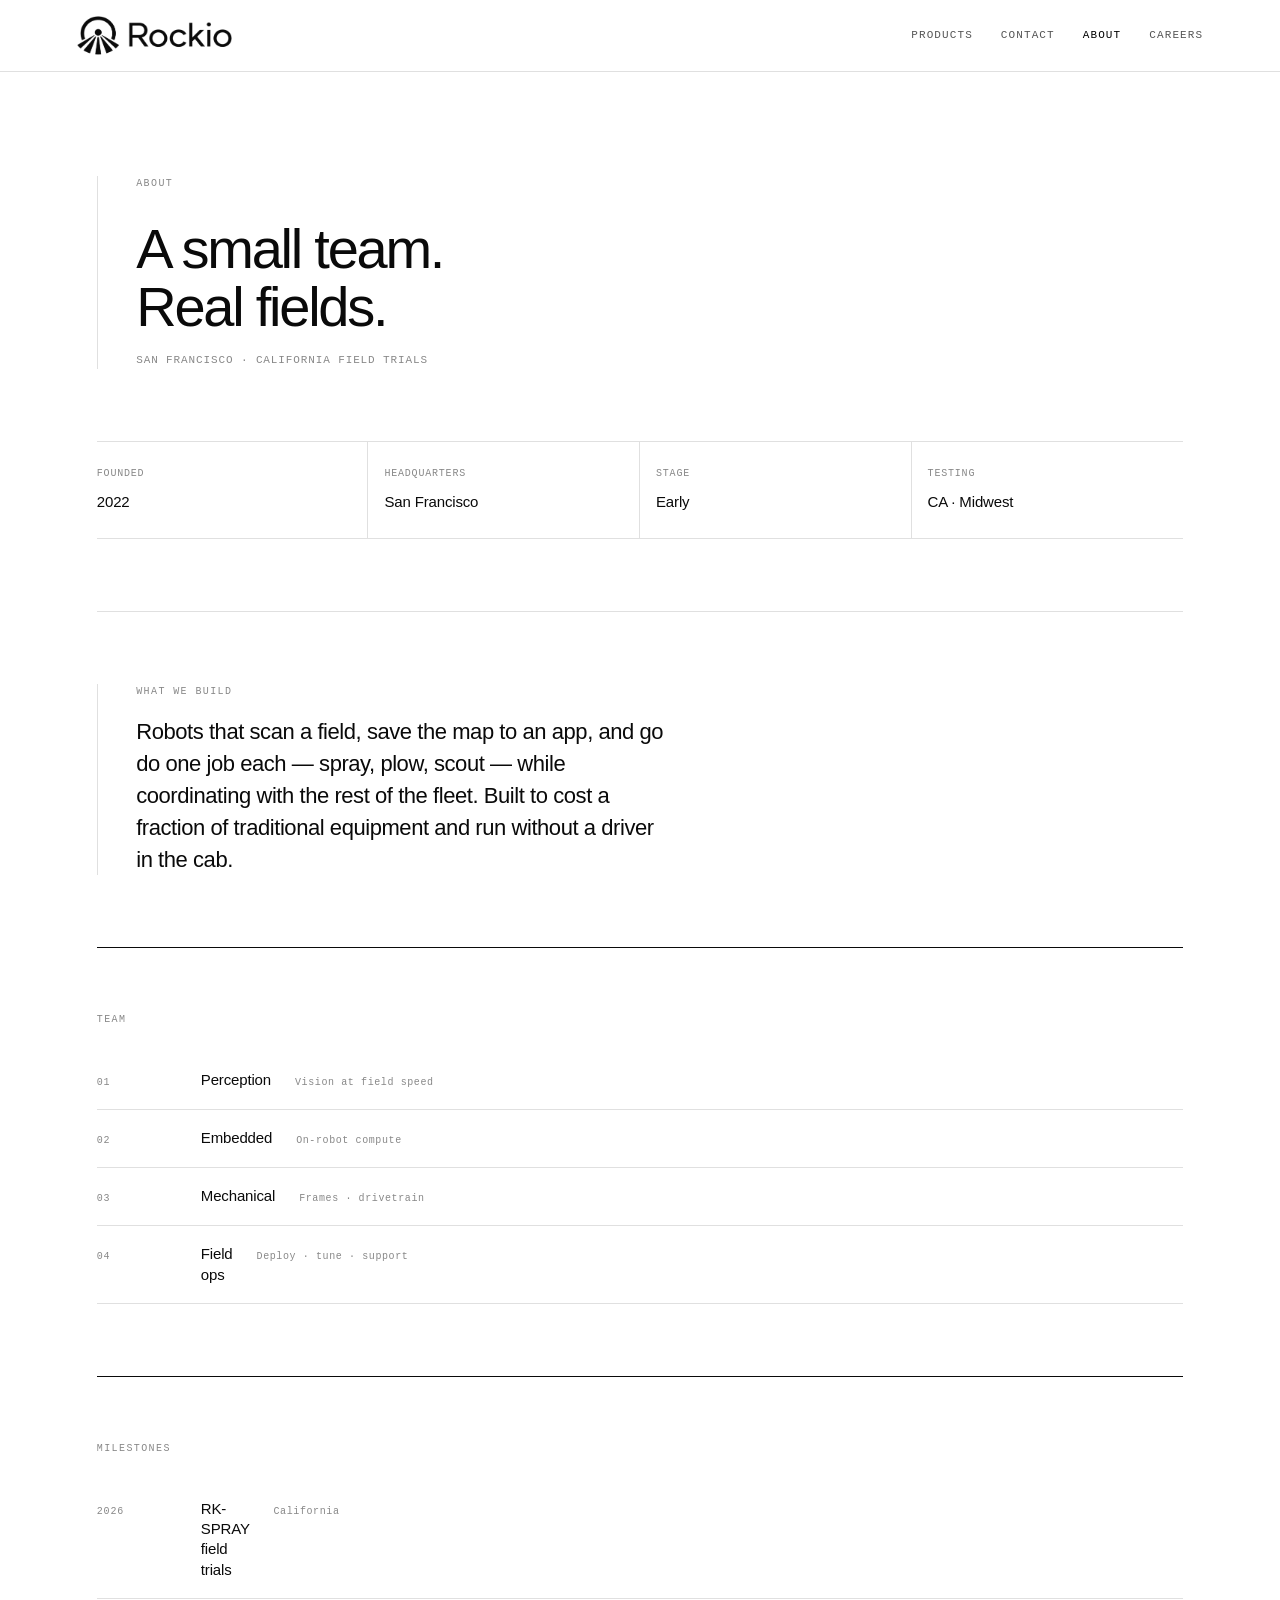
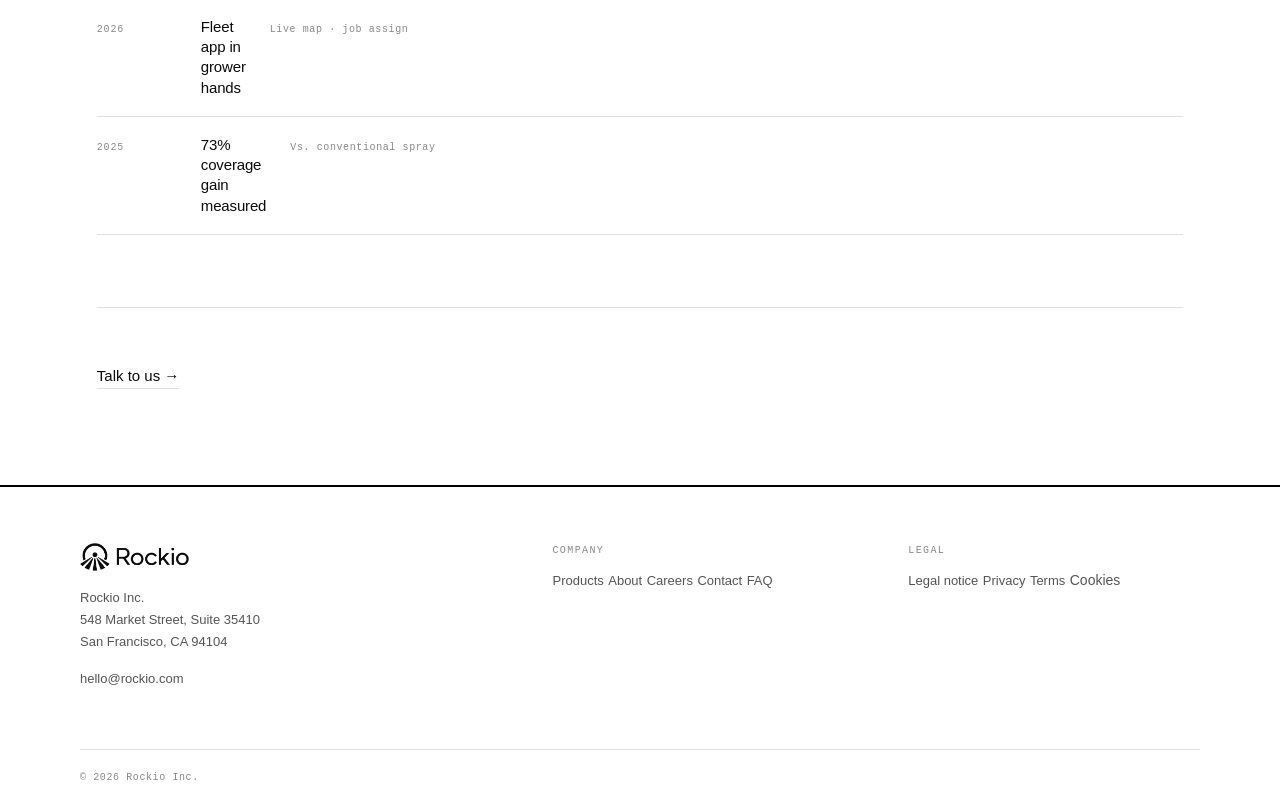
==== commit 86751728: "Complete site rework with fleet narrative across all pages. Rebuild homepage, products, RK-SPRAY, FA" ====
--- a/about.html
+++ b/about.html
@@ -4,7 +4,7 @@
   <meta charset="UTF-8">
   <meta name="viewport" content="width=device-width, initial-scale=1.0, viewport-fit=cover">
   <title>About — Rockio</title>
-  <meta name="description" content="Rockio — agricultural robotics company based in San Francisco.">
+  <meta name="description" content="Rockio — a small team building autonomous farm robots in San Francisco.">
   <link rel="stylesheet" href="styles.css">
   <link rel="stylesheet" href="authority.css">
 </head>
@@ -43,8 +43,8 @@
       <section class="page-intro">
         <header class="farm-cycle-header page-intro-header">
           <p class="farm-cycle-label">About</p>
-          <h1 class="farm-cycle-title">Rockio.</h1>
-          <p class="farm-cycle-lead">Agricultural robotics · San Francisco</p>
+          <h1 class="farm-cycle-title">A small team. Real fields.</h1>
+          <p class="farm-cycle-lead">San Francisco · California field trials</p>
         </header>
         <div class="page-facts" aria-label="Company facts">
           <div class="page-fact">
@@ -56,11 +56,11 @@
             <p class="page-fact-value">San Francisco</p>
           </div>
           <div class="page-fact">
-            <p class="page-fact-label">Focus</p>
-            <p class="page-fact-value">Field robots</p>
+            <p class="page-fact-label">Stage</p>
+            <p class="page-fact-value">Early</p>
           </div>
           <div class="page-fact">
-            <p class="page-fact-label">Trials</p>
+            <p class="page-fact-label">Testing</p>
             <p class="page-fact-value">CA · Midwest</p>
           </div>
         </div>
@@ -68,8 +68,8 @@
 
       <section class="page-doctrine">
         <div class="page-doctrine-inner">
-          <p class="page-doctrine-label">Mission</p>
-          <p class="page-doctrine-text">Autonomous machines for every field operation — from soil prep through harvest.</p>
+          <p class="page-doctrine-label">What we build</p>
+          <p class="page-doctrine-text">Robots that scan a field, save the map to an app, and go do one job each — spray, plow, scout — while coordinating with the rest of the fleet. Built to cost a fraction of traditional equipment and run without a driver in the cab.</p>
         </div>
       </section>
 
@@ -80,28 +80,28 @@
             <span class="page-row-link">
               <span class="farm-cycle-step-num">01</span>
               <span class="farm-cycle-step-name">Perception</span>
-              <span class="farm-cycle-step-meta">Computer vision</span>
+              <span class="farm-cycle-step-meta">Vision at field speed</span>
             </span>
           </li>
           <li>
             <span class="page-row-link">
               <span class="farm-cycle-step-num">02</span>
               <span class="farm-cycle-step-name">Embedded</span>
-              <span class="farm-cycle-step-meta">Hardware · firmware</span>
+              <span class="farm-cycle-step-meta">On-robot compute</span>
             </span>
           </li>
           <li>
             <span class="page-row-link">
               <span class="farm-cycle-step-num">03</span>
-              <span class="farm-cycle-step-name">Fluidics</span>
-              <span class="farm-cycle-step-meta">Spray systems</span>
+              <span class="farm-cycle-step-name">Mechanical</span>
+              <span class="farm-cycle-step-meta">Frames · drivetrain</span>
             </span>
           </li>
           <li>
             <span class="page-row-link">
               <span class="farm-cycle-step-num">04</span>
               <span class="farm-cycle-step-name">Field ops</span>
-              <span class="farm-cycle-step-meta">Deploy · tune</span>
+              <span class="farm-cycle-step-meta">Deploy · tune · support</span>
             </span>
           </li>
         </ol>
@@ -120,22 +120,22 @@
           <li>
             <span class="page-row-link">
               <span class="farm-cycle-step-num">2026</span>
-              <span class="farm-cycle-step-name">Safety MCU validated</span>
-              <span class="farm-cycle-step-meta">Valve interlocks</span>
+              <span class="farm-cycle-step-name">Fleet app in grower hands</span>
+              <span class="farm-cycle-step-meta">Live map · job assign</span>
             </span>
           </li>
           <li>
             <span class="page-row-link">
               <span class="farm-cycle-step-num">2025</span>
-              <span class="farm-cycle-step-name">Perception at field speed</span>
-              <span class="farm-cycle-step-meta">6 km/h</span>
+              <span class="farm-cycle-step-name">73% coverage gain measured</span>
+              <span class="farm-cycle-step-meta">Vs. conventional spray</span>
             </span>
           </li>
         </ol>
       </section>
 
       <section class="page-foot">
-        <a href="contact.html" class="page-foot-link">Contact →</a>
+        <a href="contact.html" class="page-foot-link">Talk to us →</a>
       </section>
 
     </div>
--- a/styles.css
+++ b/styles.css
@@ -491,6 +491,10 @@
   display: block;
 }
 
+.hero-title-stack .hero-title-line + .hero-title-line {
+  margin-top: 0.38em;
+}
+
 .hero-title-stack .hero-title-line:first-child {
   margin-top: 0;
 }
@@ -557,8 +561,8 @@
     letter-spacing: -0.038em;
   }
 
-  .hero-title-stack .hero-title-line {
-    margin-top: 0.1em;
+  .hero-title-stack .hero-title-line + .hero-title-line {
+    margin-top: 0.44em;
   }
 
   .hero-title-stack .hero-title-line:first-child {
@@ -3658,32 +3662,33 @@
 
   .hero-inner {
     grid-template-columns: 1fr;
-    gap: 36px;
-    justify-items: center;
-    text-align: center;
+    gap: 32px;
+    justify-items: stretch;
+    text-align: left;
   }
 
   .hero-content {
-    max-width: 24rem;
-    text-align: center;
+    max-width: none;
+    width: 100%;
+    text-align: left;
     order: 2;
-  }
-
-  .hero-app-wrap {
+    padding-left: clamp(20px, 5vw, 28px);
+    border-left: 1px solid var(--gray-200);
+  }
+
+  .hero-video-wrap {
     order: 1;
     width: 100%;
-    display: flex;
-    justify-content: center;
   }
 
   .hero-actions {
-    justify-content: center;
-    margin-top: 32px;
+    justify-content: flex-start;
+    margin-top: 28px;
     gap: 12px;
   }
 
   .hero-video {
-    order: -1;
+    order: unset;
     aspect-ratio: 16 / 9;
     max-height: min(52svh, 420px);
     width: calc(100% + var(--side-pad) * 2);
@@ -3694,13 +3699,9 @@
   }
 
   .hero-visual {
-    width: auto;
+    width: 100%;
     margin-left: 0;
     margin-right: 0;
-  }
-
-  .hero-app-wrap {
-    margin-bottom: 8px;
   }
 
   .home-flagship-inner,
--- a/authority.css
+++ b/authority.css
@@ -164,13 +164,14 @@
   }
 }
 
-.hero-title-line {
-  display: block;
-  margin-top: 0.36em;
-}
-
-.hero-title-stack .hero-title-line:first-child {
-  margin-top: 0;
+.hero-title-stack .hero-title-line + .hero-title-line {
+  margin-top: 0.38em;
+}
+
+@media (min-width: 901px) {
+  .hero-title-stack .hero-title-line + .hero-title-line {
+    margin-top: 0.48em;
+  }
 }
 
 .hero-title-line:first-child {
@@ -207,6 +208,95 @@
   min-width: 0;
 }
 
+/* ── App showcase (fleet phone) ── */
+
+.app-showcase {
+  padding: clamp(64px, 9vw, 112px) 0;
+  border-top: 1px solid var(--gray-200);
+  background: #fff;
+}
+
+.app-showcase-inner {
+  width: 100%;
+  max-width: calc(var(--max-width) + 200px);
+  margin: 0 auto;
+  padding: 0 var(--side-pad);
+  display: grid;
+  grid-template-columns: minmax(260px, 1fr) minmax(280px, 1.05fr);
+  gap: clamp(48px, 7vw, 96px);
+  align-items: center;
+}
+
+.app-showcase-copy {
+  padding-left: clamp(20px, 3vw, 44px);
+  border-left: 1px solid var(--gray-200);
+}
+
+.app-showcase-title {
+  font-family: var(--font-sans);
+  font-size: clamp(2rem, 3.4vw, 3.25rem);
+  font-weight: 400;
+  letter-spacing: -0.034em;
+  line-height: 1.08;
+  color: #000;
+  text-wrap: balance;
+}
+
+.app-showcase-lead {
+  margin-top: clamp(16px, 2.5vw, 24px);
+  font-size: clamp(1rem, 1.6vw, 1.125rem);
+  line-height: 1.55;
+  color: var(--gray-600);
+  letter-spacing: -0.01em;
+  max-width: 22rem;
+}
+
+.app-showcase-device {
+  display: flex;
+  justify-content: center;
+  align-items: center;
+  width: 100%;
+}
+
+@media (max-width: 900px) {
+  .hero-title {
+    font-size: clamp(2.125rem, 8.2vw, 2.875rem);
+    line-height: 1.1;
+    letter-spacing: -0.032em;
+  }
+
+  .hero-title-stack .hero-title-line + .hero-title-line {
+    margin-top: 0.42em;
+  }
+
+  .hero-actions {
+    margin-top: 32px;
+  }
+
+  .app-showcase {
+    padding: var(--section-pad-mobile) 0;
+  }
+
+  .app-showcase-inner {
+    grid-template-columns: 1fr;
+    gap: 40px;
+  }
+
+  .app-showcase-device {
+    order: 1;
+  }
+
+  .app-showcase-copy {
+    order: 2;
+    padding-left: clamp(20px, 5vw, 28px);
+    max-width: none;
+  }
+
+  .app-showcase-lead {
+    max-width: none;
+  }
+}
+
 /* ── Farm cycle — procedure manual ── */
 
 .farm-cycle {
@@ -275,6 +365,22 @@
   border-bottom: 1px solid var(--gray-200);
 }
 
+.farm-cycle-phase-panel {
+  border: 0;
+}
+
+.farm-cycle-phase-panel > .farm-cycle-steps {
+  padding-top: 2px;
+}
+
+.farm-cycle-phase-name {
+  display: block;
+}
+
+.farm-cycle-phase-meta {
+  display: none;
+}
+
 .farm-cycle-steps {
   list-style: none;
 }
@@ -331,6 +437,120 @@
   }
 }
 
+@media (max-width: 900px) {
+  .farm-cycle--home {
+    padding: clamp(44px, 11vw, 56px) var(--side-pad);
+  }
+
+  .farm-cycle--home .farm-cycle-header {
+    margin-bottom: 24px;
+  }
+
+  .farm-cycle--home .farm-cycle-label {
+    margin-bottom: 10px;
+  }
+
+  .farm-cycle--home .farm-cycle-title {
+    font-size: clamp(1.75rem, 7vw, 2.25rem);
+    margin-bottom: 8px;
+  }
+
+  .farm-cycle--home .farm-cycle-phase + .farm-cycle-phase {
+    margin-top: 0;
+  }
+
+  .farm-cycle--home .farm-cycle-phase-panel {
+    border-bottom: 1px solid var(--gray-200);
+  }
+
+  .farm-cycle--home .farm-cycle-phase-panel summary.farm-cycle-phase-label {
+    list-style: none;
+    display: flex;
+    align-items: center;
+    justify-content: space-between;
+    gap: 12px;
+    cursor: pointer;
+    padding: 13px 0;
+    margin: 0;
+    border-bottom: none;
+    -webkit-tap-highlight-color: transparent;
+  }
+
+  .farm-cycle--home .farm-cycle-phase-panel summary.farm-cycle-phase-label::-webkit-details-marker {
+    display: none;
+  }
+
+  .farm-cycle--home .farm-cycle-phase-panel[open] summary.farm-cycle-phase-label {
+    padding-bottom: 10px;
+    border-bottom: 1px solid var(--gray-200);
+  }
+
+  .farm-cycle--home .farm-cycle-phase-meta {
+    display: inline;
+    font-family: var(--font-mono);
+    font-size: 0.5625rem;
+    letter-spacing: 0.06em;
+    color: var(--gray-400);
+  }
+
+  .farm-cycle--home .farm-cycle-phase-toggle {
+    display: inline-flex;
+    align-items: center;
+    gap: 10px;
+    flex-shrink: 0;
+  }
+
+  .farm-cycle--home .farm-cycle-phase-toggle::after {
+    content: "+";
+    font-family: var(--font-mono);
+    font-size: 0.6875rem;
+    color: var(--gray-400);
+  }
+
+  .farm-cycle--home .farm-cycle-phase-panel[open] .farm-cycle-phase-toggle::after {
+    content: "−";
+  }
+
+  .farm-cycle--home .farm-cycle-steps {
+    display: grid;
+    grid-template-columns: 1fr 1fr;
+    column-gap: 16px;
+    padding-bottom: 6px;
+  }
+
+  .farm-cycle--home .farm-cycle-steps li {
+    grid-template-columns: 1fr;
+    gap: 0;
+    padding: 6px 0;
+    border-bottom: none;
+    align-items: start;
+  }
+
+  .farm-cycle--home .farm-cycle-step-num {
+    display: none;
+  }
+
+  .farm-cycle--home .farm-cycle-step-name {
+    font-size: 0.8125rem;
+    line-height: 1.32;
+  }
+}
+
+@media (min-width: 901px) {
+  .farm-cycle--home .farm-cycle-phase-panel summary.farm-cycle-phase-label {
+    pointer-events: none;
+    cursor: default;
+  }
+
+  .farm-cycle--home .farm-cycle-phase-toggle::after {
+    display: none;
+  }
+
+  .farm-cycle--home .farm-cycle-phase-meta {
+    display: none;
+  }
+}
+
 /* ── Home contact ── */
 
 .home-contact {
@@ -369,6 +589,14 @@
   line-height: 1.1;
   margin-bottom: 0;
   color: var(--ink);
+}
+
+.home-contact-note {
+  margin-top: 14px;
+  font-size: 0.9375rem;
+  line-height: 1.55;
+  color: var(--gray-600);
+  max-width: 22rem;
 }
 
 .home-contact-lead {
@@ -598,6 +826,9 @@
 .page-foot {
   border-top: 1px solid var(--gray-200);
   padding: clamp(40px, 7vw, 56px) 0 clamp(64px, 10vw, 96px);
+  display: flex;
+  flex-wrap: wrap;
+  gap: 20px 32px;
 }
 
 .page-foot-link {
@@ -1460,10 +1691,46 @@
   padding: 0 var(--side-pad) var(--section-pad);
 }
 
-.faq-item summary {
-  font-family: var(--font-mono);
-  font-size: 0.8125rem;
-  letter-spacing: 0.02em;
+.faq-list--page {
+  max-width: none;
+  margin: 0;
+  padding: 0 0 clamp(40px, 7vw, 56px);
+  border-top: 1px solid var(--gray-200);
+}
+
+.faq-list--page .faq-item {
+  border-bottom: 1px solid var(--gray-200);
+  padding: clamp(18px, 3vw, 24px) 0;
+}
+
+.faq-list--page .faq-item summary {
+  cursor: pointer;
+  font-family: var(--font-sans);
+  font-size: 0.9375rem;
+  font-weight: 500;
+  letter-spacing: -0.01em;
+  list-style: none;
+}
+
+.faq-list--page .faq-item summary::-webkit-details-marker {
+  display: none;
+}
+
+.faq-list--page .faq-item p {
+  margin-top: 12px;
+  font-size: 0.9375rem;
+  line-height: 1.6;
+  color: var(--gray-600);
+  max-width: 40rem;
+}
+
+.home-contact--embedded {
+  border-top: 1px solid var(--gray-200);
+  padding-top: clamp(64px, 10vw, 96px);
+}
+
+.home-contact--embedded .home-contact-inner {
+  max-width: calc(var(--max-width) + 120px);
 }
 
 /* ── Legal polish ── */
@@ -1501,12 +1768,14 @@
 
 @media (max-width: 768px) {
   .hero-content {
-    text-align: center;
-    margin: 0 auto;
+    text-align: left;
+    margin: 0;
+    padding-left: clamp(20px, 5vw, 28px);
+    border-left: 1px solid var(--gray-200);
   }
 
   .hero-actions {
-    justify-content: center;
+    justify-content: flex-start;
   }
 
   .product-lead-copy {
